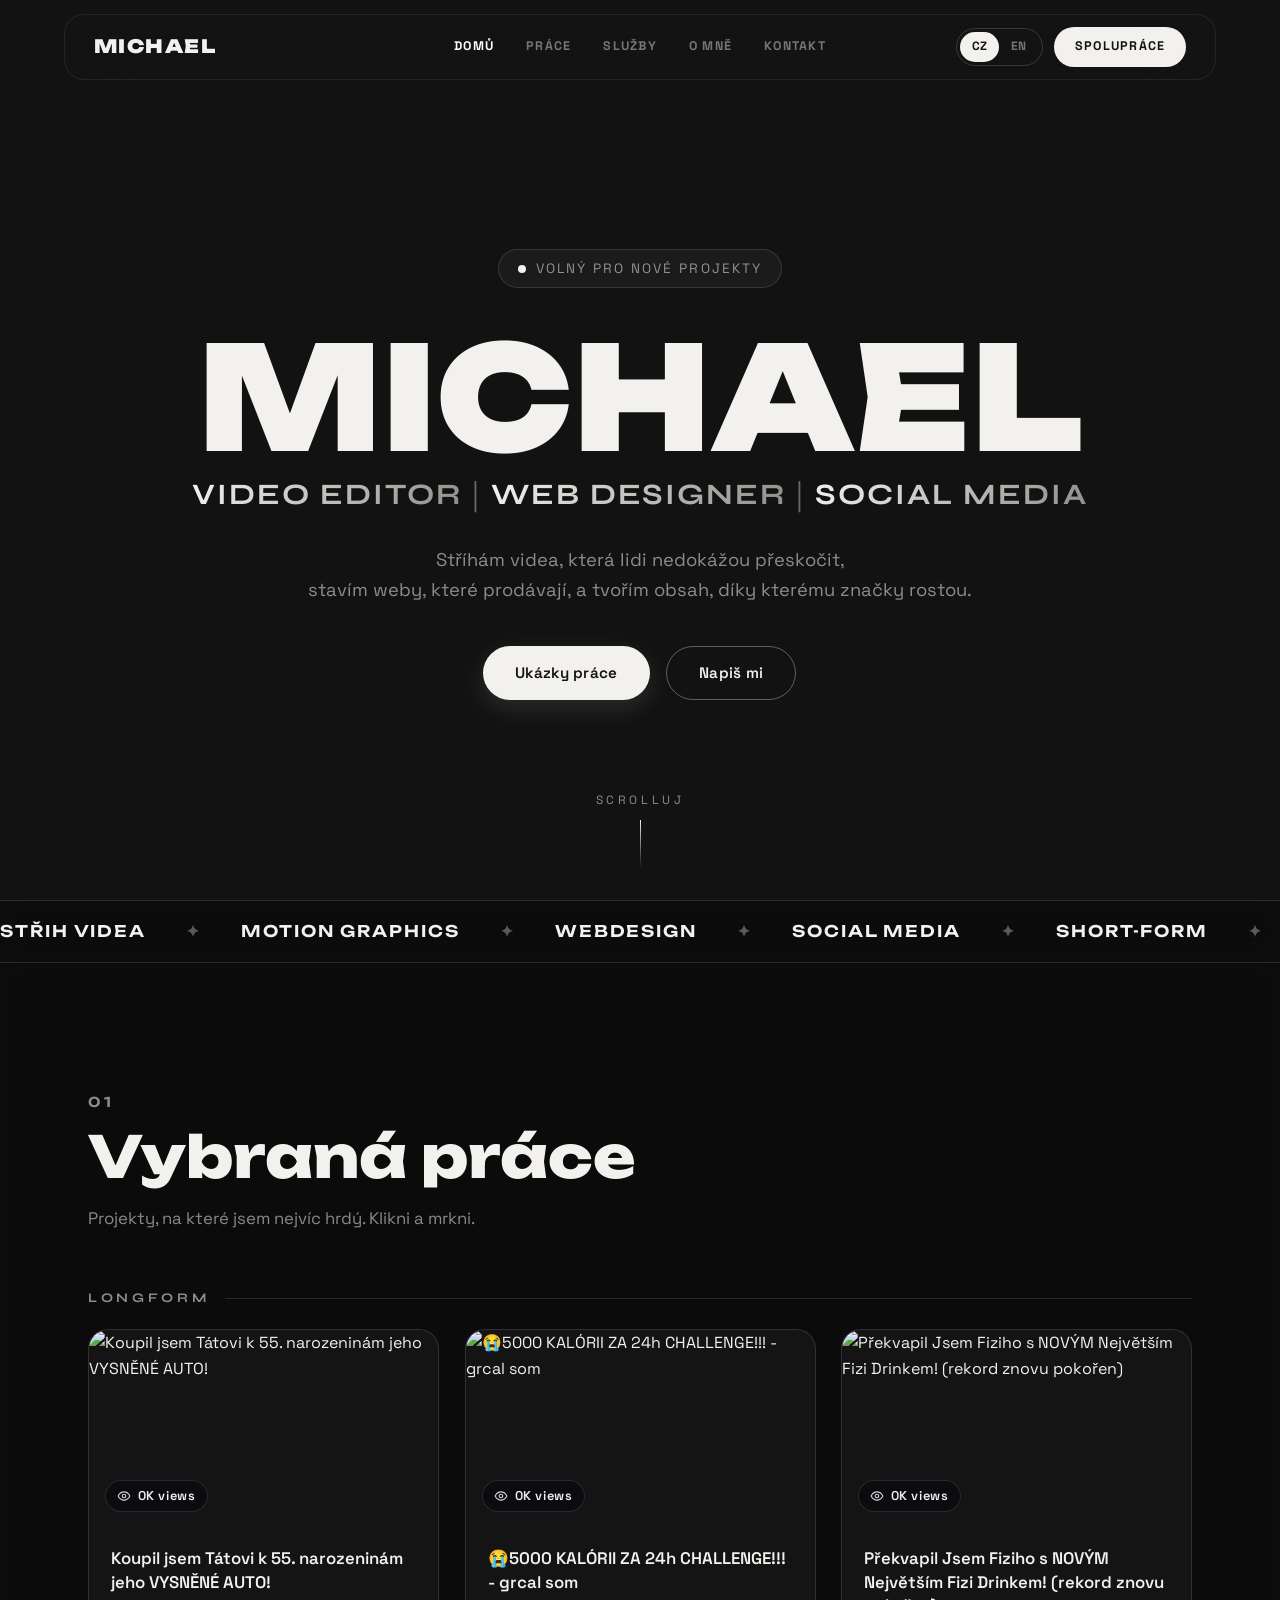
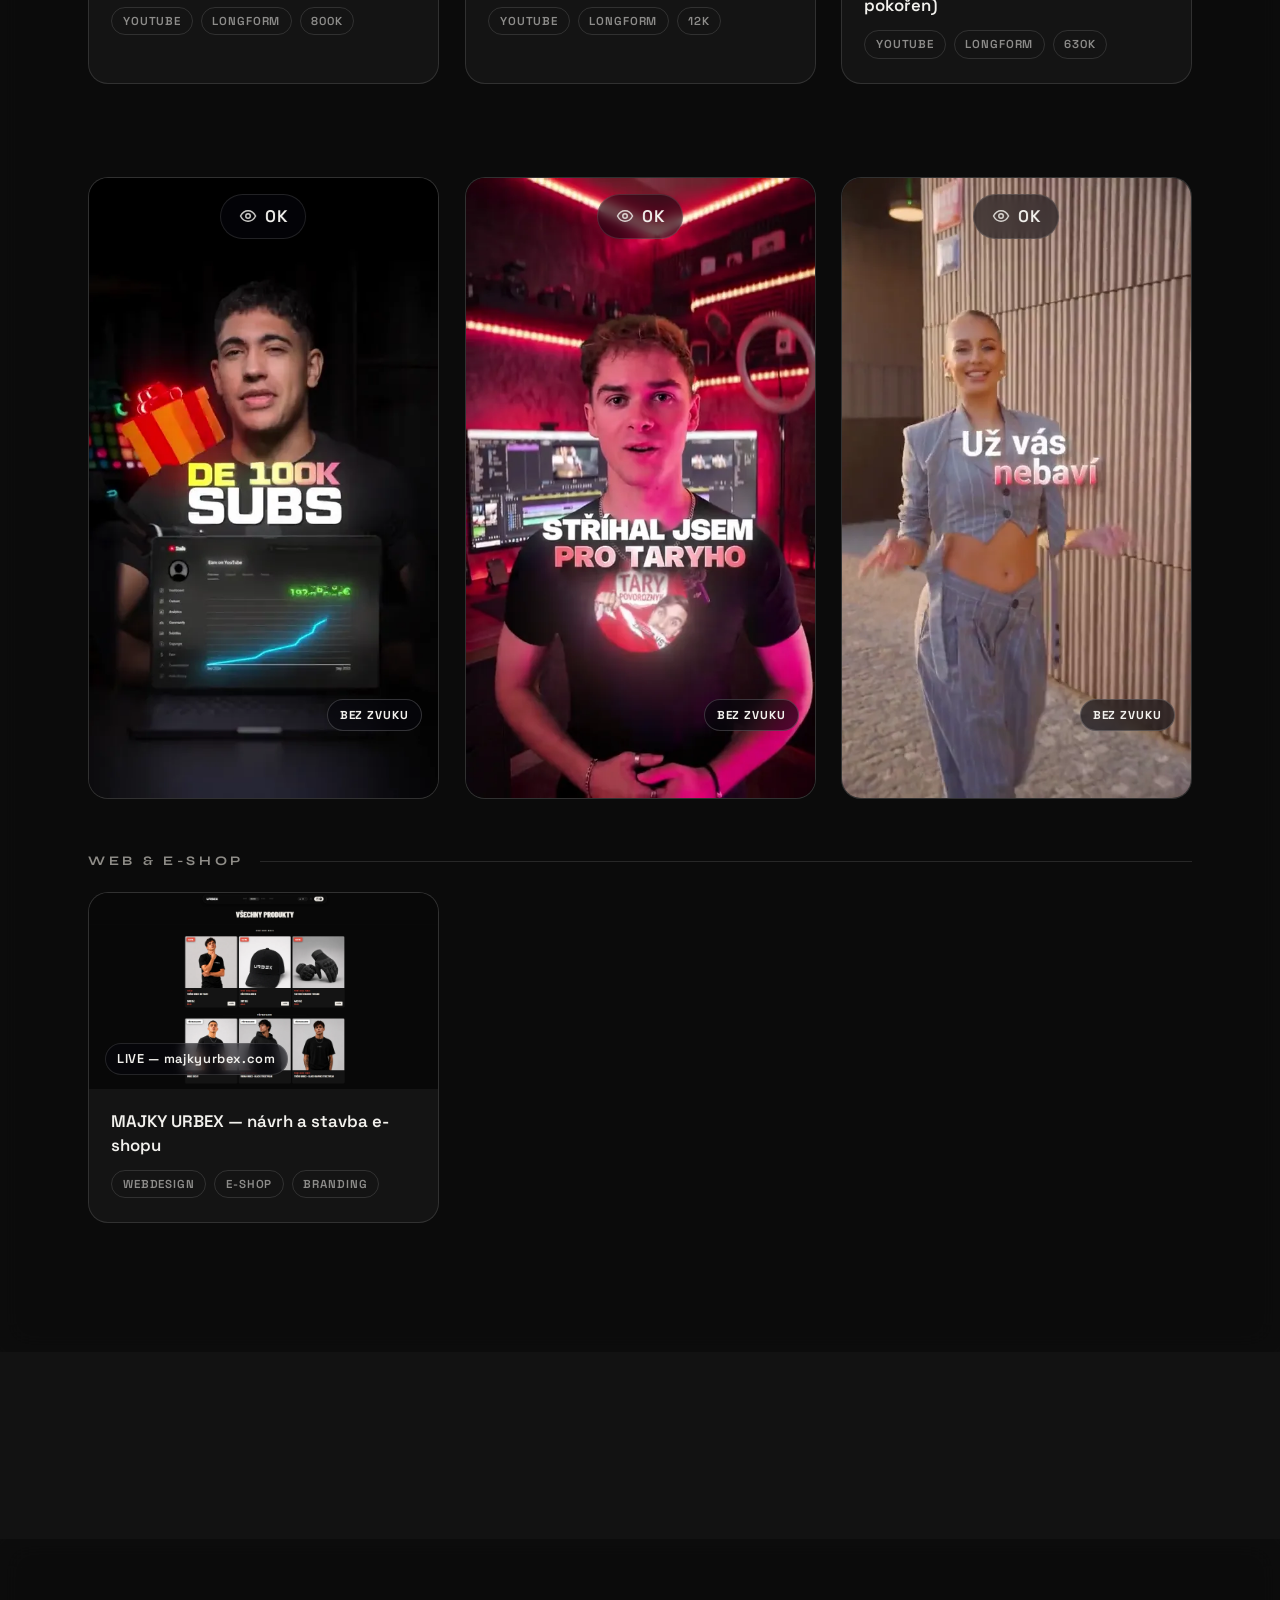
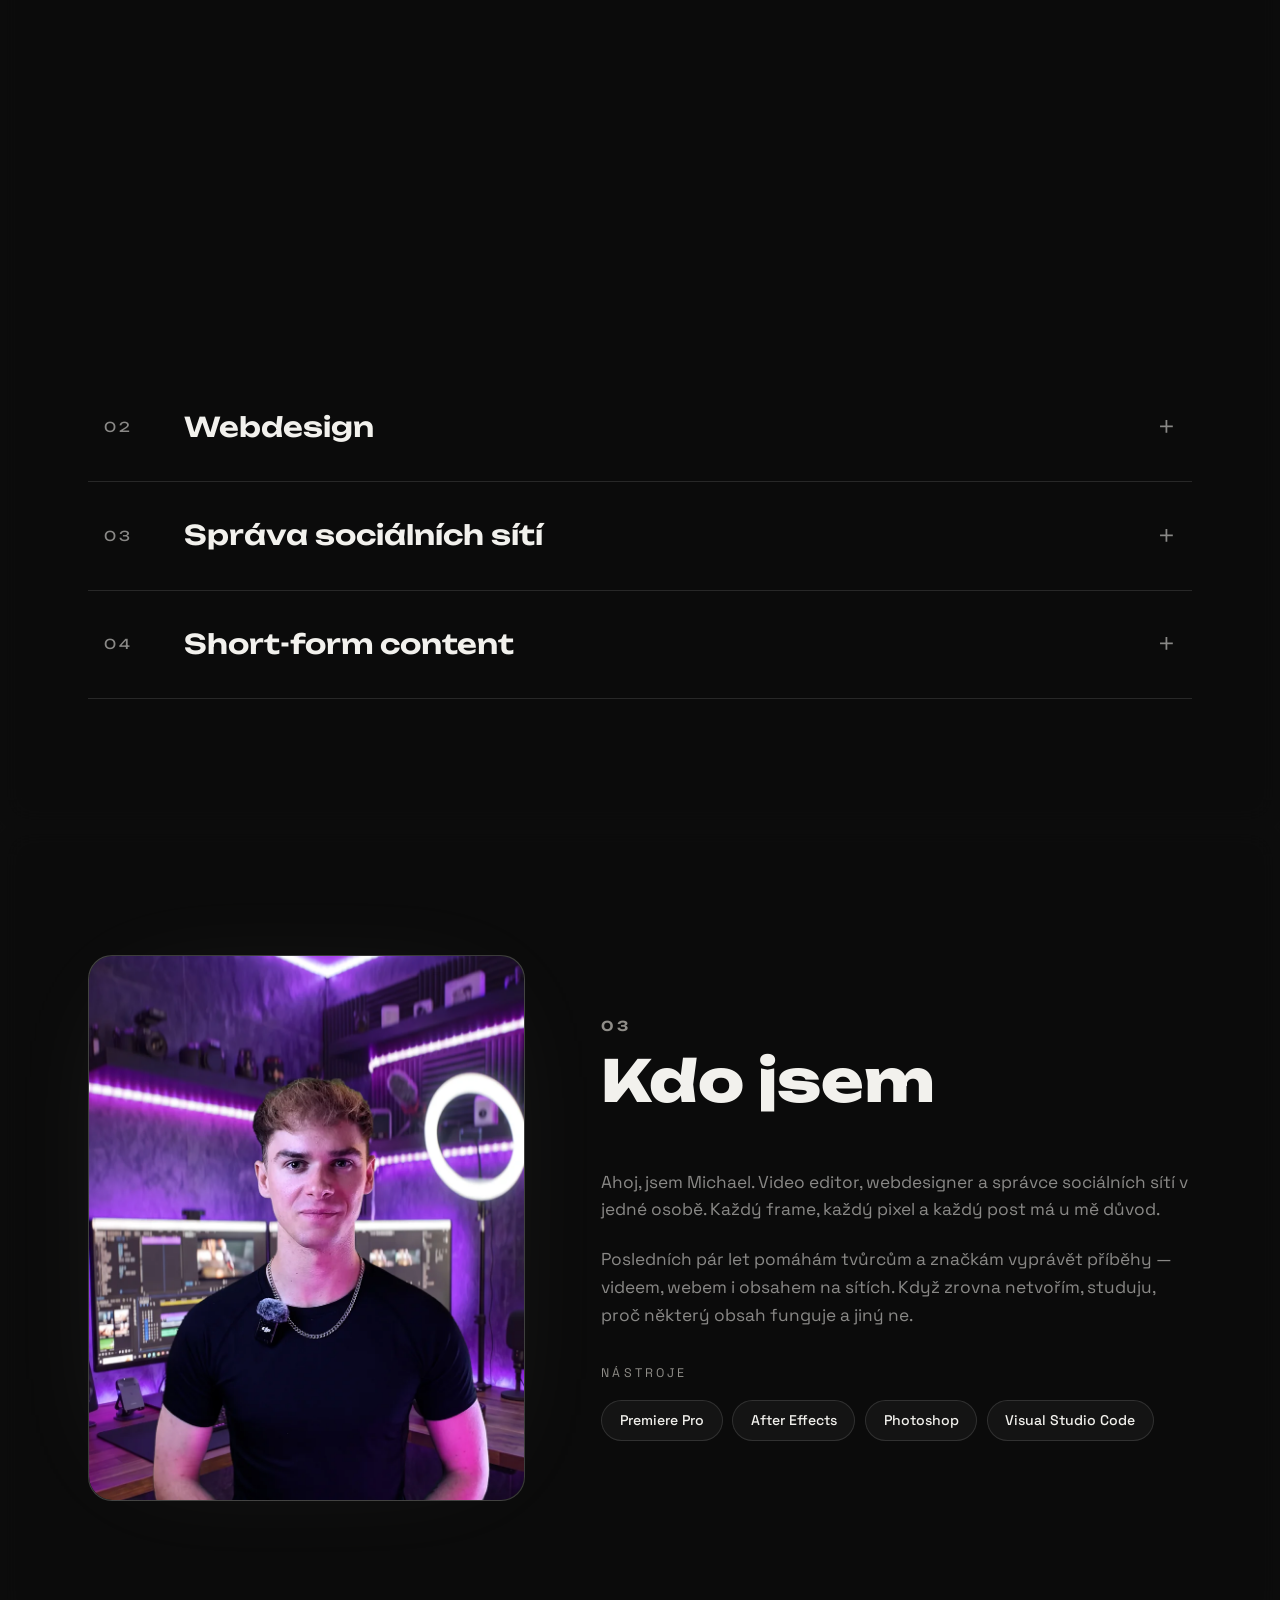
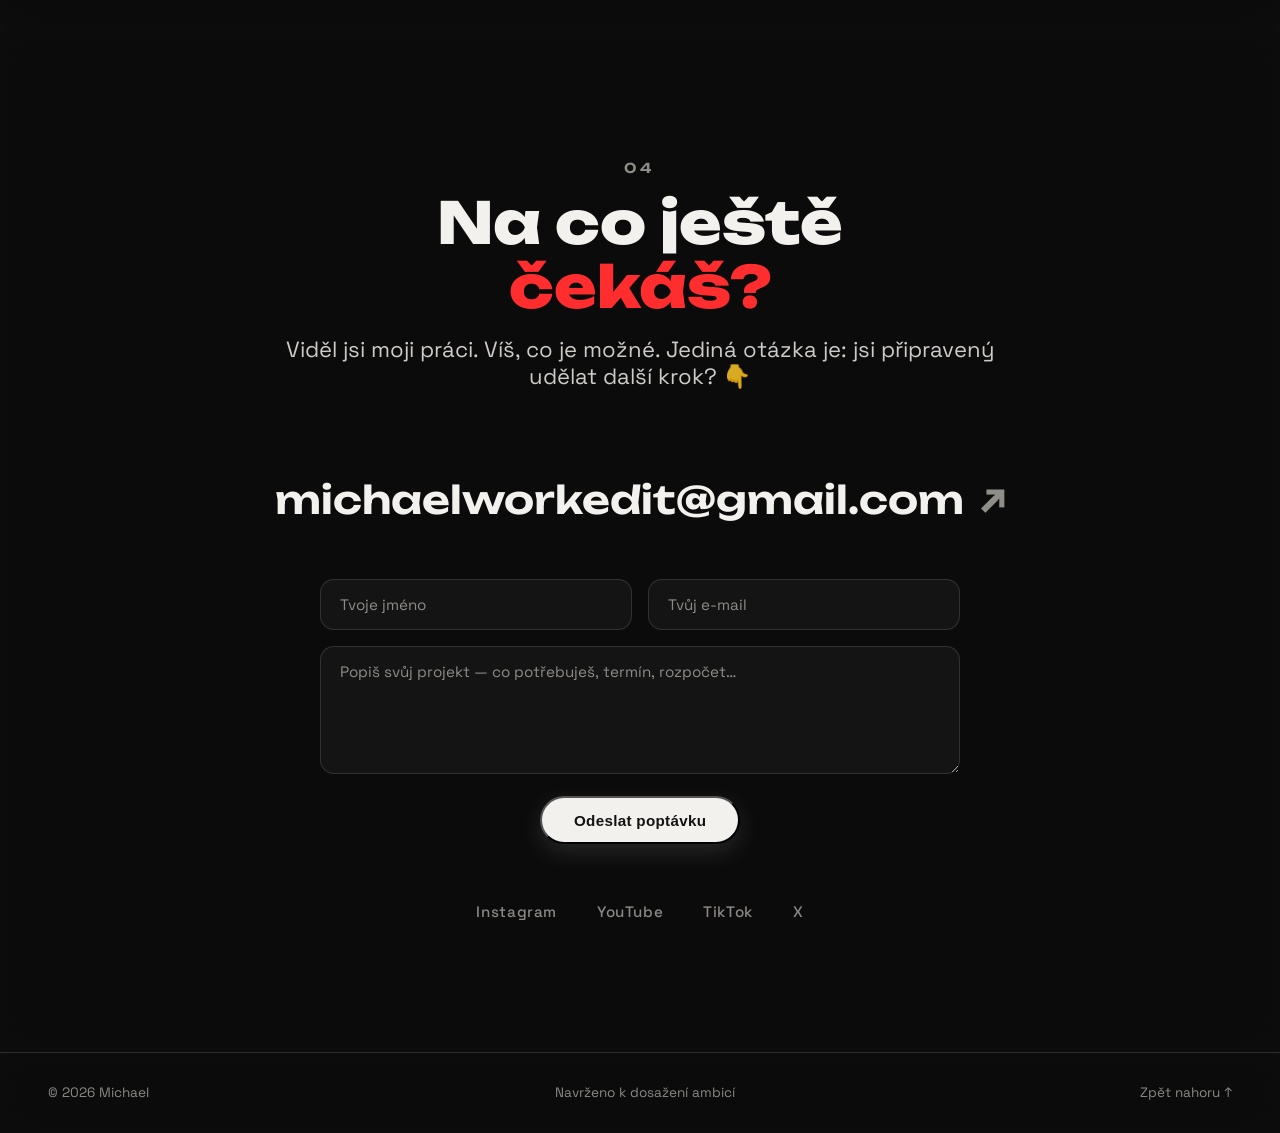
==== index.html @ 06fbfd9c "Add smooth scroll and slow marquee" ====
<!DOCTYPE html>
<html lang="cs">
<head>
  <meta charset="UTF-8">
  <meta name="viewport" content="width=device-width, initial-scale=1.0">
  <title>MICHAEL — Video editor, webdesigner & social media</title>
  <meta name="description" content="Michael — video editor, webdesigner a správce sociálních sítí. Videa, weby a obsah, který lidi fakt zajímá.">
  <link rel="preconnect" href="https://fonts.googleapis.com">
  <link rel="preconnect" href="https://fonts.gstatic.com" crossorigin>
  <link href="https://fonts.googleapis.com/css2?family=Unbounded:wght@400;600;800;900&family=Space+Grotesk:wght@300;400;500;600;700&family=Syne:wght@600;700;800&display=swap" rel="stylesheet">
  <link rel="stylesheet" href="style.css">
  <link rel="icon" href="data:image/svg+xml,<svg xmlns='http://www.w3.org/2000/svg' viewBox='0 0 100 100'><text y='.9em' font-size='90'>⚡</text></svg>">
</head>
<body>

  <!-- ===== PRELOADER ===== -->
  <div class="preloader" id="preloader">
    <div class="preloader-inner">
      <img src="assets/logo-white.png" alt="Michael" class="preloader-logo-img">
      <span class="preloader-count" id="preloaderCount">0%</span>
    </div>
  </div>

  <!-- ===== CUSTOM CURSOR ===== -->
  <div class="cursor-dot" id="cursorDot"></div>
  <div class="cursor-ring" id="cursorRing"></div>

  <!-- ===== BACKGROUND FX ===== -->
  <div class="bg-fx" aria-hidden="true">
    <video class="bg-video" autoplay muted loop playsinline preload="auto">
      <source src="assets/bg-video.mp4" type="video/mp4">
    </video>
    <div class="bg-video-overlay"></div>
  </div>

  <!-- ===== NAV ===== -->
  <header class="nav" id="nav">
    <a href="#top" class="nav-logo">MICHAEL</a>
    <nav class="nav-links" id="navLinks">
      <a href="#top" class="active" data-section="top" data-cs="Domů" data-en="Home">Domů</a>
      <a href="#work" data-section="work" data-cs="Práce" data-en="Work">Práce</a>
      <a href="#services" data-section="services" data-cs="Služby" data-en="Services">Služby</a>
      <a href="#about" data-section="about" data-cs="O mně" data-en="About">O mně</a>
      <a href="#contact" data-section="contact" data-cs="Kontakt" data-en="Contact">Kontakt</a>
    </nav>
    <div class="nav-right">
      <div class="lang-switch" id="langSwitch" role="group" aria-label="Language">
        <button data-lang="cs" class="active">CZ</button>
        <button data-lang="en">EN</button>
      </div>
      <a href="#contact" class="nav-cta magnetic" data-cs="Spolupráce" data-en="Let's talk">Spolupráce</a>
      <button class="nav-burger" id="navBurger" aria-label="Menu">
        <span></span><span></span>
      </button>
    </div>
  </header>

  <!-- ===== MOBILE MENU ===== -->
  <div class="mobile-menu" id="mobileMenu">
    <a href="#work" data-cs="Práce" data-en="Work">Práce</a>
    <a href="#services" data-cs="Služby" data-en="Services">Služby</a>
    <a href="#about" data-cs="O mně" data-en="About">O mně</a>
    <a href="#contact" data-cs="Kontakt" data-en="Contact">Kontakt</a>
  </div>

  <main id="top">

    <!-- ===== HERO ===== -->
    <section class="hero">
      <p class="hero-eyebrow reveal">
        <span class="pulse-dot"></span>
        <span data-cs="Volný pro nové projekty" data-en="Available for new projects">Volný pro nové projekty</span>
      </p>
      <h1 class="hero-title">
        <span class="hero-line"><span class="hero-word">MICHAEL</span></span>
        <span class="hero-line hero-sub-line">
          <span class="hero-role" data-cs="VIDEO EDITOR" data-en="VIDEO EDITOR">VIDEO EDITOR</span>
          <span class="hero-amp">|</span>
          <span class="hero-role" data-cs="WEB DESIGNER" data-en="WEB DESIGNER">WEB DESIGNER</span>
          <span class="hero-amp">|</span>
          <span class="hero-role gradient-text" data-cs="SOCIAL MEDIA" data-en="SOCIAL MEDIA">SOCIAL MEDIA</span>
        </span>
      </h1>
      <p class="hero-desc reveal" data-cs-html="Stříhám videa, která lidi nedokážou přeskočit,&lt;br&gt;stavím weby, které prodávají, a tvořím obsah, díky kterému značky rostou."
         data-en-html="I cut videos people can't skip, build websites that sell,&lt;br&gt;and create content that makes brands grow.">
        Stříhám videa, která lidi nedokážou přeskočit,<br>stavím weby, které prodávají, a tvořím obsah, díky kterému značky rostou.
      </p>
      <div class="hero-cta reveal">
        <a href="#work" class="btn btn-primary magnetic" data-cs="Ukázky práce" data-en="See my work">Ukázky práce</a>
        <a href="#contact" class="btn btn-ghost magnetic" data-cs="Napiš mi" data-en="Get in touch">Napiš mi</a>
      </div>
      <div class="hero-scroll" aria-hidden="true">
        <span data-cs="scrolluj" data-en="scroll">scrolluj</span>
        <div class="scroll-line"></div>
      </div>
    </section>

    <!-- ===== MARQUEE ===== -->
    <div class="marquee" aria-hidden="true">
      <div class="marquee-track">
        <span>STŘIH VIDEA</span><i>✦</i><span>MOTION GRAPHICS</span><i>✦</i><span>WEBDESIGN</span><i>✦</i><span>SOCIAL MEDIA</span><i>✦</i><span>SHORT-FORM</span><i>✦</i><span>COLOR GRADING</span><i>✦</i>
        <span>STŘIH VIDEA</span><i>✦</i><span>MOTION GRAPHICS</span><i>✦</i><span>WEBDESIGN</span><i>✦</i><span>SOCIAL MEDIA</span><i>✦</i><span>SHORT-FORM</span><i>✦</i><span>COLOR GRADING</span><i>✦</i>
      </div>
    </div>

    <!-- ===== WORK ===== -->
    <section class="section" id="work">
      <div class="section-head reveal">
        <span class="section-num">01</span>
        <h2 data-cs="Vybraná práce" data-en="Selected work">Vybraná práce</h2>
        <p data-cs="Projekty, na které jsem nejvíc hrdý. Klikni a mrkni." data-en="Projects I'm most proud of. Click and watch.">Projekty, na které jsem nejvíc hrdý. Klikni a mrkni.</p>
      </div>
      <div class="work-group">
        <h3 class="work-group-label reveal" data-cs="Longform" data-en="Longform">Longform</h3>
        <div class="work-grid">
          <a class="work-card reveal tilt" href="https://www.youtube.com/watch?v=gSnJmQELvC0&t=630s" target="_blank" rel="noopener">
            <div class="work-thumb">
              <img class="thumb-img" src="https://img.youtube.com/vi/gSnJmQELvC0/maxresdefault.jpg" alt="Koupil jsem Tátovi k 55. narozeninám jeho VYSNĚNÉ AUTO!" loading="lazy" onerror="this.onerror=null;this.src='https://img.youtube.com/vi/gSnJmQELvC0/hqdefault.jpg';">
              <span class="play-badge">▶</span>
              <span class="work-views"><svg class="eye-icon" viewBox="0 0 24 24" fill="none" stroke="currentColor" stroke-width="2" stroke-linecap="round" stroke-linejoin="round" aria-hidden="true"><path d="M2 12s3.5-7 10-7 10 7 10 7-3.5 7-10 7-10-7-10-7Z"/><circle cx="12" cy="12" r="3"/></svg><span class="views-num" data-count="800" data-suffix="K views">800K views</span></span>
            </div>
            <div class="work-info">
              <h3 data-cs="Koupil jsem Tátovi k 55. narozeninám jeho VYSNĚNÉ AUTO!" data-en="Koupil jsem Tátovi k 55. narozeninám jeho VYSNĚNÉ AUTO!">Koupil jsem Tátovi k 55. narozeninám jeho VYSNĚNÉ AUTO!</h3>
              <div class="work-tags"><span>YouTube</span><span>Longform</span><span>800K</span></div>
            </div>
          </a>
          <a class="work-card reveal tilt" href="https://www.youtube.com/watch?v=py_iZtClQfI" target="_blank" rel="noopener">
            <div class="work-thumb">
              <img class="thumb-img" src="https://img.youtube.com/vi/py_iZtClQfI/maxresdefault.jpg" alt="😭5000 KALÓRII ZA 24h CHALLENGE!!! - grcal som" loading="lazy" onerror="this.onerror=null;this.src='https://img.youtube.com/vi/py_iZtClQfI/hqdefault.jpg';">
              <span class="play-badge">▶</span>
              <span class="work-views"><svg class="eye-icon" viewBox="0 0 24 24" fill="none" stroke="currentColor" stroke-width="2" stroke-linecap="round" stroke-linejoin="round" aria-hidden="true"><path d="M2 12s3.5-7 10-7 10 7 10 7-3.5 7-10 7-10-7-10-7Z"/><circle cx="12" cy="12" r="3"/></svg><span class="views-num" data-count="12" data-suffix="K views">12K views</span></span>
            </div>
            <div class="work-info">
              <h3 data-cs="😭5000 KALÓRII ZA 24h CHALLENGE!!! - grcal som" data-en="😭5000 KALÓRII ZA 24h CHALLENGE!!! - grcal som">😭5000 KALÓRII ZA 24h CHALLENGE!!! - grcal som</h3>
              <div class="work-tags"><span>YouTube</span><span>Longform</span><span>12K</span></div>
            </div>
          </a>
          <a class="work-card reveal tilt" href="https://www.youtube.com/watch?v=UC6qYHtJ7rQ" target="_blank" rel="noopener">
            <div class="work-thumb">
              <img class="thumb-img" src="https://img.youtube.com/vi/UC6qYHtJ7rQ/maxresdefault.jpg" alt="Překvapil Jsem Fiziho s NOVÝM Největším Fizi Drinkem! (rekord znovu pokořen)" loading="lazy" onerror="this.onerror=null;this.src='https://img.youtube.com/vi/UC6qYHtJ7rQ/hqdefault.jpg';">
              <span class="play-badge">▶</span>
              <span class="work-views"><svg class="eye-icon" viewBox="0 0 24 24" fill="none" stroke="currentColor" stroke-width="2" stroke-linecap="round" stroke-linejoin="round" aria-hidden="true"><path d="M2 12s3.5-7 10-7 10 7 10 7-3.5 7-10 7-10-7-10-7Z"/><circle cx="12" cy="12" r="3"/></svg><span class="views-num" data-count="630" data-suffix="K views">630K views</span></span>
            </div>
            <div class="work-info">
              <h3 data-cs="Překvapil Jsem Fiziho s NOVÝM Největším Fizi Drinkem! (rekord znovu pokořen)" data-en="Překvapil Jsem Fiziho s NOVÝM Největším Fizi Drinkem! (rekord znovu pokořen)">Překvapil Jsem Fiziho s NOVÝM Největším Fizi Drinkem! (rekord znovu pokořen)</h3>
              <div class="work-tags"><span>YouTube</span><span>Longform</span><span>630K</span></div>
            </div>
          </a>
        </div>
      </div>

      <div class="work-group">
        <h3 class="work-group-label reveal" data-cs="Reels & short-form" data-en="Reels & short-form">Reels & short-form</h3>
        <div class="work-grid reels-grid">
          <article class="work-card reveal tilt">
            <div class="work-thumb">
              <video class="thumb-video" src="assets/reel01-web.mp4" poster="assets/reel01-poster.webp" muted loop playsinline preload="metadata"></video>
              <span class="play-badge">▶</span>
              <span class="work-views"><svg class="eye-icon" viewBox="0 0 24 24" fill="none" stroke="currentColor" stroke-width="2" stroke-linecap="round" stroke-linejoin="round" aria-hidden="true"><path d="M2 12s3.5-7 10-7 10 7 10 7-3.5 7-10 7-10-7-10-7Z"/><circle cx="12" cy="12" r="3"/></svg><span class="views-num" data-count="180" data-suffix="K">180K</span></span>
            </div>
          </article>
          <article class="work-card reveal tilt">
            <div class="work-thumb">
              <video class="thumb-video" src="assets/reel02-web.mp4" poster="assets/reel02-poster.webp" muted loop playsinline preload="metadata"></video>
              <span class="play-badge">▶</span>
              <span class="work-views"><svg class="eye-icon" viewBox="0 0 24 24" fill="none" stroke="currentColor" stroke-width="2" stroke-linecap="round" stroke-linejoin="round" aria-hidden="true"><path d="M2 12s3.5-7 10-7 10 7 10 7-3.5 7-10 7-10-7-10-7Z"/><circle cx="12" cy="12" r="3"/></svg><span class="views-num" data-count="250" data-suffix="K">250K</span></span>
            </div>
          </article>
          <article class="work-card reveal tilt">
            <div class="work-thumb">
              <video class="thumb-video" src="assets/reel03-web.mp4" poster="assets/reel03-poster.webp" muted loop playsinline preload="metadata"></video>
              <span class="play-badge">▶</span>
              <span class="work-views"><svg class="eye-icon" viewBox="0 0 24 24" fill="none" stroke="currentColor" stroke-width="2" stroke-linecap="round" stroke-linejoin="round" aria-hidden="true"><path d="M2 12s3.5-7 10-7 10 7 10 7-3.5 7-10 7-10-7-10-7Z"/><circle cx="12" cy="12" r="3"/></svg><span class="views-num" data-count="65" data-suffix="K">65K</span></span>
            </div>
          </article>
        </div>
      </div>

      <div class="work-group">
        <h3 class="work-group-label reveal" data-cs="Web & e-shop" data-en="Web & e-shop">Web & e-shop</h3>
        <div class="work-grid">
          <a class="work-card reveal tilt" href="https://majkyurbex.com/cs-cz/collections" target="_blank" rel="noopener">
            <div class="work-thumb">
              <img class="thumb-img" src="assets/eshop.webp" alt="MAJKY URBEX e-shop" loading="lazy">
              <span class="play-badge">↗</span>
              <span class="work-views">LIVE — majkyurbex.com</span>
            </div>
            <div class="work-info">
              <h3 data-cs="MAJKY URBEX — návrh a stavba e-shopu" data-en="MAJKY URBEX — e-shop design & build">MAJKY URBEX — návrh a stavba e-shopu</h3>
              <div class="work-tags"><span>Webdesign</span><span>E-shop</span><span>Branding</span></div>
            </div>
          </a>
        </div>
      </div>
    </section>

    <!-- ===== STATS ===== -->
    <section class="stats reveal">
      <div class="stat">
        <span class="stat-num" data-count="120">0</span><span class="stat-plus">+</span>
        <span class="stat-label" data-cs="dokončených projektů" data-en="projects delivered">dokončených projektů</span>
      </div>
      <div class="stat">
        <span class="stat-num" data-count="10">0</span><span class="stat-plus">M+</span>
        <span class="stat-label" data-cs="zhlédnutí celkem" data-en="total views">zhlédnutí celkem</span>
      </div>
      <div class="stat">
        <span class="stat-num" data-count="10">0</span><span class="stat-plus">+</span>
        <span class="stat-label" data-cs="let zkušeností" data-en="years of experience">let zkušeností</span>
      </div>
      <div class="stat">
        <span class="stat-num" data-count="30">0</span><span class="stat-plus">+</span>
        <span class="stat-label" data-cs="spokojených klientů" data-en="happy clients">spokojených klientů</span>
      </div>
    </section>

    <!-- ===== SERVICES ===== -->
    <section class="section" id="services">
      <div class="section-head reveal">
        <span class="section-num">02</span>
        <h2 data-cs="Co pro tebe udělám" data-en="What I do">Co pro tebe udělám</h2>
        <p data-cs="Video, web i sociální sítě. Všechno pod jednou střechou." data-en="Video, web and social media. All under one roof.">Video, web i sociální sítě. Všechno pod jednou střechou.</p>
      </div>
      <div class="services-list">
        <div class="service reveal">
          <button class="service-head" type="button" aria-expanded="false">
            <span class="service-num">01</span>
            <h3 data-cs="Střih videa & motion" data-en="Video editing & motion">Střih videa & motion</h3>
            <span class="service-toggle" aria-hidden="true">+</span>
          </button>
          <div class="service-body">
            <p data-cs="YouTube videa, dokumenty, reklamy. Tempo, motion graphics a barvy, které udrží pozornost do poslední vteřiny."
               data-en="YouTube videos, documentaries, ads. Pacing, motion graphics and color that hold attention to the last second.">YouTube videa, dokumenty, reklamy. Tempo, motion graphics a barvy, které udrží pozornost do poslední vteřiny.</p>
          </div>
        </div>
        <div class="service reveal">
          <button class="service-head" type="button" aria-expanded="false">
            <span class="service-num">02</span>
            <h3 data-cs="Webdesign" data-en="Web design">Webdesign</h3>
            <span class="service-toggle" aria-hidden="true">+</span>
          </button>
          <div class="service-body">
            <p data-cs="Moderní weby, portfolia a e-shopy, které vypadají skvěle a hlavně prodávají. Od návrhu po spuštění."
               data-en="Modern websites, portfolios and e-shops that look great and actually sell. From design to launch.">Moderní weby, portfolia a e-shopy, které vypadají skvěle a hlavně prodávají. Od návrhu po spuštění.</p>
          </div>
        </div>
        <div class="service reveal">
          <button class="service-head" type="button" aria-expanded="false">
            <span class="service-num">03</span>
            <h3 data-cs="Správa sociálních sítí" data-en="Social media management">Správa sociálních sítí</h3>
            <span class="service-toggle" aria-hidden="true">+</span>
          </button>
          <div class="service-body">
            <p data-cs="Strategie, obsah a plánování pro Instagram, TikTok i YouTube. Růst, který jde vidět v číslech."
               data-en="Strategy, content and scheduling for Instagram, TikTok and YouTube. Growth you can see in the numbers.">Strategie, obsah a plánování pro Instagram, TikTok i YouTube. Růst, který jde vidět v číslech.</p>
          </div>
        </div>
        <div class="service reveal">
          <button class="service-head" type="button" aria-expanded="false">
            <span class="service-num">04</span>
            <h3 data-cs="Short-form content" data-en="Short-form content">Short-form content</h3>
            <span class="service-toggle" aria-hidden="true">+</span>
          </button>
          <div class="service-body">
            <p data-cs="Reels, TikToky, Shorts. Hooky, které zastaví scroll, a střih optimalizovaný na retenci."
               data-en="Reels, TikToks, Shorts. Hooks that stop the scroll and edits optimized for retention.">Reels, TikToky, Shorts. Hooky, které zastaví scroll, a střih optimalizovaný na retenci.</p>
          </div>
        </div>
      </div>
    </section>

    <!-- ===== ABOUT ===== -->
    <section class="section about" id="about">
      <div class="about-visual reveal">
        <div class="about-photo">
          <img class="about-photo-img" src="assets/me.webp" alt="Michael" loading="lazy" onerror="this.remove()">
          <span data-cs="TVOJE FOTKA" data-en="YOUR PHOTO">TVOJE FOTKA</span>
        </div>
        <div class="about-photo-glow"></div>
      </div>
      <div class="about-text">
        <div class="section-head reveal">
          <span class="section-num">03</span>
          <h2 data-cs="Kdo jsem" data-en="Who I am">Kdo jsem</h2>
        </div>
        <p class="reveal" data-cs="Ahoj, jsem Michael. Video editor, webdesigner a správce sociálních sítí v jedné osobě. Každý frame, každý pixel a každý post má u mě důvod."
           data-en="Hey, I'm Michael. Video editor, web designer and social media manager in one. Every frame, every pixel and every post has a reason.">
          Ahoj, jsem Michael. Video editor, webdesigner a správce sociálních sítí v jedné osobě. Každý frame, každý pixel a každý post má u mě důvod.
        </p>
        <p class="reveal" data-cs="Posledních pár let pomáhám tvůrcům a značkám vyprávět příběhy — videem, webem i obsahem na sítích. Když zrovna netvořím, studuju, proč některý obsah funguje a jiný ne."
           data-en="For the past few years I've been helping creators and brands tell stories — through video, web and social content. When I'm not creating, I'm studying why some content works and some doesn't.">
          Posledních pár let pomáhám tvůrcům a značkám vyprávět příběhy — videem, webem i obsahem na sítích. Když zrovna netvořím, studuju, proč některý obsah funguje a jiný ne.
        </p>
        <div class="tools reveal">
          <span class="tools-label" data-cs="Nástroje" data-en="Toolkit">Nástroje</span>
          <div class="tools-row">
            <span>Premiere Pro</span><span>After Effects</span><span>Photoshop</span><span>Visual Studio Code</span>
          </div>
        </div>
      </div>
    </section>

    <!-- ===== CONTACT ===== -->
    <section class="section contact" id="contact">
      <div class="section-head reveal contact-head">
        <span class="section-num">04</span>
        <h2 class="cta-title" data-cs-html="Na co ještě&lt;br&gt;&lt;span class=&quot;accent-red&quot;&gt;čekáš?&lt;/span&gt;" data-en-html="What are you&lt;br&gt;&lt;span class=&quot;accent-red&quot;&gt;waiting for?&lt;/span&gt;">Na co ještě<br><span class="accent-red">čekáš?</span></h2>
        <p data-cs="Viděl jsi moji práci. Víš, co je možné. Jediná otázka je: jsi připravený udělat další krok? 👇" data-en="You've seen the work. You know what's possible. The only question is: are you ready to take action? 👇">Viděl jsi moji práci. Víš, co je možné. Jediná otázka je: jsi připravený udělat další krok? 👇</p>
      </div>
      <a href="mailto:michaelworkedit@gmail.com" class="contact-mail reveal magnetic">
        <span class="contact-mail-text">michaelworkedit@gmail.com</span>
        <span class="contact-mail-arrow">↗</span>
      </a>
      <form class="contact-form reveal" action="https://formsubmit.co/michaelworkedit@gmail.com" method="POST">
        <input type="hidden" name="_captcha" value="false">
        <input type="hidden" name="_subject" value="Nová poptávka z portfolia">
        <input type="text" name="_honey" style="display:none" tabindex="-1" autocomplete="off">
        <div class="form-row">
          <input type="text" name="name" required
                 placeholder="Tvoje jméno" data-cs-ph="Tvoje jméno" data-en-ph="Your name">
          <input type="email" name="email" required
                 placeholder="Tvůj e-mail" data-cs-ph="Tvůj e-mail" data-en-ph="Your e-mail">
        </div>
        <textarea name="message" rows="5" required
                  placeholder="Popiš svůj projekt — co potřebuješ, termín, rozpočet…"
                  data-cs-ph="Popiš svůj projekt — co potřebuješ, termín, rozpočet…"
                  data-en-ph="Describe your project — what you need, deadline, budget…"></textarea>
        <button type="submit" class="btn btn-primary magnetic" data-cs="Odeslat poptávku" data-en="Send inquiry">Odeslat poptávku</button>
      </form>
      <div class="socials reveal">
        <a href="#" class="magnetic">Instagram</a>
        <a href="#" class="magnetic">YouTube</a>
        <a href="#" class="magnetic">TikTok</a>
        <a href="#" class="magnetic">X</a>
      </div>
    </section>

  </main>

  <footer class="footer">
    <span>© 2026 Michael</span>
    <span data-cs="Navrženo k dosažení ambicí" data-en="Designed to achieve ambitions">Navrženo k dosažení ambicí</span>
    <a href="#top" data-cs="Zpět nahoru ↑" data-en="Back to top ↑">Zpět nahoru ↑</a>
  </footer>

  <script src="script.js"></script>
</body>
</html>
---- style.css ----
/* ============================================================
   MICHAEL — Video Editor Portfolio
   Neon / motion — dark base, violet–cyan–magenta glow
   ============================================================ */

:root {
  --bg: #121212;
  --bg-soft: #1b1b1a;
  --ink: #f2f1ed;
  --ink-soft: #d8d6d1;
  --gray: #8f8d88;
  --text: #f2f1ed;
  --text-dim: rgba(242, 241, 237, 0.55);
  --card: rgba(255, 255, 255, 0.04);
  --border: rgba(255, 255, 255, 0.12);
  --font-display: 'Unbounded', sans-serif;
  --font-body: 'Space Grotesk', sans-serif;
  --ease: cubic-bezier(0.22, 1, 0.36, 1);
}

* { margin: 0; padding: 0; box-sizing: border-box; }

html {
  scroll-behavior: smooth;
  scrollbar-width: none;
  width: 100%;
  overflow-x: hidden;
}

body {
  background: var(--bg);
  color: var(--text);
  font-family: var(--font-body);
  overflow-x: hidden;
  line-height: 1.6;
  -ms-overflow-style: none;
  width: 100%;
  max-width: 100%;
}

html::-webkit-scrollbar,
body::-webkit-scrollbar {
  display: none;
}

::selection { background: var(--ink); color: var(--bg); }

a { color: inherit; text-decoration: none; }

.accent {
  background: linear-gradient(120deg, var(--ink), var(--gray));
  -webkit-background-clip: text;
  background-clip: text;
  color: transparent;
}

.gradient-text {
  background: linear-gradient(120deg, var(--ink) 0%, var(--gray) 50%, var(--ink) 100%);
  background-size: 200% 200%;
  -webkit-background-clip: text;
  background-clip: text;
  color: transparent;
  animation: gradientShift 6s ease infinite;
}

@keyframes gradientShift {
  0%, 100% { background-position: 0% 50%; }
  50% { background-position: 100% 50%; }
}

.outline-text {
  color: transparent;
  -webkit-text-stroke: 1.5px rgba(242, 241, 237, 0.75);
}

/* ===== PRELOADER ===== */
.preloader {
  position: fixed;
  inset: 0;
  background: var(--bg);
  z-index: 1000;
  display: flex;
  align-items: center;
  justify-content: center;
  transition: opacity 0.6s var(--ease), visibility 0.6s;
}
.preloader.done { opacity: 0; visibility: hidden; }
.preloader-inner { text-align: center; }
.preloader-logo-img {
  height: clamp(56px, 10vw, 88px);
  display: block;
  margin: 0 auto 1.2rem;
  animation: pulse 2s ease infinite;
}
.preloader-count {
  font-size: 0.9rem;
  letter-spacing: 0.3em;
  color: var(--text-dim);
}

/* ===== CURSOR ===== */
.cursor-dot, .cursor-ring {
  position: fixed;
  top: 0; left: 0;
  pointer-events: none;
  border-radius: 50%;
  z-index: 999;
  transform: translate(-50%, -50%);
}
.cursor-dot { display: none; }
.cursor-ring {
  width: 26px; height: 26px;
  background: #ffffff;
  mix-blend-mode: difference;
  transition: width 0.25s var(--ease), height 0.25s var(--ease);
}
.cursor-ring.hovering {
  width: 58px; height: 58px;
}
@media (hover: hover) and (min-width: 769px) {
  html,
  body,
  a,
  button,
  input,
  textarea,
  select,
  label,
  video,
  .work-card,
  [role="button"] {
    cursor: none !important;
  }
}
@media (hover: none), (max-width: 768px) {
  .cursor-dot, .cursor-ring { display: none; }
}

/* ===== BACKGROUND FX — fullscreen video ===== */
.bg-fx { position: fixed; inset: 0; z-index: -1; overflow: hidden; background: var(--bg); }
.bg-video {
  position: absolute;
  inset: 0;
  width: 100%;
  height: 100%;
  object-fit: cover;
}
.bg-video-overlay {
  position: absolute;
  inset: 0;
  background: linear-gradient(to bottom, rgba(18, 18, 18, 0.55), rgba(18, 18, 18, 0.78));
}

/* ===== NAV — floating rounded bar, pill items ===== */
.nav {
  position: fixed;
  top: 14px; left: 15%; right: 15%;
  z-index: 100;
  display: flex;
  align-items: center;
  justify-content: space-between;
  gap: 1rem;
  padding: 0.75rem clamp(1.1rem, 3vw, 1.8rem);
  background: rgba(20, 20, 20, 0.5);
  backdrop-filter: blur(32px) saturate(150%);
  -webkit-backdrop-filter: blur(32px) saturate(150%);
  border: 1px solid rgba(255, 255, 255, 0.08);
  border-radius: 20px;
  transition: background 0.4s;
  color: #f2f1ed;
}
.nav.scrolled { background: rgba(20, 20, 20, 0.75); }
.nav-logo {
  font-family: var(--font-display);
  font-weight: 900;
  font-size: 1.15rem;
  letter-spacing: 0.08em;
}
.nav-links {
  display: flex;
  gap: 0.3rem;
  position: absolute;
  left: 50%;
  transform: translateX(-50%);
}
.nav-links a {
  font-size: 0.78rem;
  font-weight: 700;
  letter-spacing: 0.1em;
  text-transform: uppercase;
  color: rgba(242, 241, 237, 0.45);
  padding: 0.55rem 0.85rem;
  transition: color 0.3s;
}
.nav-links a:hover { color: rgba(242, 241, 237, 0.8); }
.nav-links a.active {
  color: #ffffff;
}

.nav-right { display: flex; align-items: center; gap: 0.7rem; }

.lang-switch {
  display: flex;
  align-items: center;
  border: 1px solid rgba(255, 255, 255, 0.16);
  border-radius: 999px;
  padding: 0.22rem;
  font-size: 0.75rem;
  font-weight: 700;
  letter-spacing: 0.08em;
}
.lang-switch button {
  background: none;
  border: none;
  color: rgba(242, 241, 237, 0.45);
  font: inherit;
  cursor: pointer;
  padding: 0.32rem 0.75rem;
  border-radius: 999px;
  transition: color 0.3s, background 0.3s;
}
.lang-switch button.active {
  color: #121212;
  background: #f2f1ed;
}

.nav-cta {
  display: inline-flex;
  align-items: center;
  background: #f2f1ed;
  color: #121212;
  font-size: 0.78rem;
  font-weight: 700;
  letter-spacing: 0.1em;
  text-transform: uppercase;
  padding: 0.62rem 1.3rem;
  border-radius: 999px;
  transition: transform 0.3s var(--ease), box-shadow 0.3s;
  will-change: transform;
}
.nav-cta:hover { box-shadow: 0 6px 22px rgba(242, 241, 237, 0.25); }

.nav-burger {
  display: none;
  background: none;
  border: none;
  cursor: pointer;
  flex-direction: column;
  gap: 6px;
  padding: 6px;
}
.nav-burger span {
  display: block;
  width: 26px; height: 2px;
  background: #f2f1ed;
  transition: transform 0.35s var(--ease), opacity 0.3s;
}
.nav-burger.open span:first-child { transform: translateY(4px) rotate(45deg); }
.nav-burger.open span:last-child { transform: translateY(-4px) rotate(-45deg); }

.mobile-menu {
  position: fixed;
  inset: 0;
  z-index: 90;
  background: rgba(16, 16, 16, 0.96);
  backdrop-filter: blur(20px);
  color: #f2f1ed;
  display: flex;
  flex-direction: column;
  align-items: center;
  justify-content: center;
  gap: 2.2rem;
  opacity: 0;
  visibility: hidden;
  transition: opacity 0.4s, visibility 0.4s;
}
.mobile-menu.open { opacity: 1; visibility: visible; }
.mobile-menu a {
  font-family: var(--font-display);
  font-size: 1.6rem;
  font-weight: 600;
}

/* ===== BUTTONS ===== */
.btn {
  display: inline-flex;
  align-items: center;
  justify-content: center;
  padding: 0.85rem 2rem;
  border-radius: 999px;
  font-weight: 600;
  font-size: 0.95rem;
  letter-spacing: 0.02em;
  transition: transform 0.3s var(--ease), box-shadow 0.3s, background 0.3s, color 0.3s;
  will-change: transform;
}
.btn-small { padding: 0.55rem 1.3rem; font-size: 0.85rem; }
.btn-primary, .btn-small {
  background: var(--ink);
  color: #121212;
  box-shadow: 0 8px 24px rgba(242, 241, 237, 0.12);
}
.btn-primary:hover, .btn-small:hover {
  box-shadow: 0 12px 36px rgba(242, 241, 237, 0.22);
}
.btn-ghost {
  border: 1px solid rgba(242, 241, 237, 0.35);
  color: var(--text);
  background: transparent;
}
.btn-ghost:hover {
  border-color: var(--ink);
  background: rgba(255, 255, 255, 0.06);
}

/* ===== HERO ===== */
.hero {
  min-height: 100svh;
  display: flex;
  flex-direction: column;
  justify-content: center;
  align-items: center;
  text-align: center;
  padding: 7rem clamp(1.2rem, 4vw, 3rem) 4rem;
  position: relative;
}
.hero-eyebrow {
  display: inline-flex;
  align-items: center;
  gap: 0.6rem;
  font-size: 0.85rem;
  letter-spacing: 0.15em;
  text-transform: uppercase;
  color: var(--text-dim);
  border: 1px solid var(--border);
  border-radius: 999px;
  padding: 0.5rem 1.2rem;
  margin-bottom: 2.2rem;
  background: var(--card);
}
.pulse-dot {
  width: 8px; height: 8px;
  border-radius: 50%;
  background: var(--ink);
  animation: pulse 1.8s ease infinite;
}
@keyframes pulse {
  0%, 100% { transform: scale(1); opacity: 1; }
  50% { transform: scale(0.6); opacity: 0.5; }
}

.hero-title {
  font-family: var(--font-display);
  font-weight: 900;
  line-height: 1.02;
  display: flex;
  flex-direction: column;
  align-items: stretch;
  gap: 0.6rem;
  width: fit-content;
  max-width: 100%;
}
.hero-line {
  display: block;
  font-size: clamp(3.2rem, 12vw, 9rem);
  overflow: hidden;
}
.hero-word {
  display: inline-block;
  animation: riseUp 1s var(--ease) both;
  animation-delay: 0.15s;
}
.accent-red {
  color: #ff2d2d;
}
.hero-word.gradient-text { animation-delay: 0.28s; }
@keyframes riseUp {
  from { transform: translateY(110%); }
  to { transform: translateY(0); }
}
.hero-sub-line {
  font-family: 'Syne', sans-serif;
  font-size: clamp(0.95rem, 2.7vw, 1.85rem);
  font-weight: 700;
  letter-spacing: 0.065em;
  display: flex;
  align-items: center;
  justify-content: space-between;
  gap: clamp(0.22rem, 0.8vw, 0.72rem);
  flex-wrap: nowrap;
  width: 100%;
  overflow: visible;
  animation: fadeIn 1.2s ease 0.55s both;
}
.hero-role {
  white-space: nowrap;
  background: linear-gradient(120deg, var(--ink) 0%, var(--gray) 50%, var(--ink) 100%);
  background-size: 200% 200%;
  -webkit-background-clip: text;
  background-clip: text;
  color: transparent;
  animation: gradientShift 6s ease infinite;
}
.hero-amp {
  white-space: nowrap;
}
.hero-amp {
  font-family: var(--font-body);
  font-weight: 300;
  color: rgba(242, 241, 237, 0.4);
}
@keyframes fadeIn { from { opacity: 0; } to { opacity: 1; } }

.hero-desc {
  max-width: min(920px, 100%);
  margin-top: 2.2rem;
  color: var(--text-dim);
  font-size: clamp(1rem, 1.6vw, 1.15rem);
  text-wrap: balance;
}
.hero-desc br {
  display: block;
}
.hero-cta {
  display: flex;
  gap: 1rem;
  margin-top: 2.6rem;
  flex-wrap: nowrap;
  justify-content: center;
}
.hero-scroll {
  position: absolute;
  bottom: 2rem;
  display: flex;
  flex-direction: column;
  align-items: center;
  gap: 0.6rem;
  font-size: 0.75rem;
  letter-spacing: 0.3em;
  text-transform: uppercase;
  color: var(--text-dim);
}
.scroll-line {
  width: 1px; height: 48px;
  background: linear-gradient(to bottom, var(--ink), transparent);
  animation: scrollPulse 2s ease infinite;
  transform-origin: top;
}
@keyframes scrollPulse {
  0% { transform: scaleY(0); opacity: 1; }
  70% { transform: scaleY(1); opacity: 1; }
  100% { transform: scaleY(1); opacity: 0; }
}

/* ===== MARQUEE ===== */
.marquee {
  overflow: hidden;
  position: relative;
  width: 100%;
  max-width: 100%;
  margin-inline: 0;
  border-top: 1px solid var(--border);
  border-bottom: 1px solid var(--border);
  padding: 1.1rem 0;
  background: rgba(10, 10, 10, 0.42);
  backdrop-filter: blur(18px) brightness(0.72);
  -webkit-backdrop-filter: blur(18px) brightness(0.72);
}
.marquee-track {
  display: flex;
  align-items: center;
  gap: 2.5rem;
  min-width: max-content;
  width: max-content;
  animation: marquee 68s linear infinite;
  font-family: var(--font-display);
  font-size: 1rem;
  font-weight: 600;
  letter-spacing: 0.12em;
  white-space: nowrap;
}
.marquee-track i {
  font-style: normal;
  color: rgba(242, 241, 237, 0.35);
}
@keyframes marquee { to { transform: translateX(-50%); } }
.marquee:hover .marquee-track { animation-play-state: paused; }

/* ===== SECTIONS ===== */
.section {
  max-width: 1200px;
  margin: 0 auto;
  padding: clamp(5rem, 10vw, 8.5rem) clamp(1.2rem, 4vw, 3rem);
  position: relative;
  z-index: 1;
}
.section::before,
.stats::before,
.footer::before {
  content: '';
  position: absolute;
  top: 0;
  bottom: 0;
  left: 50%;
  width: 100vw;
  transform: translateX(-50%);
  z-index: -1;
  background: rgba(10, 10, 10, 0.38);
  backdrop-filter: blur(16px) brightness(0.78);
  -webkit-backdrop-filter: blur(16px) brightness(0.78);
  pointer-events: none;
}
.section-head { margin-bottom: 3.5rem; position: relative; }
.section-num {
  font-family: var(--font-display);
  font-size: 0.85rem;
  font-weight: 600;
  color: var(--gray);
  letter-spacing: 0.3em;
  display: block;
  margin-bottom: 0.8rem;
}
.section-head h2 {
  font-family: var(--font-display);
  font-size: clamp(2rem, 5.5vw, 3.6rem);
  font-weight: 800;
  line-height: 1.1;
}
.section-head p {
  margin-top: 1rem;
  color: var(--text-dim);
  max-width: 480px;
  font-size: 1.05rem;
}

/* ===== WORK GRID ===== */
.work-group + .work-group { margin-top: 3.2rem; }
.work-group-label {
  font-family: 'Syne', sans-serif;
  font-size: 0.82rem;
  font-weight: 700;
  letter-spacing: 0.28em;
  text-transform: uppercase;
  color: var(--gray);
  margin-bottom: 1.3rem;
  display: flex;
  align-items: center;
  gap: 1rem;
}
.work-group-label::after {
  content: '';
  flex: 1;
  height: 1px;
  background: var(--border);
}
.work-grid {
  display: grid;
  grid-template-columns: repeat(auto-fill, minmax(300px, 1fr));
  gap: 1.6rem;
}
.reels-grid { grid-template-columns: repeat(3, minmax(0, 1fr)); }
.reels-grid .work-thumb { aspect-ratio: 9 / 16; }
.reels-grid .work-views {
  bottom: auto;
  top: 1rem;
  left: 50%;
  transform: translateX(-50%);
  font-size: 1.05rem;
  padding: 0.5rem 1.1rem;
  gap: 0.5rem;
}
.reels-grid .eye-icon { width: 18px; height: 18px; }
@media (max-width: 640px) {
  .reels-grid { grid-template-columns: 1fr; }
  .reels-grid .work-card { max-width: 340px; margin: 0 auto; width: 100%; }
}
.work-card {
  border-radius: 20px;
  overflow: hidden;
  background: var(--card);
  border: 1px solid var(--border);
  cursor: pointer;
  transition: border-color 0.4s, box-shadow 0.4s;
  transform-style: preserve-3d;
  will-change: transform;
}
.work-card:hover { border-color: rgba(242,241,237,0.45); box-shadow: 0 18px 50px -12px rgba(0,0,0,0.7); }

.work-thumb {
  position: relative;
  aspect-ratio: 16 / 9;
  overflow: hidden;
}
.thumb-gradient {
  position: absolute; inset: 0;
  transition: transform 0.6s var(--ease);
}
.thumb-img,
.thumb-video {
  position: absolute; inset: 0;
  width: 100%; height: 100%;
  object-fit: cover;
  object-position: center;
  transition: transform 0.6s var(--ease);
}
.thumb-video { object-position: center; }
.work-card:hover .thumb-gradient,
.work-card:hover .thumb-img,
.work-card:hover .thumb-video { transform: scale(1.07); }
.work-card:hover .thumb-video ~ .play-badge,
.work-card.video-active .thumb-video ~ .play-badge { opacity: 0; }
.work-card.video-active .thumb-video { transform: none; }
.tg-1 { background: linear-gradient(135deg, #0d0d0d 0%, #3d3d3d 55%, #8a8a8a 130%); }
.tg-2 { background: linear-gradient(135deg, #1c1c1c 0%, #565656 55%, #b0b0b0 130%); }
.tg-3 { background: linear-gradient(135deg, #050505 0%, #2a2a2a 55%, #6e6e6e 130%); }
.tg-4 { background: linear-gradient(135deg, #161616 0%, #4a4a4a 55%, #9c9c9c 130%); }
.tg-5 { background: linear-gradient(135deg, #0a0a0a 0%, #333333 45%, #c4c4c4 140%); }
.tg-6 { background: linear-gradient(135deg, #101010 0%, #454545 55%, #a6a6a6 130%); }
.thumb-gradient::after {
  content: '';
  position: absolute; inset: 0;
  background:
    radial-gradient(circle at 75% 25%, rgba(255,255,255,0.18), transparent 45%),
    linear-gradient(to top, rgba(7,7,13,0.55), transparent 55%);
}

.play-badge {
  position: absolute;
  top: 50%; left: 50%;
  transform: translate(-50%, -50%) scale(0.85);
  width: 62px; height: 62px;
  border-radius: 50%;
  display: flex;
  align-items: center;
  justify-content: center;
  font-size: 1.15rem;
  color: #fff;
  background: rgba(7, 7, 13, 0.45);
  backdrop-filter: blur(8px);
  border: 1px solid rgba(255,255,255,0.25);
  opacity: 0;
  transition: opacity 0.35s, transform 0.45s var(--ease);
  padding-left: 4px;
  pointer-events: none;
}
.work-card:hover .play-badge {
  opacity: 1;
  transform: translate(-50%, -50%) scale(1);
}
.work-views {
  position: absolute;
  bottom: 0.9rem; left: 1rem;
  display: inline-flex;
  align-items: center;
  gap: 0.4rem;
  font-size: 0.8rem;
  font-weight: 600;
  letter-spacing: 0.05em;
  background: rgba(7,7,13,0.55);
  backdrop-filter: blur(6px);
  padding: 0.3rem 0.7rem;
  border-radius: 999px;
  border: 1px solid rgba(255,255,255,0.12);
  pointer-events: none;
}
.sound-toggle {
  position: absolute;
  right: 1rem;
  bottom: 4.2rem;
  z-index: 3;
  display: inline-flex;
  align-items: center;
  justify-content: center;
  min-width: 5.6rem;
  height: 2rem;
  padding: 0 0.75rem;
  border: 1px solid rgba(255,255,255,0.18);
  border-radius: 999px;
  background: rgba(7,7,13,0.62);
  color: var(--text);
  font-family: var(--font-body);
  font-size: 0.72rem;
  font-weight: 700;
  letter-spacing: 0.08em;
  text-transform: uppercase;
  backdrop-filter: blur(8px);
  cursor: pointer;
}
.sound-toggle:hover,
.sound-toggle:focus-visible {
  border-color: rgba(242,241,237,0.55);
  outline: none;
}
.eye-icon {
  width: 14px;
  height: 14px;
  flex-shrink: 0;
  opacity: 0.85;
}
.work-info { padding: 1.3rem 1.4rem 1.5rem; }
.work-info h3 {
  font-size: 1.05rem;
  font-weight: 600;
  line-height: 1.4;
  margin-bottom: 0.8rem;
}
.work-tags { display: flex; gap: 0.5rem; flex-wrap: wrap; }
.work-tags span {
  font-size: 0.72rem;
  font-weight: 600;
  letter-spacing: 0.08em;
  text-transform: uppercase;
  color: var(--text-dim);
  border: 1px solid var(--border);
  padding: 0.25rem 0.65rem;
  border-radius: 999px;
  white-space: nowrap;
}

/* ===== STATS ===== */
.stats {
  max-width: 1200px;
  margin: 0 auto;
  padding: 0 clamp(1.2rem, 4vw, 3rem);
  display: grid;
  grid-template-columns: repeat(auto-fit, minmax(200px, 1fr));
  gap: 1.2rem;
  position: relative;
  z-index: 1;
}
.stat {
  background: var(--card);
  border: 1px solid var(--border);
  border-radius: 20px;
  padding: 2.2rem 1.6rem;
  text-align: center;
  transition: border-color 0.4s, transform 0.4s var(--ease);
}
.stat:hover { border-color: rgba(242,241,237,0.45); transform: translateY(-4px); }
.stat-num, .stat-plus {
  font-family: var(--font-display);
  font-size: clamp(2.2rem, 4.5vw, 3.2rem);
  font-weight: 800;
  color: var(--ink);
}
.stat-label {
  display: block;
  margin-top: 0.6rem;
  color: var(--text-dim);
  font-size: 0.92rem;
}

/* ===== SERVICES — accordion ===== */
.services-list { display: flex; flex-direction: column; }
.service {
  border-bottom: 1px solid var(--border);
  transition: background 0.35s;
}
.service:first-child { border-top: 1px solid var(--border); }
.service:hover, .service.open {
  background: linear-gradient(90deg, rgba(255,255,255,0.04), transparent 70%);
}
.service-head {
  display: grid;
  grid-template-columns: 4rem 1fr auto;
  align-items: center;
  width: 100%;
  gap: 1rem;
  padding: 2rem 1rem;
  background: none;
  border: none;
  color: inherit;
  font: inherit;
  text-align: left;
  cursor: pointer;
}
.service-num {
  font-family: var(--font-display);
  font-size: 0.85rem;
  color: var(--text-dim);
  letter-spacing: 0.2em;
}
.service h3 {
  font-family: var(--font-display);
  font-size: clamp(1.2rem, 2.6vw, 1.7rem);
  font-weight: 600;
}
.service-toggle {
  font-size: 1.9rem;
  font-weight: 200;
  line-height: 1;
  color: var(--text-dim);
  transition: transform 0.4s var(--ease), color 0.3s;
}
.service.open .service-toggle {
  transform: rotate(45deg);
  color: var(--ink);
}
.service-body {
  max-height: 0;
  overflow: hidden;
  transition: max-height 0.5s var(--ease);
}
.service-body p {
  color: var(--text-dim);
  font-size: 1rem;
  max-width: 620px;
  padding: 0 1rem 2rem calc(5rem + 1rem);
}

/* ===== ABOUT ===== */
.about {
  display: grid;
  grid-template-columns: 0.85fr 1.15fr;
  gap: clamp(2rem, 6vw, 5rem);
  align-items: center;
}
.about-visual { position: relative; }
.about-photo {
  aspect-ratio: 4 / 5;
  border-radius: 24px;
  background:
    linear-gradient(160deg, rgba(255,255,255,0.07), rgba(255,255,255,0.02)),
    var(--bg-soft);
  border: 1px solid var(--border);
  display: flex;
  align-items: center;
  justify-content: center;
  font-family: var(--font-display);
  font-size: 0.85rem;
  letter-spacing: 0.25em;
  color: var(--text-dim);
  position: relative;
  z-index: 1;
  overflow: hidden;
}
.about-photo-img {
  position: absolute;
  inset: 0;
  width: 100%;
  height: 100%;
  object-fit: cover;
  object-position: 50% 22%;
  z-index: 2;
  border-radius: inherit;
}
.about-photo-glow {
  position: absolute;
  inset: 10%;
  background: linear-gradient(135deg, rgba(242,241,237,0.5), rgba(143,141,136,0.4));
  filter: blur(60px);
  opacity: 0.25;
  z-index: 0;
  animation: gradientShift 8s ease infinite;
  background-size: 200% 200%;
}
.about-text p {
  color: var(--text-dim);
  font-size: 1.08rem;
  margin-bottom: 1.4rem;
}
.tools { margin-top: 2.2rem; }
.tools-label {
  font-size: 0.78rem;
  letter-spacing: 0.25em;
  text-transform: uppercase;
  color: var(--gray);
  display: block;
  margin-bottom: 1rem;
}
.tools-row { display: flex; flex-wrap: wrap; gap: 0.6rem; }
.tools-row span {
  border: 1px solid var(--border);
  background: var(--card);
  padding: 0.5rem 1.1rem;
  border-radius: 999px;
  font-size: 0.88rem;
  font-weight: 500;
  transition: border-color 0.3s, box-shadow 0.3s;
}
.tools-row span:hover {
  border-color: var(--ink);
  box-shadow: 0 4px 16px rgba(242,241,237,0.15);
}

/* ===== CONTACT ===== */
.contact { text-align: center; }
.contact-head p { margin-left: auto; margin-right: auto; }
.cta-title {
  max-width: 100%;
  line-height: 0.98;
  text-align: center;
}
.cta-title .accent-red {
  color: #ff2d2d;
  display: inline-block;
}
.contact-head p {
  margin-top: 1.15rem;
  font-size: clamp(1.05rem, 2.2vw, 1.38rem);
  line-height: 1.2;
  color: rgba(242, 241, 237, 0.84);
  max-width: 720px;
}
.contact-mail {
  display: inline-flex;
  align-items: baseline;
  gap: 1rem;
  margin: 1.5rem 0 3rem;
  font-family: var(--font-display);
  font-size: clamp(1.15rem, 3.6vw, 2.4rem);
  font-weight: 600;
  position: relative;
  transition: text-shadow 0.4s;
}
.contact-mail-text {
  color: var(--ink);
}
.contact-mail::after {
  content: '';
  position: absolute;
  left: 0; bottom: -8px;
  width: 100%; height: 2px;
  background: var(--ink);
  transform: scaleX(0);
  transform-origin: left;
  transition: transform 0.5s var(--ease);
}
.contact-mail:hover::after { transform: scaleX(1); }
.contact-mail-arrow {
  color: var(--gray);
  transition: transform 0.35s var(--ease);
}
.contact-mail:hover .contact-mail-arrow { transform: translate(6px, -6px); }

.contact-form {
  max-width: 640px;
  margin: 0 auto 3.5rem;
  display: flex;
  flex-direction: column;
  gap: 1rem;
  text-align: left;
}
.form-row {
  display: grid;
  grid-template-columns: 1fr 1fr;
  gap: 1rem;
}
.contact-form input[type="text"],
.contact-form input[type="email"],
.contact-form textarea {
  width: 100%;
  background: var(--card);
  border: 1px solid var(--border);
  border-radius: 14px;
  padding: 0.95rem 1.2rem;
  font-family: var(--font-body);
  font-size: 0.95rem;
  color: var(--text);
  transition: border-color 0.3s, background 0.3s;
  resize: vertical;
}
.contact-form input::placeholder,
.contact-form textarea::placeholder {
  color: var(--text-dim);
}
.contact-form input:focus,
.contact-form textarea:focus {
  outline: none;
  border-color: rgba(242, 241, 237, 0.6);
  background: rgba(255, 255, 255, 0.06);
}
.contact-form .btn { align-self: center; margin-top: 0.4rem; }
@media (max-width: 560px) {
  .form-row { grid-template-columns: 1fr; }
}

.socials {
  display: flex;
  justify-content: center;
  gap: clamp(1.2rem, 4vw, 2.5rem);
  flex-wrap: wrap;
}
.socials a {
  color: var(--text-dim);
  font-weight: 500;
  font-size: 0.95rem;
  letter-spacing: 0.04em;
  transition: color 0.3s, text-shadow 0.3s;
}
.socials a:hover {
  color: var(--ink);
}

/* ===== FOOTER ===== */
.footer {
  border-top: 1px solid var(--border);
  padding: 1.8rem clamp(1.2rem, 4vw, 3rem);
  display: flex;
  justify-content: space-between;
  align-items: center;
  gap: 1rem;
  flex-wrap: wrap;
  font-size: 0.85rem;
  color: var(--text-dim);
  position: relative;
  z-index: 1;
}
.footer a { transition: color 0.3s; }
.footer a:hover { color: var(--ink); }

/* ===== REVEAL ANIMATIONS ===== */
.reveal {
  opacity: 0;
  transform: translateY(36px);
  transition: opacity 0.9s var(--ease), transform 0.9s var(--ease);
}
.reveal.visible {
  opacity: 1;
  transform: translateY(0);
}
.tilt.visible {
  transition: opacity 0.9s var(--ease), transform 0.18s ease-out;
}

/* ===== RESPONSIVE ===== */
@media (max-width: 900px) {
  .service-head { grid-template-columns: 3rem 1fr auto; }
  .service-body p { padding-left: calc(4rem + 1rem); }
  .about { grid-template-columns: 1fr; }
  .about-visual { width: 100%; max-width: 380px; margin: 0 auto; }
  .about-photo { width: 100%; }
}
@media (max-width: 768px) {
  .hero {
    min-height: 100svh;
    justify-content: center;
    align-items: center;
    padding: 7.5rem clamp(1rem, 5vw, 1.4rem) 4.5rem;
  }
  .hero-title {
    align-items: stretch;
    margin-left: auto;
    margin-right: auto;
  }
  .hero-scroll { display: none; }
  .hero-sub-line {
    flex-direction: row;
    gap: clamp(0.08rem, 0.55vw, 0.24rem);
    font-size: clamp(0.54rem, 2.55vw, 0.9rem);
    letter-spacing: clamp(0, 0.2vw, 0.035em);
    max-width: 100%;
  }
  .hero-amp { font-size: 0.9em; }
  .hero-desc {
    margin: 1.6rem auto 0;
    width: 100%;
    max-width: 34rem;
    text-align: center;
    font-size: clamp(0.78rem, 3.55vw, 1rem);
    line-height: 1.42;
  }
  .hero-cta {
    margin-top: 2rem;
    gap: 0.7rem;
    width: min(100%, 360px);
  }
  .hero-cta .btn {
    flex: 1 1 0;
    min-width: 0;
    padding: 0.82rem clamp(0.75rem, 3vw, 1.2rem);
    font-size: clamp(0.78rem, 3.6vw, 0.95rem);
    white-space: nowrap;
  }
  .marquee {
    width: 100%;
    max-width: 100%;
    margin-inline: 0;
  }
  .marquee-track {
    animation-duration: 90s;
  }
}
@media (max-width: 1360px) {
  .nav { left: 5%; right: 5%; }
}
@media (max-width: 960px) {
  .nav { left: 16px; right: 16px; }
  .nav-links { display: none; }
  .nav-cta { display: none; }
  .nav-burger { display: flex; }
}
@media (max-width: 768px) {
  .footer { justify-content: center; text-align: center; }
}

@media (prefers-reduced-motion: reduce) {
  *, *::before, *::after {
    animation-duration: 0.01ms !important;
    animation-iteration-count: 1 !important;
    transition-duration: 0.01ms !important;
  }
  html { scroll-behavior: auto; }
  .reveal { opacity: 1; transform: none; }
}
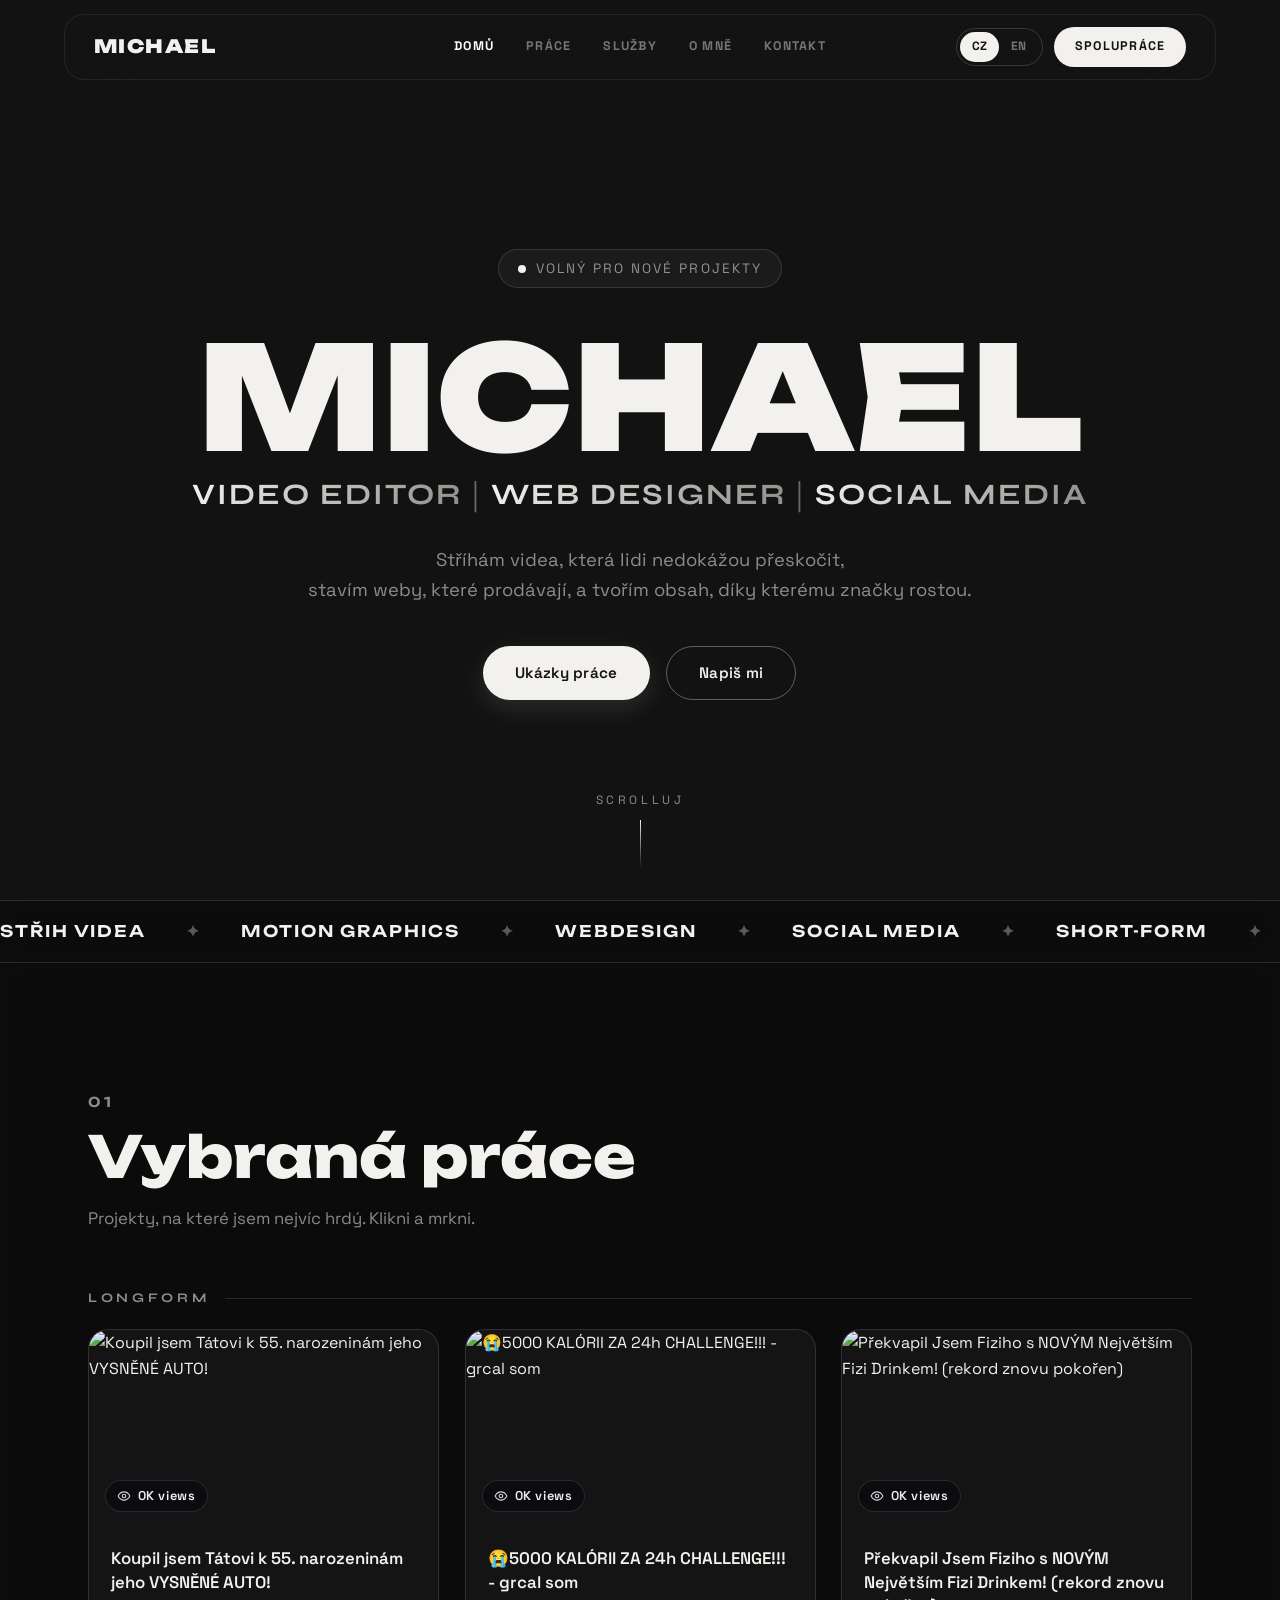
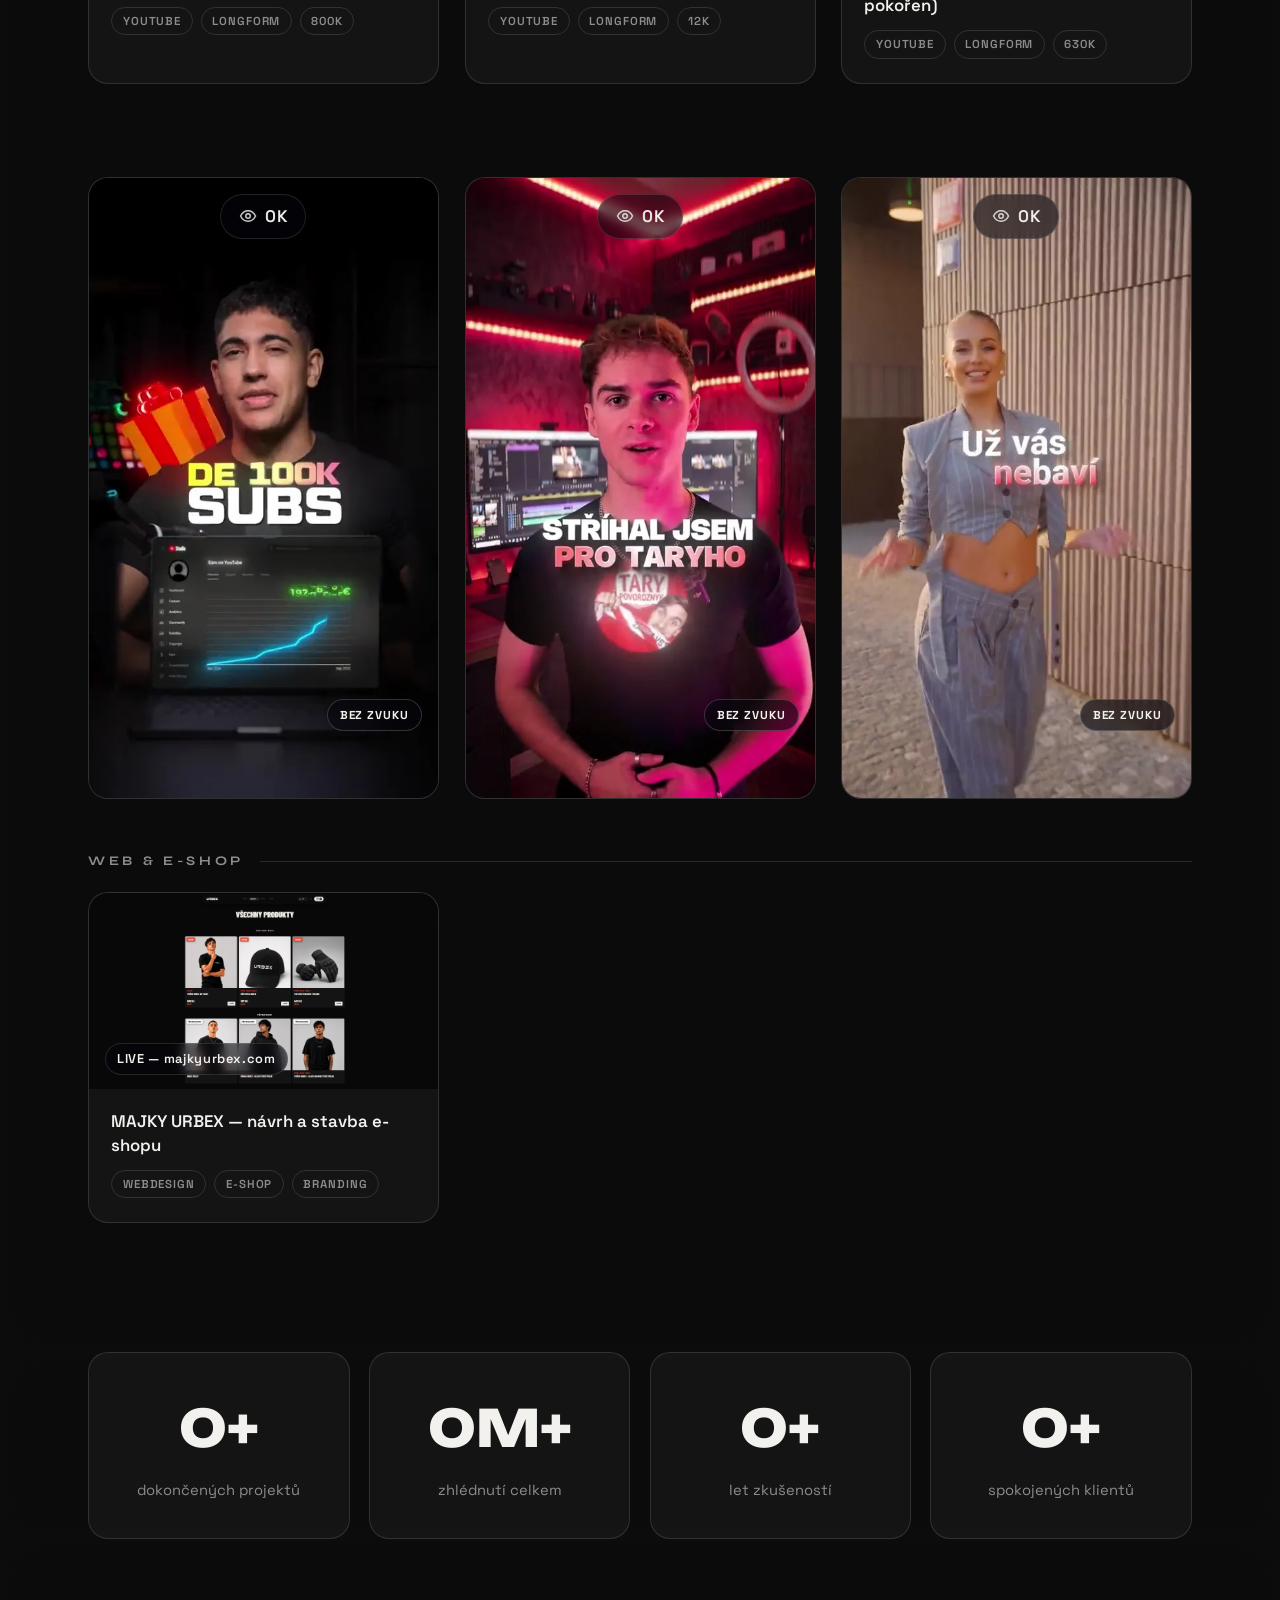
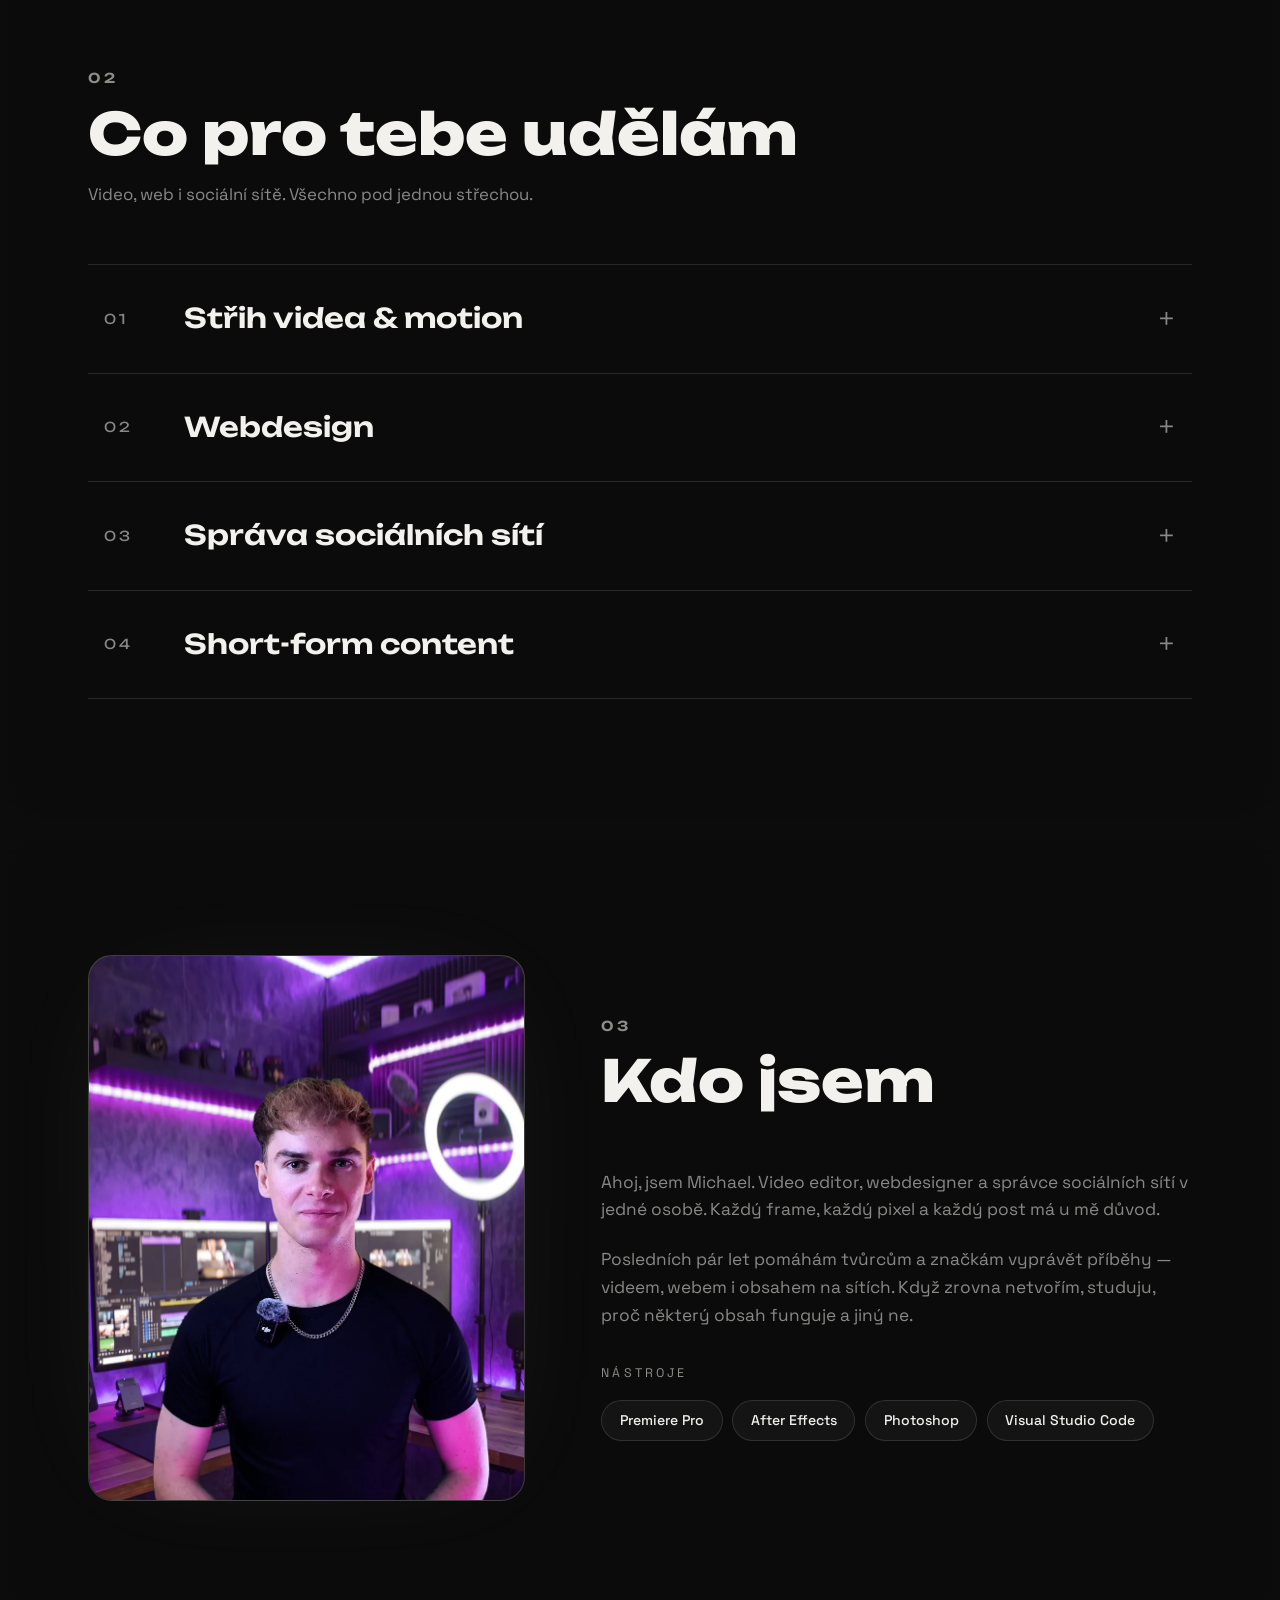
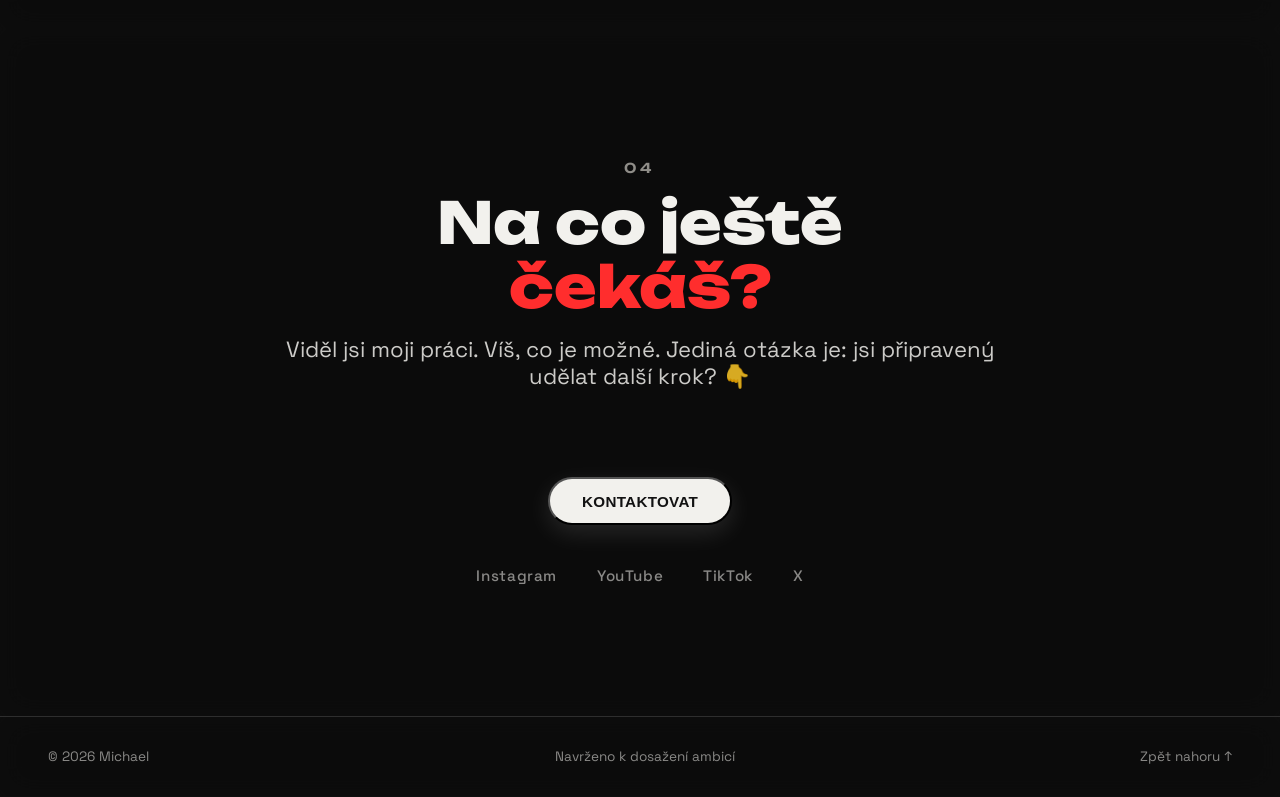
==== commit 383536b0: "Add fullscreen contact form" ====
--- a/index.html
+++ b/index.html
@@ -307,11 +307,9 @@
         <h2 class="cta-title" data-cs-html="Na co ještě&lt;br&gt;&lt;span class=&quot;accent-red&quot;&gt;čekáš?&lt;/span&gt;" data-en-html="What are you&lt;br&gt;&lt;span class=&quot;accent-red&quot;&gt;waiting for?&lt;/span&gt;">Na co ještě<br><span class="accent-red">čekáš?</span></h2>
         <p data-cs="Viděl jsi moji práci. Víš, co je možné. Jediná otázka je: jsi připravený udělat další krok? 👇" data-en="You've seen the work. You know what's possible. The only question is: are you ready to take action? 👇">Viděl jsi moji práci. Víš, co je možné. Jediná otázka je: jsi připravený udělat další krok? 👇</p>
       </div>
-      <a href="mailto:michaelworkedit@gmail.com" class="contact-mail reveal magnetic">
-        <span class="contact-mail-text">michaelworkedit@gmail.com</span>
-        <span class="contact-mail-arrow">↗</span>
-      </a>
-      <form class="contact-form reveal" action="https://formsubmit.co/michaelworkedit@gmail.com" method="POST">
+      <button class="btn btn-primary contact-open reveal magnetic" type="button" id="contactOpen" data-cs="KONTAKTOVAT" data-en="CONTACT">KONTAKTOVAT</button>
+      <form class="contact-form reveal" id="contactForm" action="https://formsubmit.co/michaelworkedit@gmail.com" method="POST" aria-hidden="true">
+        <button class="form-close" type="button" id="contactClose" data-close-contact aria-label="Zavřít formulář" data-cs-label="Zavřít formulář" data-en-label="Close form">×</button>
         <input type="hidden" name="_captcha" value="false">
         <input type="hidden" name="_subject" value="Nová poptávka z portfolia">
         <input type="text" name="_honey" style="display:none" tabindex="-1" autocomplete="off">
@@ -321,11 +319,21 @@
           <input type="email" name="email" required
                  placeholder="Tvůj e-mail" data-cs-ph="Tvůj e-mail" data-en-ph="Your e-mail">
         </div>
+        <fieldset class="service-choices">
+          <legend data-cs="Vyber službu" data-en="Choose service">Vyber službu</legend>
+          <label><input type="checkbox" name="services[]" value="Video editing"><span data-cs="Střih videa" data-en="Video editing">Střih videa</span></label>
+          <label><input type="checkbox" name="services[]" value="Web design"><span data-cs="Webdesign" data-en="Web design">Webdesign</span></label>
+          <label><input type="checkbox" name="services[]" value="Social media"><span data-cs="Sociální sítě" data-en="Social media">Sociální sítě</span></label>
+          <label><input type="checkbox" name="services[]" value="Short-form content"><span data-cs="Short-form obsah" data-en="Short-form content">Short-form obsah</span></label>
+        </fieldset>
         <textarea name="message" rows="5" required
                   placeholder="Popiš svůj projekt — co potřebuješ, termín, rozpočet…"
                   data-cs-ph="Popiš svůj projekt — co potřebuješ, termín, rozpočet…"
                   data-en-ph="Describe your project — what you need, deadline, budget…"></textarea>
-        <button type="submit" class="btn btn-primary magnetic" data-cs="Odeslat poptávku" data-en="Send inquiry">Odeslat poptávku</button>
+        <div class="form-actions">
+          <button type="submit" class="btn btn-primary magnetic" data-cs="Odeslat poptávku" data-en="Send inquiry">Odeslat poptávku</button>
+          <button type="button" class="btn btn-ghost magnetic" data-close-contact data-cs="Zavřít" data-en="Close">Zavřít</button>
+        </div>
       </form>
       <div class="socials reveal">
         <a href="#" class="magnetic">Instagram</a>
--- a/style.css
+++ b/style.css
@@ -933,13 +933,69 @@
 }
 .contact-mail:hover .contact-mail-arrow { transform: translate(6px, -6px); }
 
+.contact-open {
+  margin: 2rem auto 2.4rem;
+}
+
+body.form-open {
+  overflow: hidden;
+}
+
 .contact-form {
-  max-width: 640px;
-  margin: 0 auto 3.5rem;
+  position: fixed;
+  inset: 0;
+  z-index: 200;
+  width: 100%;
+  min-height: 100svh;
+  margin: 0;
+  padding: clamp(1.4rem, 5vw, 4rem);
   display: flex;
   flex-direction: column;
+  justify-content: center;
   gap: 1rem;
+  background: rgba(7, 7, 7, 0.78);
+  backdrop-filter: blur(26px) brightness(0.72);
+  -webkit-backdrop-filter: blur(26px) brightness(0.72);
   text-align: left;
+  opacity: 0;
+  visibility: hidden;
+  overflow-y: auto;
+  pointer-events: none;
+  transform: scale(0.98);
+  transition: opacity 0.35s, visibility 0.35s, transform 0.45s var(--ease);
+}
+.contact-form.open {
+  opacity: 1;
+  visibility: visible;
+  pointer-events: auto;
+  transform: scale(1);
+}
+.contact-form.reveal {
+  transform: scale(0.98);
+}
+.contact-form.reveal.open,
+.contact-form.reveal.visible.open {
+  opacity: 1;
+  transform: scale(1);
+}
+.contact-form > * {
+  width: min(100%, 680px);
+  margin-left: auto;
+  margin-right: auto;
+}
+.form-close {
+  position: absolute;
+  top: clamp(1rem, 4vw, 2rem);
+  right: clamp(1rem, 4vw, 2rem);
+  width: 3rem;
+  height: 3rem;
+  border: 1px solid var(--border);
+  border-radius: 999px;
+  background: rgba(255, 255, 255, 0.06);
+  color: var(--ink);
+  font-size: 1.8rem;
+  line-height: 1;
+  font-family: var(--font-body);
 }
 .form-row {
   display: grid;
@@ -970,9 +1026,57 @@
   border-color: rgba(242, 241, 237, 0.6);
   background: rgba(255, 255, 255, 0.06);
 }
-.contact-form .btn { align-self: center; margin-top: 0.4rem; }
+.service-choices {
+  border: 1px solid var(--border);
+  border-radius: 14px;
+  padding: 1rem;
+  display: flex;
+  flex-wrap: wrap;
+  gap: 0.65rem;
+}
+.service-choices legend {
+  padding: 0 0.45rem;
+  color: var(--text-dim);
+  font-size: 0.8rem;
+  font-weight: 700;
+  letter-spacing: 0.12em;
+  text-transform: uppercase;
+}
+.service-choices label {
+  display: inline-flex;
+  align-items: center;
+  gap: 0.45rem;
+  border: 1px solid var(--border);
+  border-radius: 999px;
+  padding: 0.48rem 0.78rem;
+  color: var(--text-dim);
+  font-size: 0.88rem;
+  font-weight: 600;
+  transition: border-color 0.25s, color 0.25s, background 0.25s;
+}
+.service-choices label:has(input:checked) {
+  border-color: rgba(242, 241, 237, 0.55);
+  color: var(--ink);
+  background: rgba(255, 255, 255, 0.08);
+}
+.service-choices input {
+  position: absolute;
+  opacity: 0;
+  pointer-events: none;
+}
+.form-actions {
+  display: flex;
+  justify-content: center;
+  gap: 0.8rem;
+  flex-wrap: wrap;
+  margin-top: 0.4rem;
+}
+.contact-form .btn { align-self: center; }
 @media (max-width: 560px) {
   .form-row { grid-template-columns: 1fr; }
+  .form-actions .btn {
+    flex: 1 1 100%;
+  }
 }
 
 .socials {
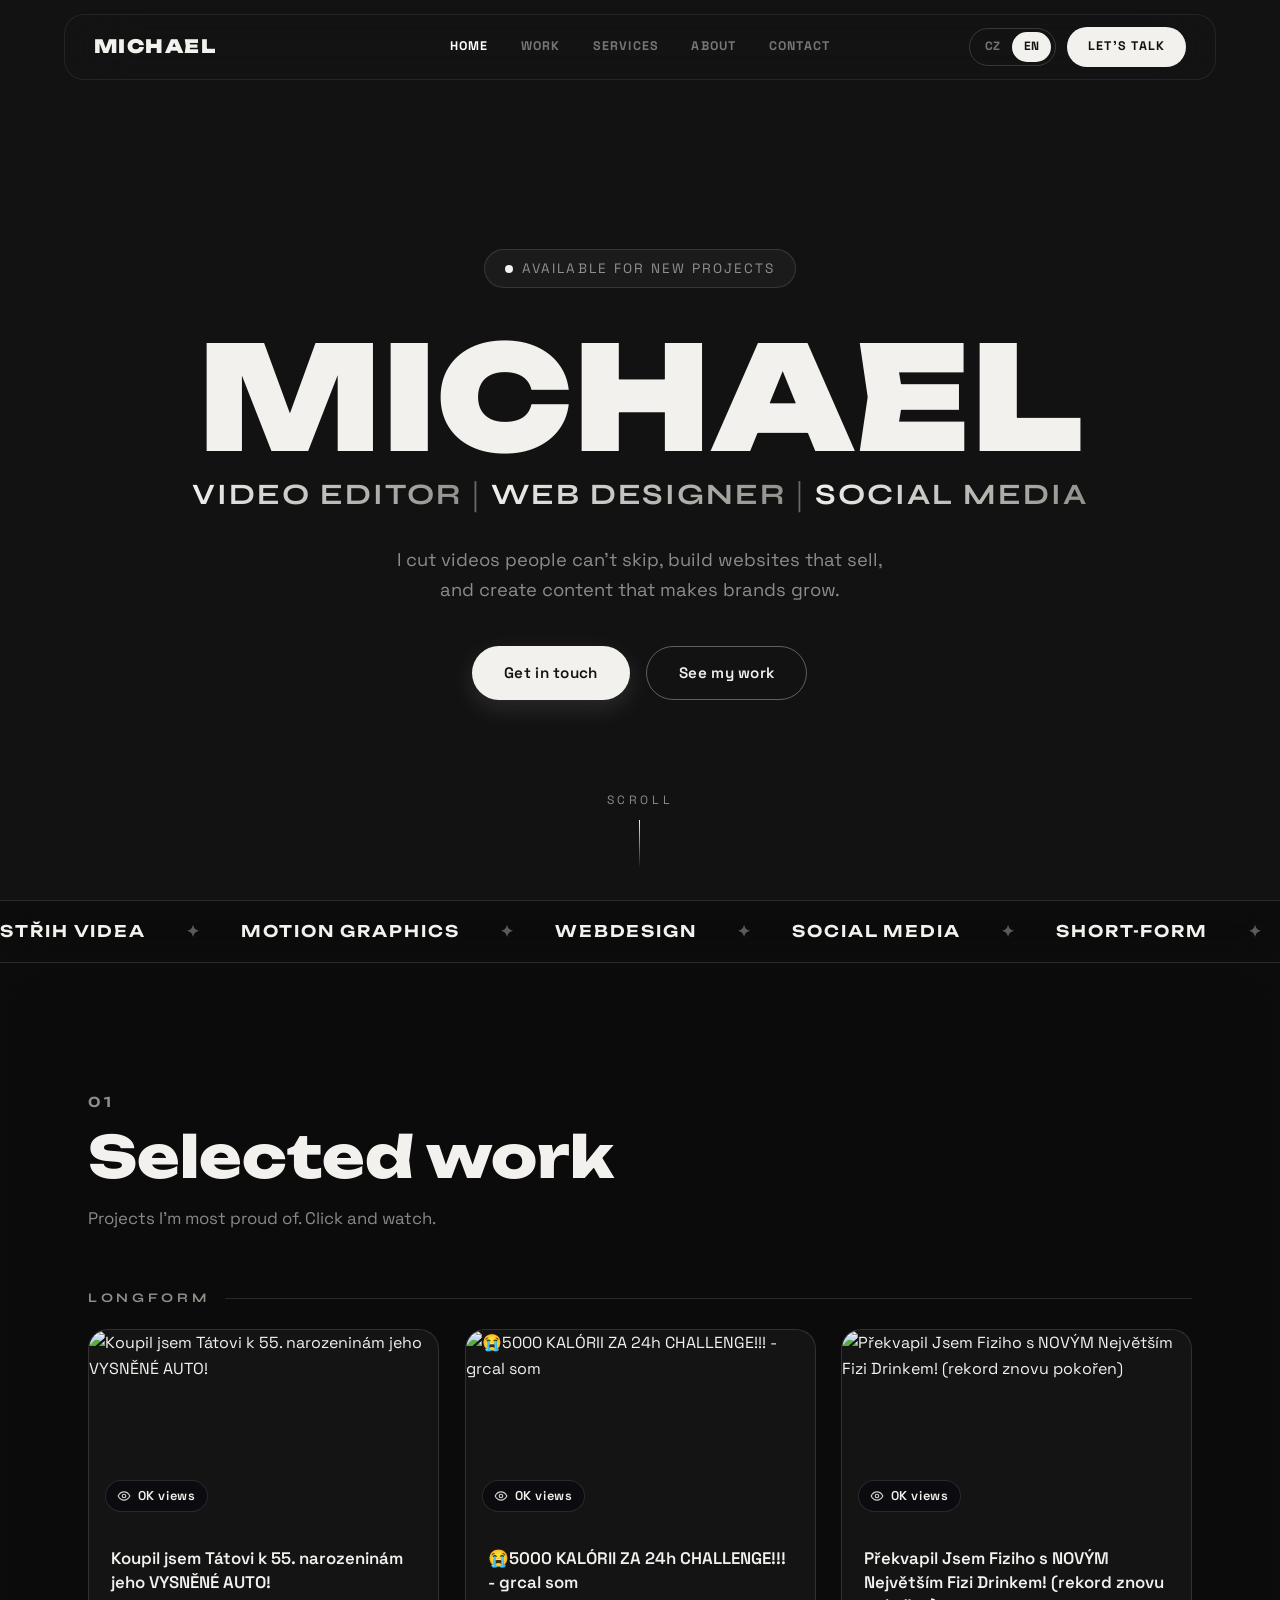
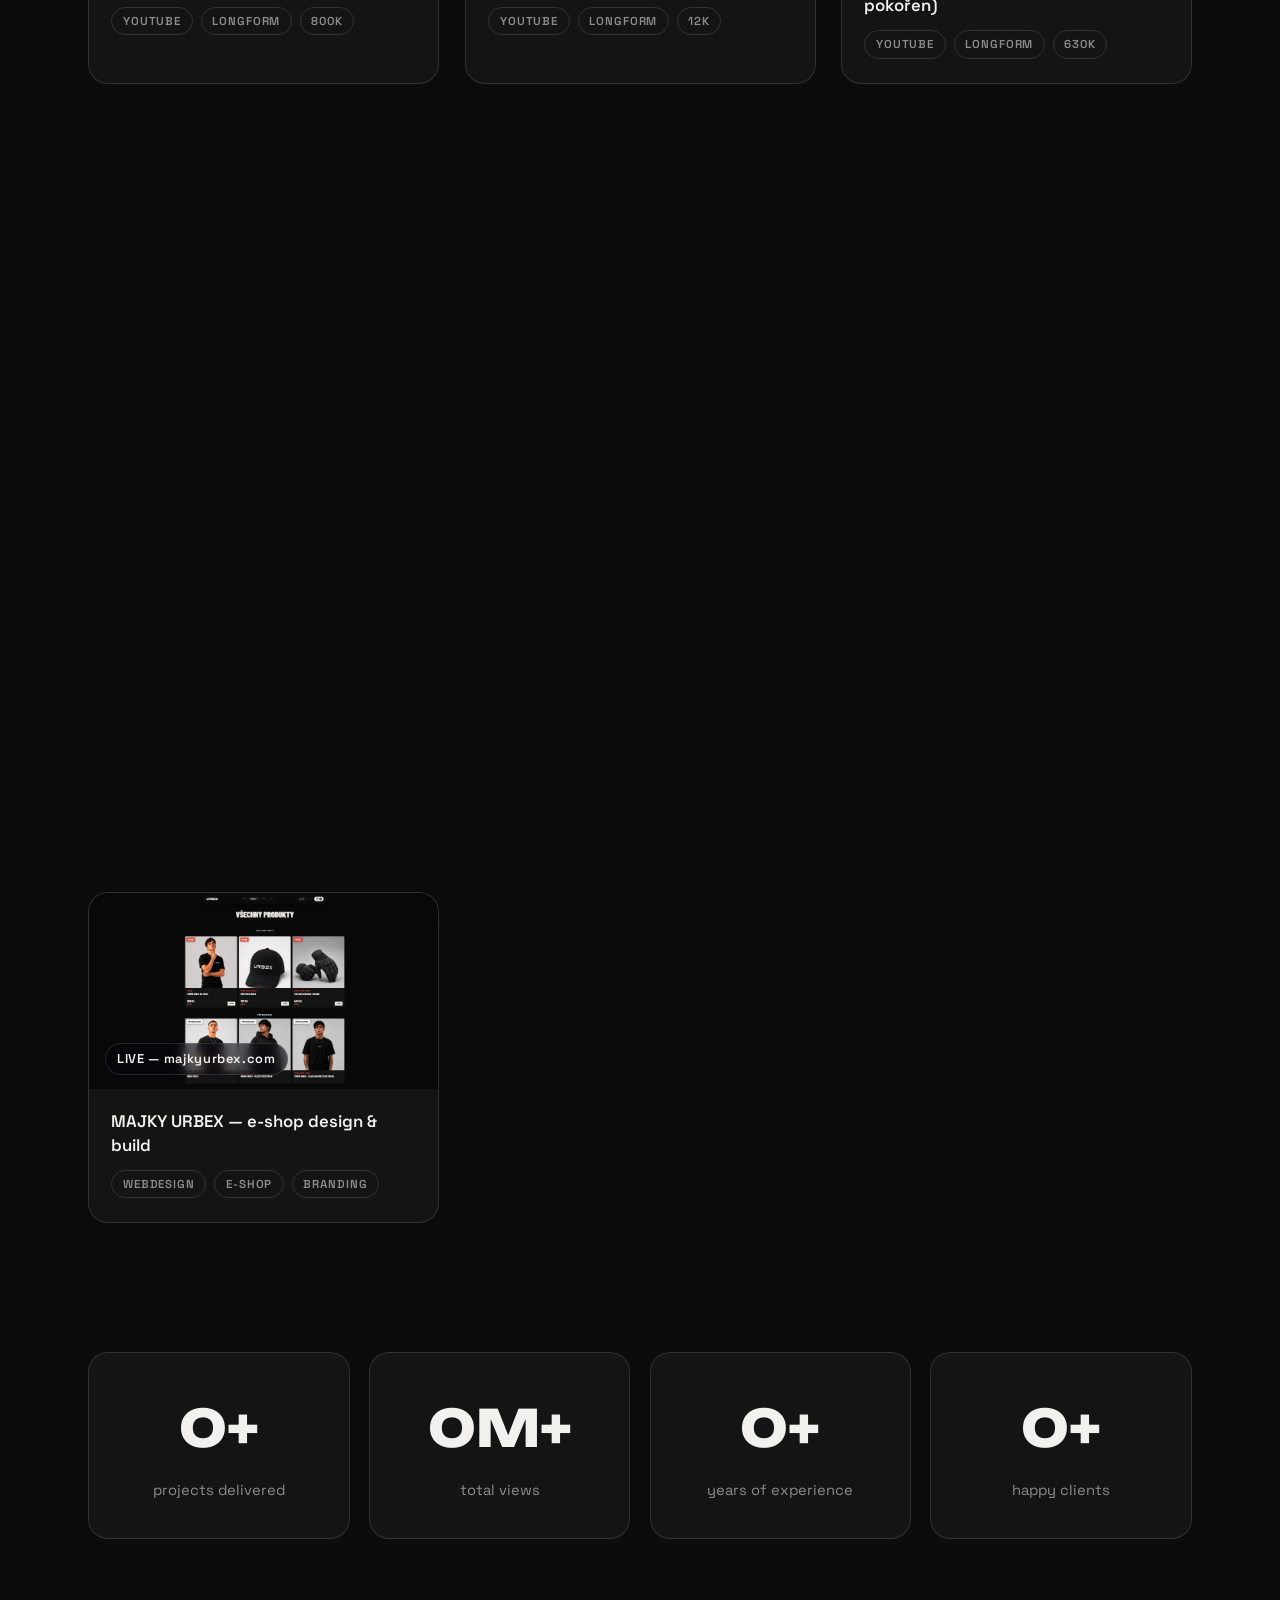
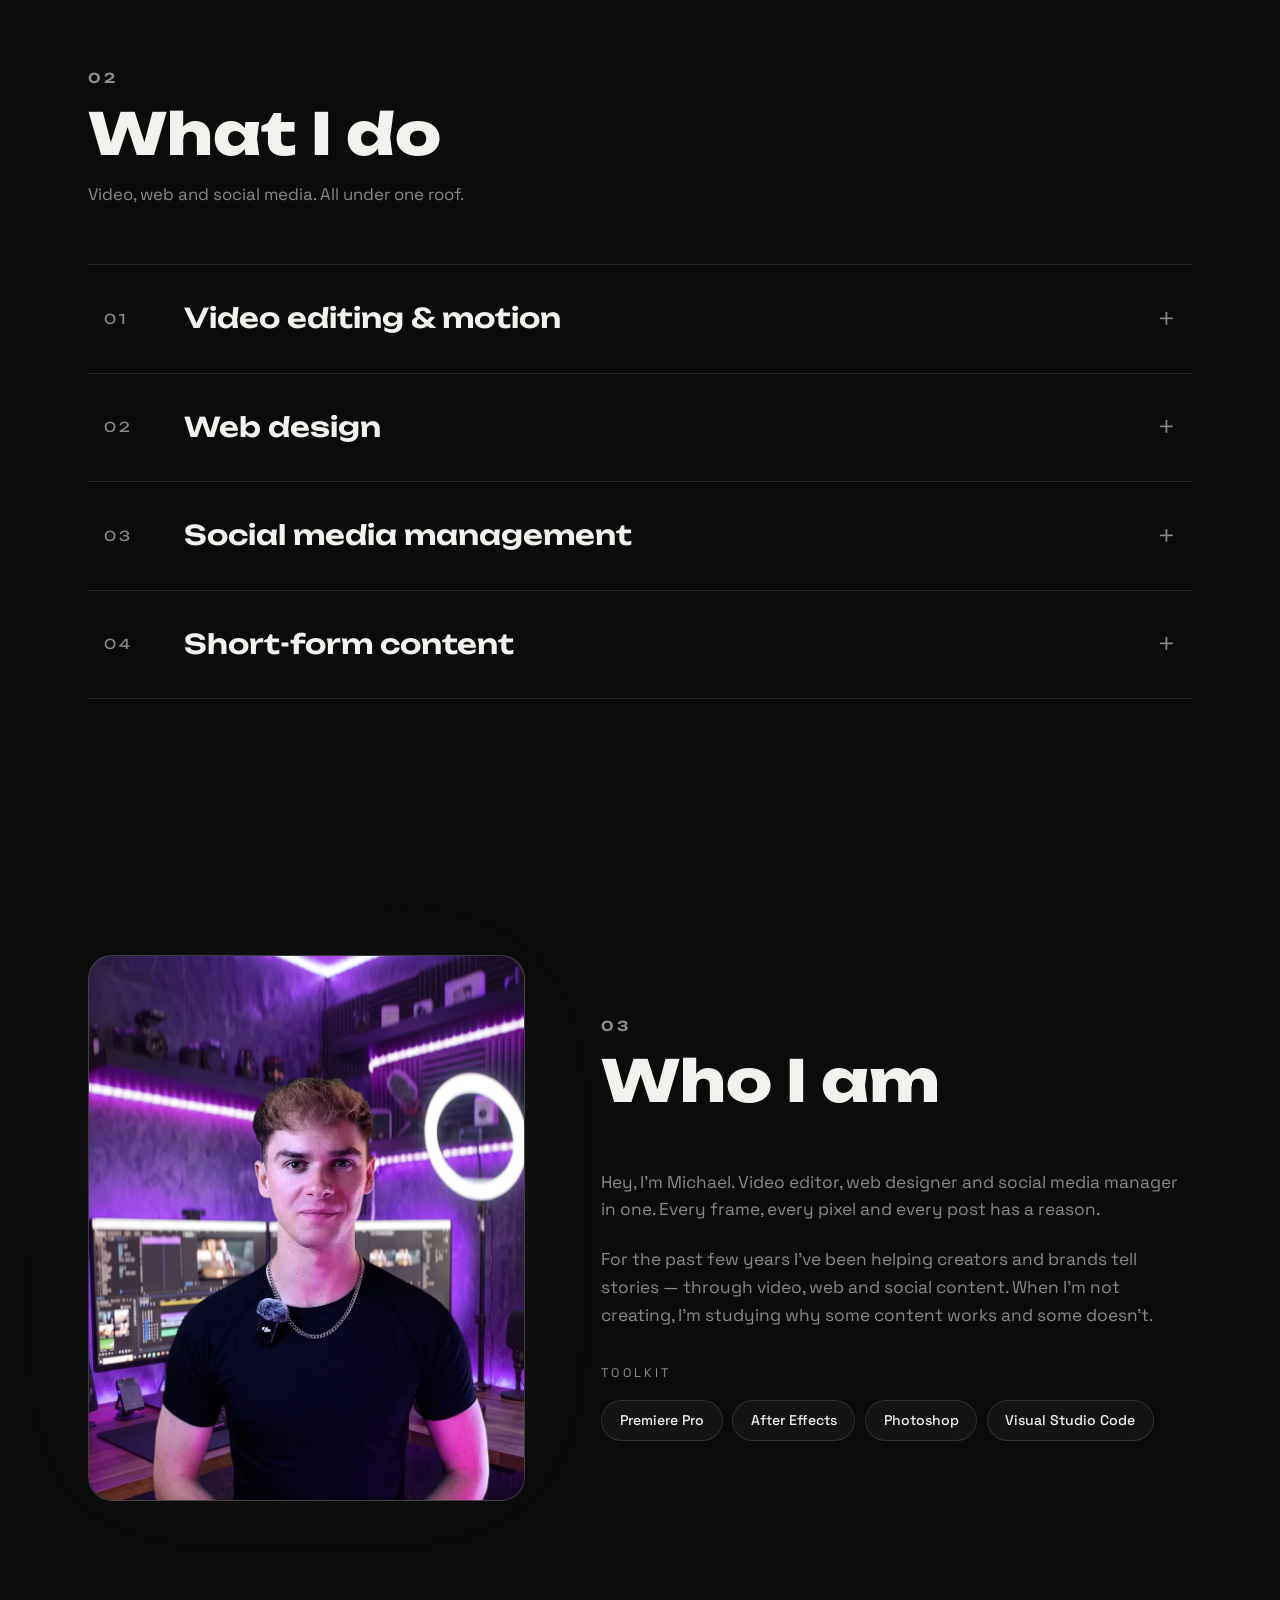
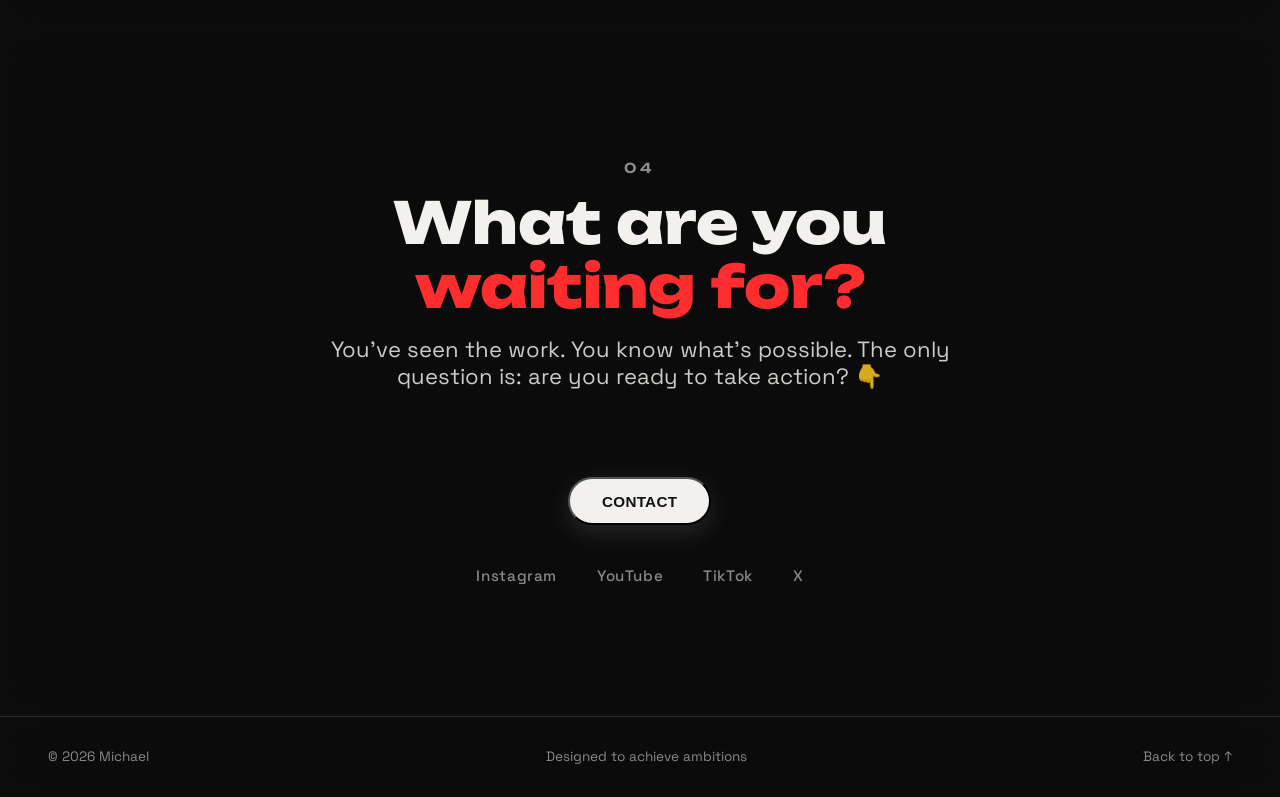
==== commit def7dd72: "Show contact submission popup" ====
--- a/index.html
+++ b/index.html
@@ -86,8 +86,8 @@
         Stříhám videa, která lidi nedokážou přeskočit,<br>stavím weby, které prodávají, a tvořím obsah, díky kterému značky rostou.
       </p>
       <div class="hero-cta reveal">
-        <a href="#work" class="btn btn-primary magnetic" data-cs="Ukázky práce" data-en="See my work">Ukázky práce</a>
-        <a href="#contact" class="btn btn-ghost magnetic" data-cs="Napiš mi" data-en="Get in touch">Napiš mi</a>
+        <a href="#contact" class="btn btn-primary magnetic" data-cs="Napiš mi" data-en="Get in touch">Napiš mi</a>
+        <a href="#work" class="btn btn-ghost magnetic" data-cs="Ukázky práce" data-en="See my work">Ukázky práce</a>
       </div>
       <div class="hero-scroll" aria-hidden="true">
         <span data-cs="scrolluj" data-en="scroll">scrolluj</span>
@@ -311,6 +311,7 @@
       <form class="contact-form reveal" id="contactForm" action="https://formsubmit.co/michaelworkedit@gmail.com" method="POST" aria-hidden="true">
         <button class="form-close" type="button" id="contactClose" data-close-contact aria-label="Zavřít formulář" data-cs-label="Zavřít formulář" data-en-label="Close form">×</button>
         <input type="hidden" name="_captcha" value="false">
+        <input type="hidden" name="_template" value="table">
         <input type="hidden" name="_subject" value="Nová poptávka z portfolia">
         <input type="text" name="_honey" style="display:none" tabindex="-1" autocomplete="off">
         <div class="form-row">
@@ -335,6 +336,14 @@
           <button type="button" class="btn btn-ghost magnetic" data-close-contact data-cs="Zavřít" data-en="Close">Zavřít</button>
         </div>
       </form>
+      <div class="form-status" id="formStatus" aria-live="polite" aria-hidden="true">
+        <div class="form-status-box">
+          <span class="form-status-icon" aria-hidden="true">↗</span>
+          <h3 data-cs="Poptávka odeslána" data-en="Inquiry sent" data-cs-success="Poptávka odeslána" data-en-success="Inquiry sent" data-cs-error="Odeslání se nepovedlo" data-en-error="Sending failed">Poptávka odeslána</h3>
+          <p data-cs="Díky za zprávu. Brzy se ti ozvu a domluvíme další kroky." data-en="Thanks for reaching out. I’ll get back to you soon and we’ll plan the next steps." data-cs-success="Díky za zprávu. Brzy se ti ozvu a domluvíme další kroky." data-en-success="Thanks for reaching out. I’ll get back to you soon and we’ll plan the next steps." data-cs-error="Zkus to prosím znovu, nebo mi napiš přímo na e-mail." data-en-error="Please try again or contact me directly by e-mail.">Díky za zprávu. Brzy se ti ozvu a domluvíme další kroky.</p>
+          <button type="button" class="btn btn-primary" id="formStatusClose" data-cs="Zavřít" data-en="Close">Zavřít</button>
+        </div>
+      </div>
       <div class="socials reveal">
         <a href="#" class="magnetic">Instagram</a>
         <a href="#" class="magnetic">YouTube</a>
--- a/style.css
+++ b/style.css
@@ -21,7 +21,6 @@
 * { margin: 0; padding: 0; box-sizing: border-box; }
 
 html {
-  scroll-behavior: smooth;
   scrollbar-width: none;
   width: 100%;
   overflow-x: hidden;
@@ -937,8 +936,11 @@
   margin: 2rem auto 2.4rem;
 }
 
+html.form-open,
 body.form-open {
   overflow: hidden;
+  height: 100%;
+  touch-action: none;
 }
 
 .contact-form {
@@ -959,7 +961,7 @@
   text-align: left;
   opacity: 0;
   visibility: hidden;
-  overflow-y: auto;
+  overflow: hidden;
   pointer-events: none;
   transform: scale(0.98);
   transition: opacity 0.35s, visibility 0.35s, transform 0.45s var(--ease);
@@ -1064,6 +1066,17 @@
   opacity: 0;
   pointer-events: none;
 }
+.contact-form > textarea,
+.contact-form > .service-choices {
+  width: min(100%, 680px);
+  max-width: 680px;
+  margin-left: auto;
+  margin-right: auto;
+}
+.contact-form > textarea {
+  align-self: center;
+  width: min(100%, 680px) !important;
+}
 .form-actions {
   display: flex;
   justify-content: center;
@@ -1072,8 +1085,69 @@
   margin-top: 0.4rem;
 }
 .contact-form .btn { align-self: center; }
+.form-status {
+  position: fixed;
+  inset: 0;
+  z-index: 210;
+  display: flex;
+  align-items: center;
+  justify-content: center;
+  padding: 1.4rem;
+  background: rgba(7, 7, 7, 0.76);
+  backdrop-filter: blur(24px) brightness(0.72);
+  -webkit-backdrop-filter: blur(24px) brightness(0.72);
+  opacity: 0;
+  visibility: hidden;
+  pointer-events: none;
+  transition: opacity 0.3s, visibility 0.3s;
+}
+.form-status.open {
+  opacity: 1;
+  visibility: visible;
+  pointer-events: auto;
+}
+.form-status-box {
+  width: min(100%, 460px);
+  border: 1px solid rgba(255, 255, 255, 0.14);
+  border-radius: 20px;
+  background: rgba(18, 18, 18, 0.86);
+  padding: clamp(1.6rem, 5vw, 2.4rem);
+  text-align: center;
+  box-shadow: 0 24px 80px rgba(0, 0, 0, 0.42);
+}
+.form-status-icon {
+  width: 4rem;
+  height: 4rem;
+  margin: 0 auto 1.1rem;
+  display: inline-flex;
+  align-items: center;
+  justify-content: center;
+  border-radius: 999px;
+  background: rgba(34, 197, 94, 0.16);
+  color: #22c55e;
+  font-size: 2rem;
+  font-weight: 800;
+}
+.form-status.error .form-status-icon {
+  background: rgba(255, 45, 45, 0.16);
+  color: #ff2d2d;
+}
+.form-status h3 {
+  font-family: var(--font-display);
+  font-size: clamp(1.3rem, 4vw, 1.8rem);
+  line-height: 1.12;
+}
+.form-status p {
+  margin: 0.85rem auto 1.4rem;
+  color: var(--text-dim);
+  max-width: 340px;
+}
 @media (max-width: 560px) {
   .form-row { grid-template-columns: 1fr; }
+  .contact-form {
+    justify-content: flex-start;
+    padding-top: calc(5.5rem + env(safe-area-inset-top));
+  }
   .form-actions .btn {
     flex: 1 1 100%;
   }
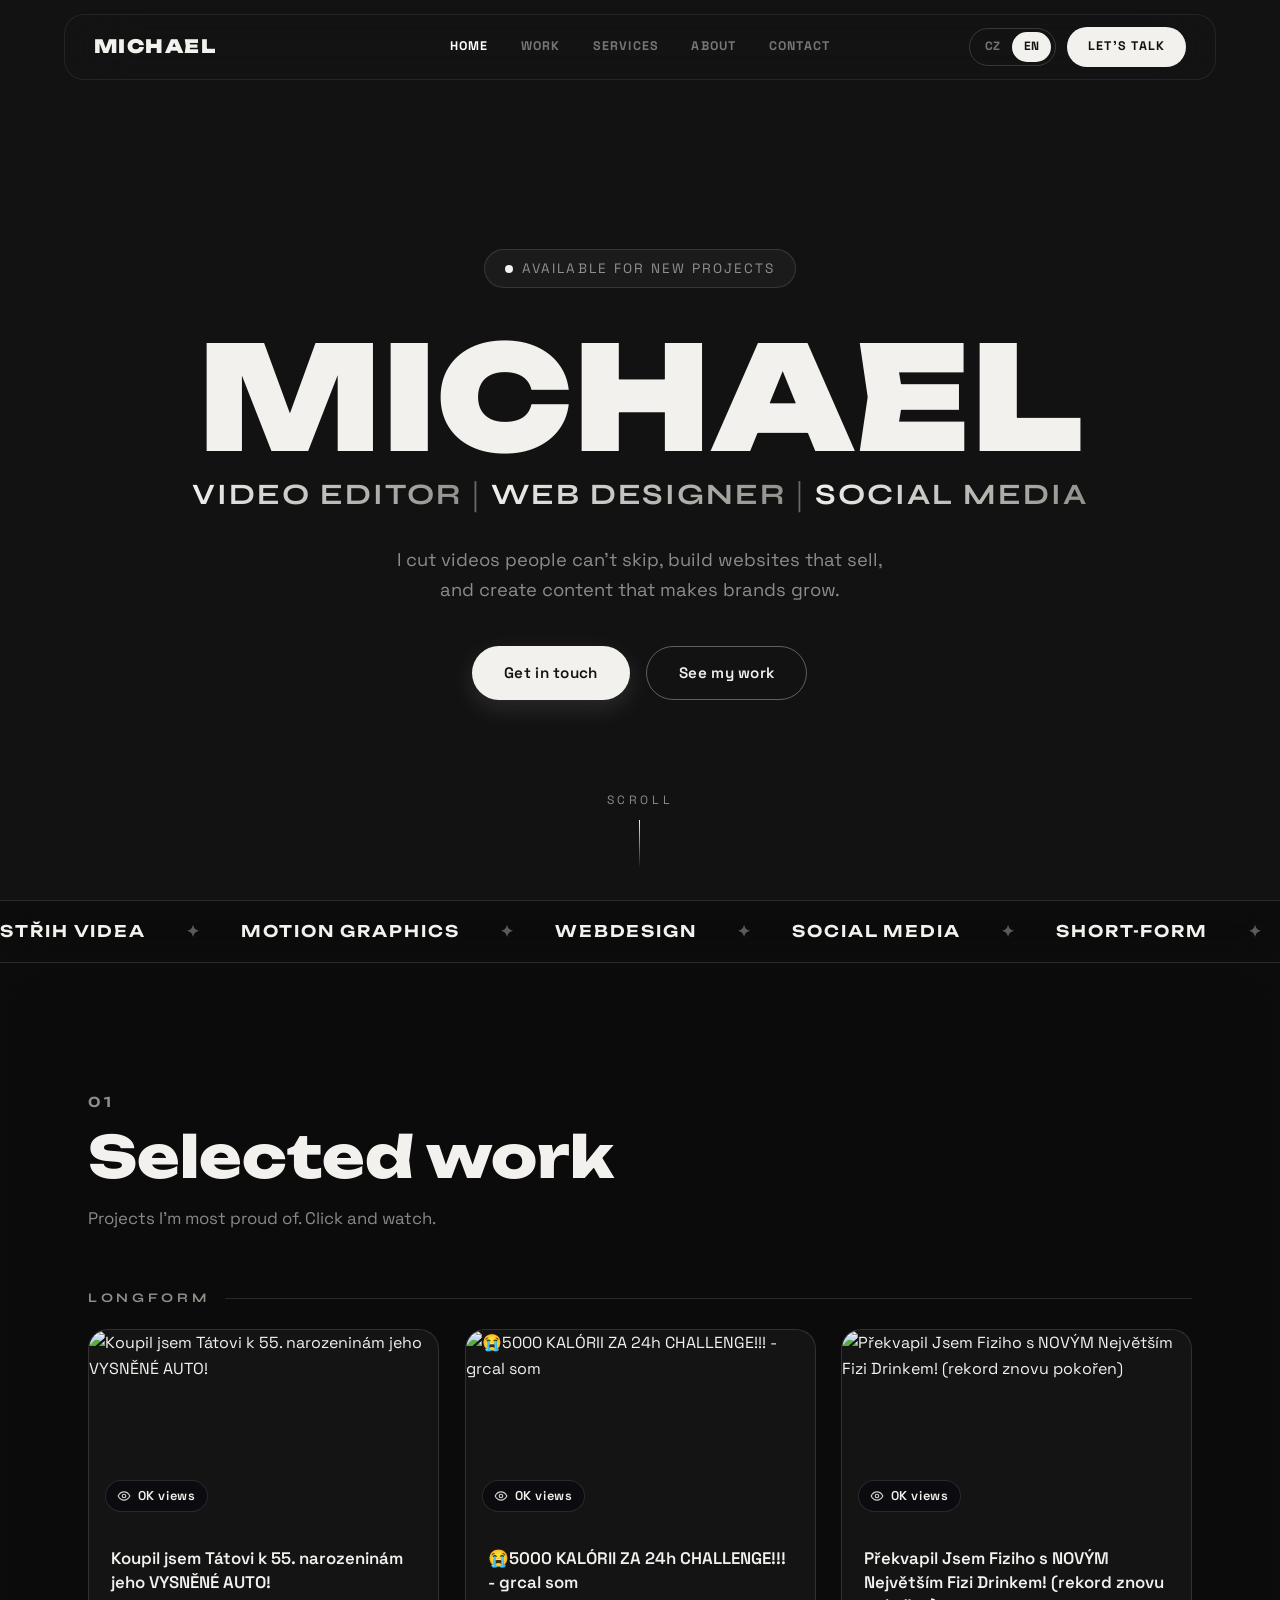
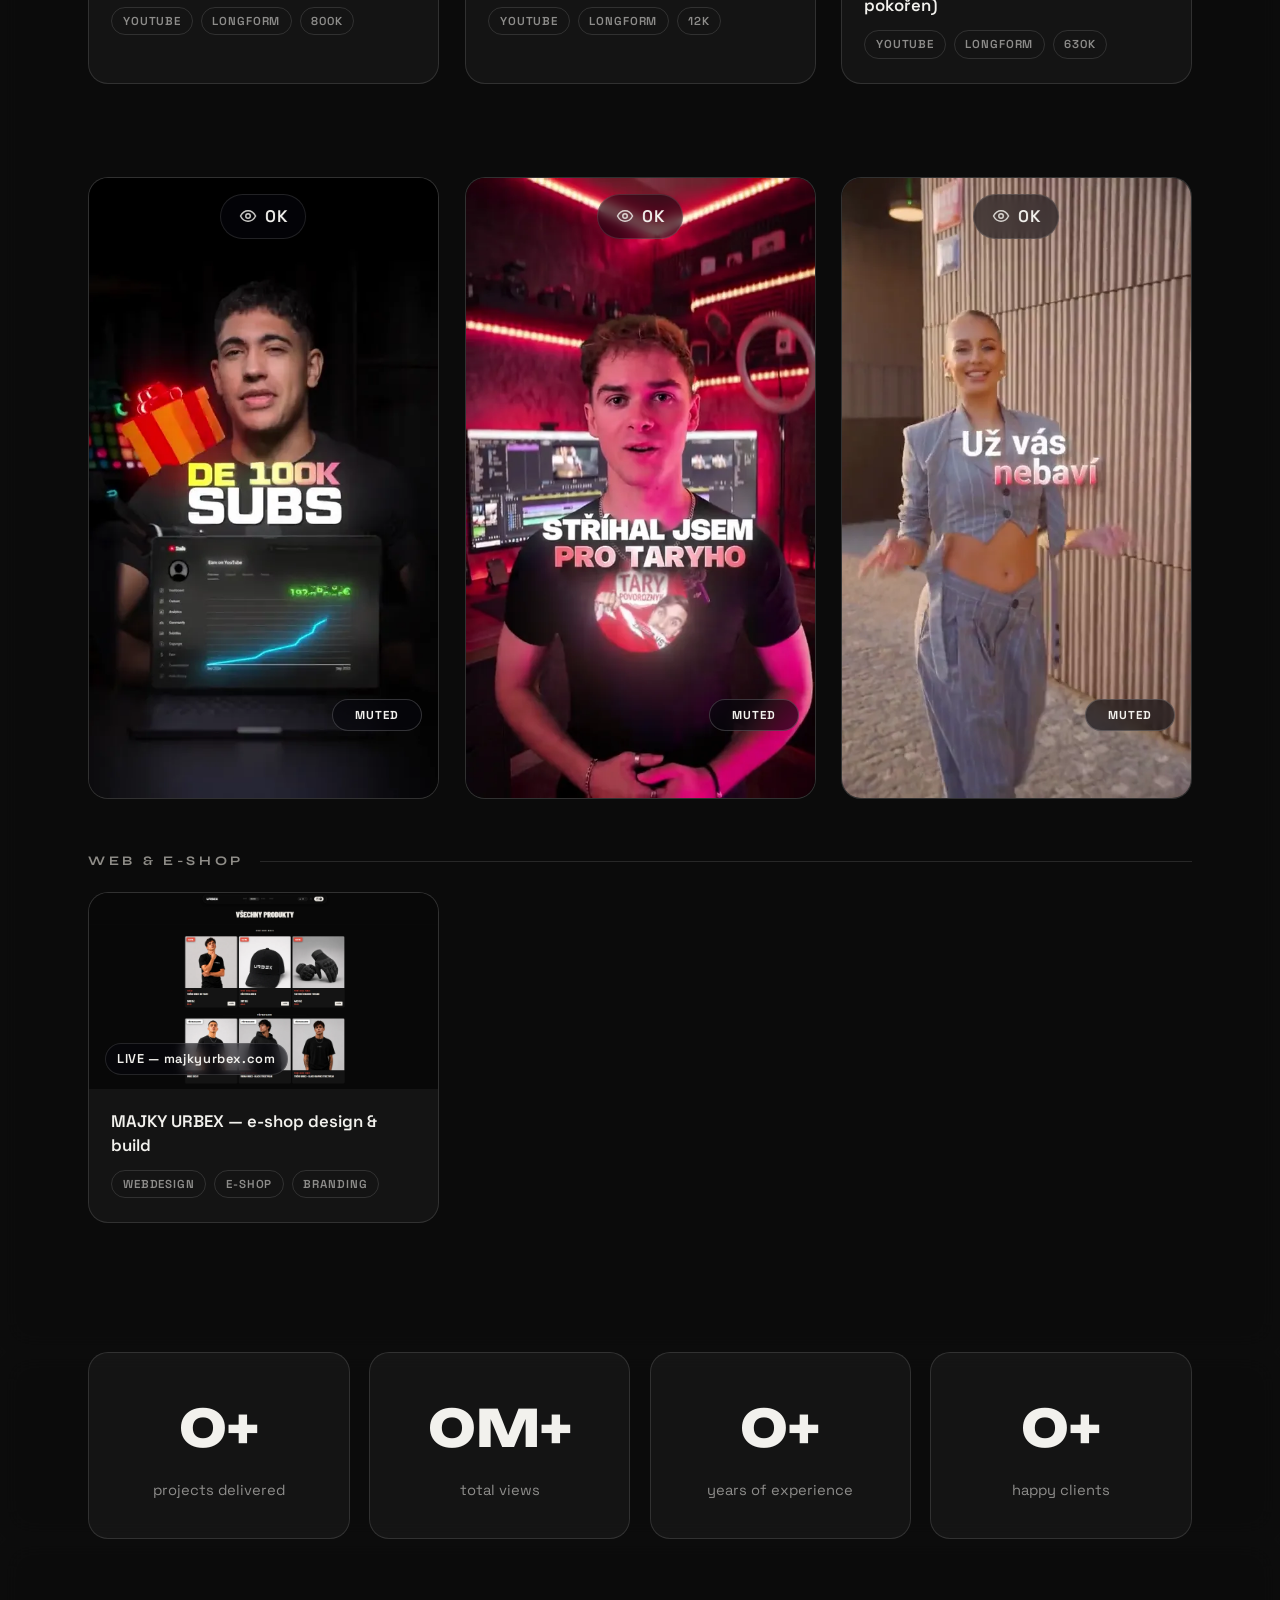
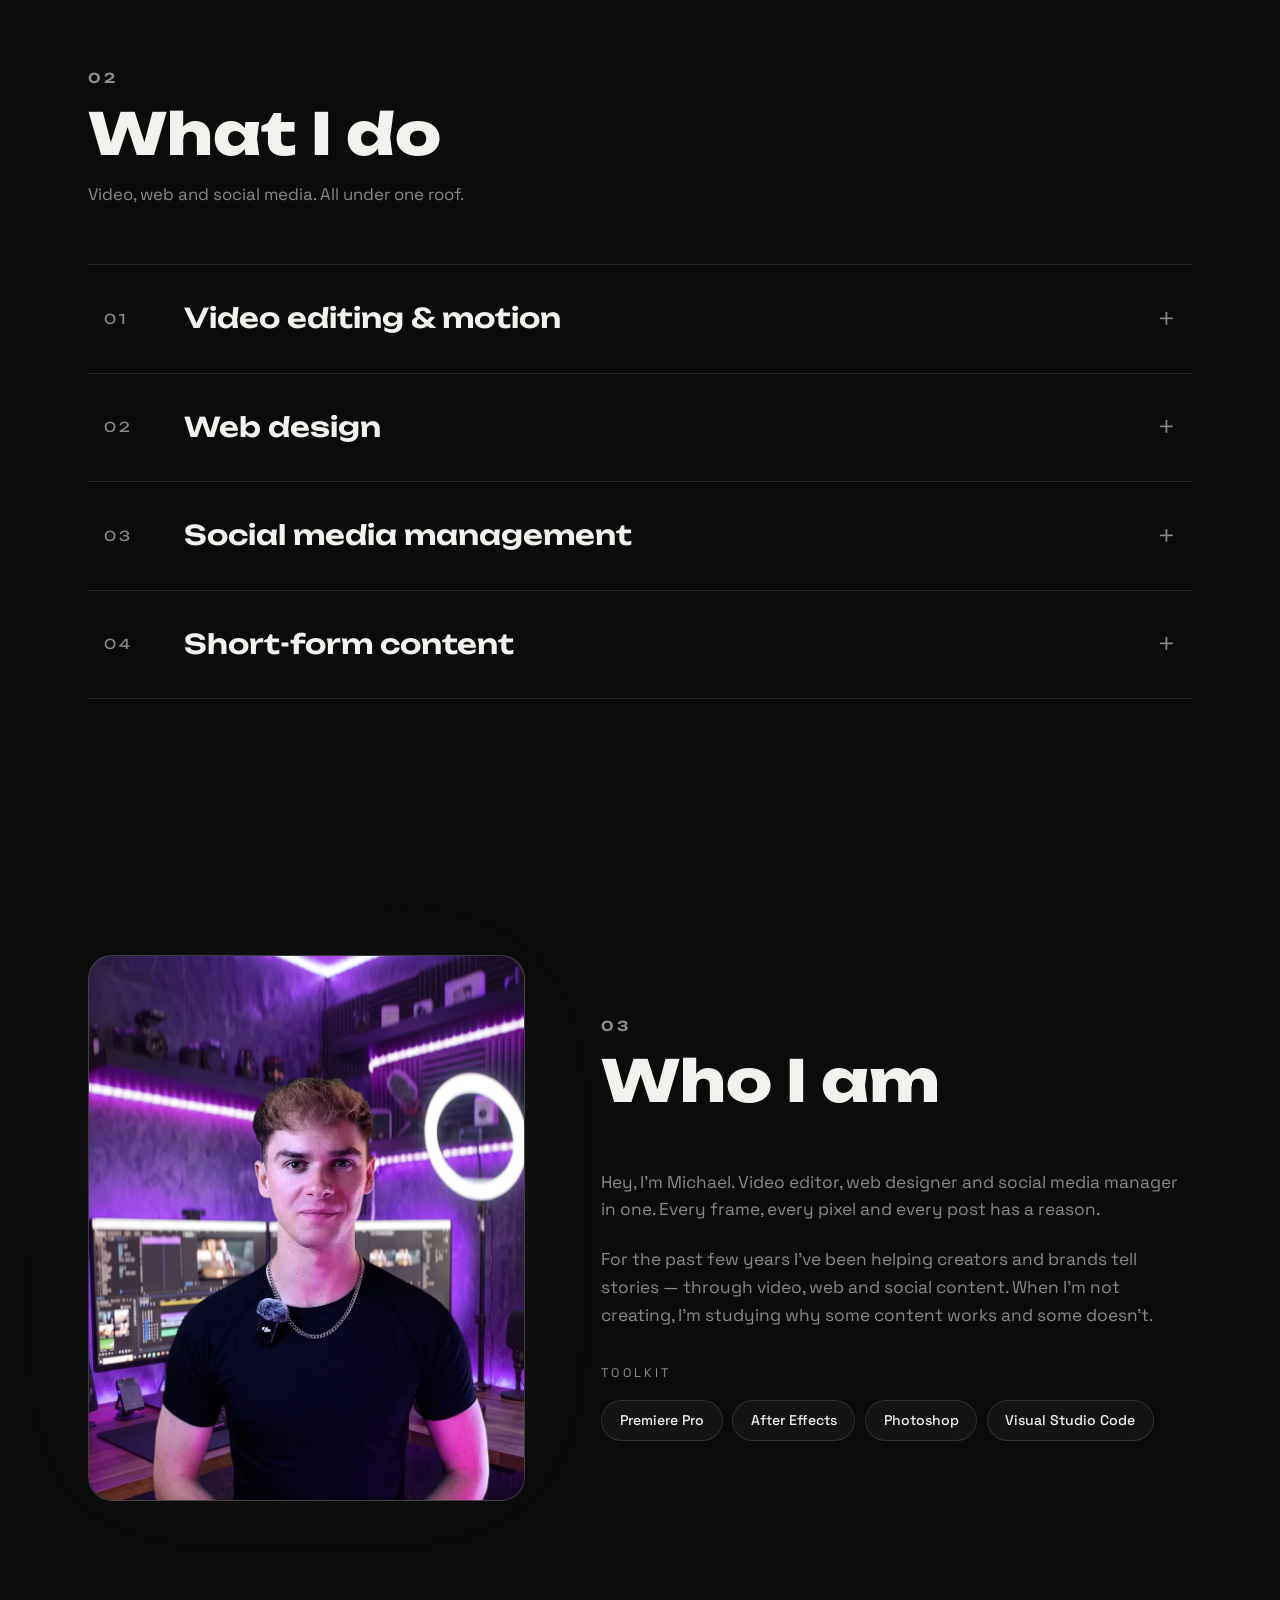
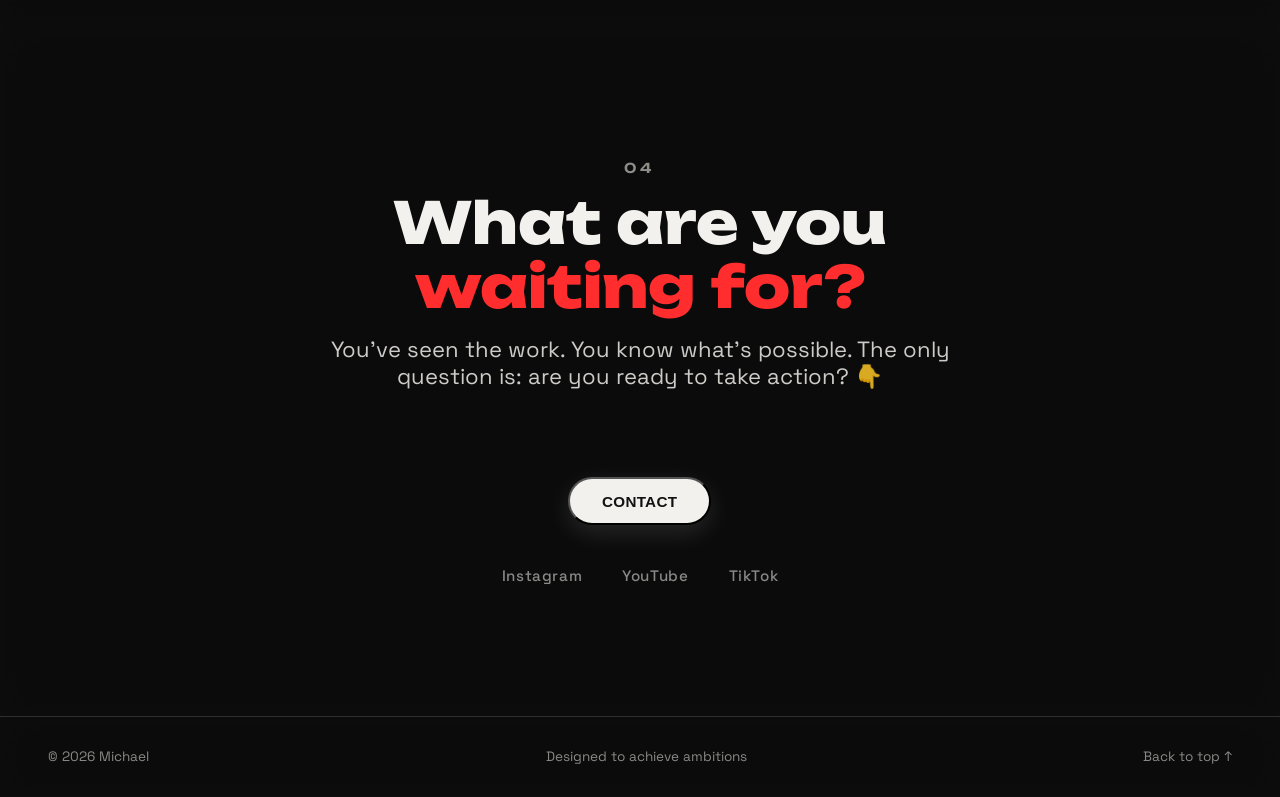
==== commit 4c9c3c65: "Update social links" ====
--- a/index.html
+++ b/index.html
@@ -345,10 +345,9 @@
         </div>
       </div>
       <div class="socials reveal">
-        <a href="#" class="magnetic">Instagram</a>
-        <a href="#" class="magnetic">YouTube</a>
-        <a href="#" class="magnetic">TikTok</a>
-        <a href="#" class="magnetic">X</a>
+        <a href="https://www.instagram.com/majkl.edit/" class="magnetic" target="_blank" rel="noopener">Instagram</a>
+        <a href="https://www.youtube.com/@majkl.editing" class="magnetic" target="_blank" rel="noopener">YouTube</a>
+        <a href="https://www.tiktok.com/@michael704k" class="magnetic" target="_blank" rel="noopener">TikTok</a>
       </div>
     </section>
 
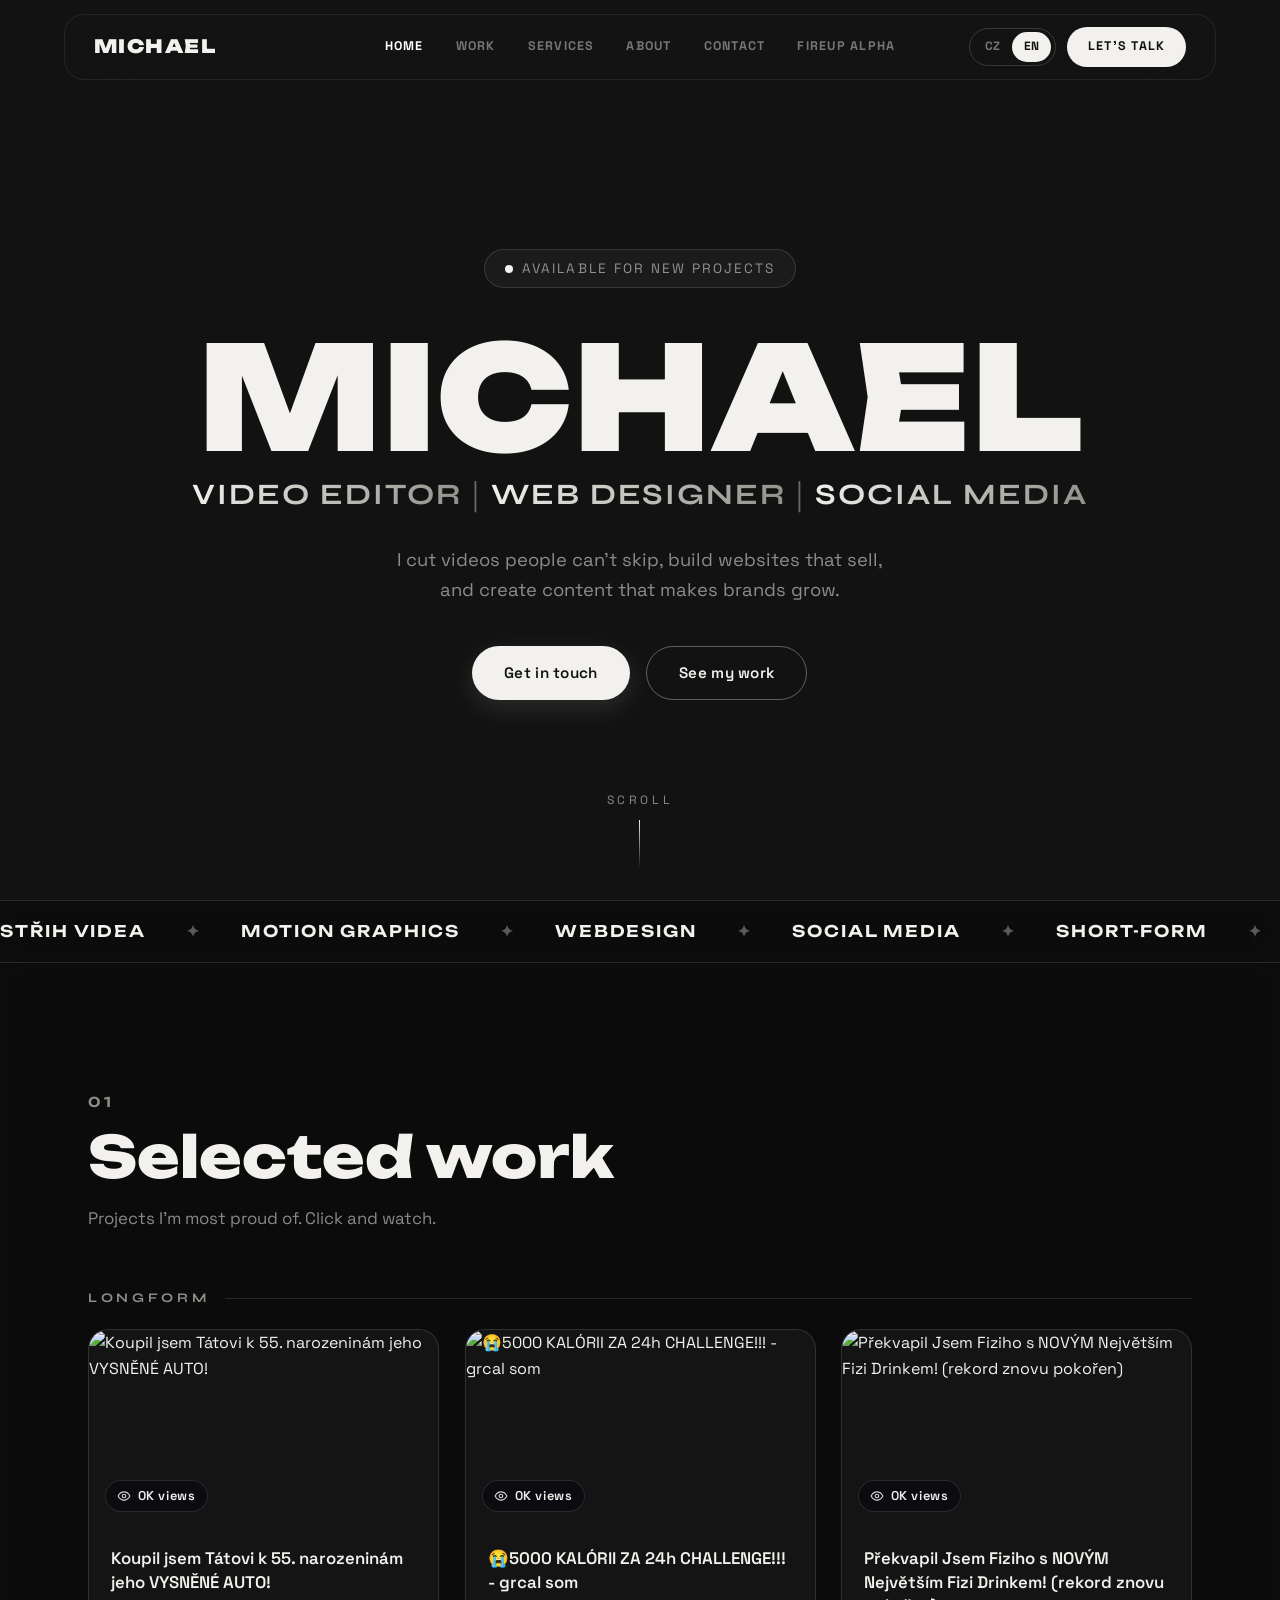
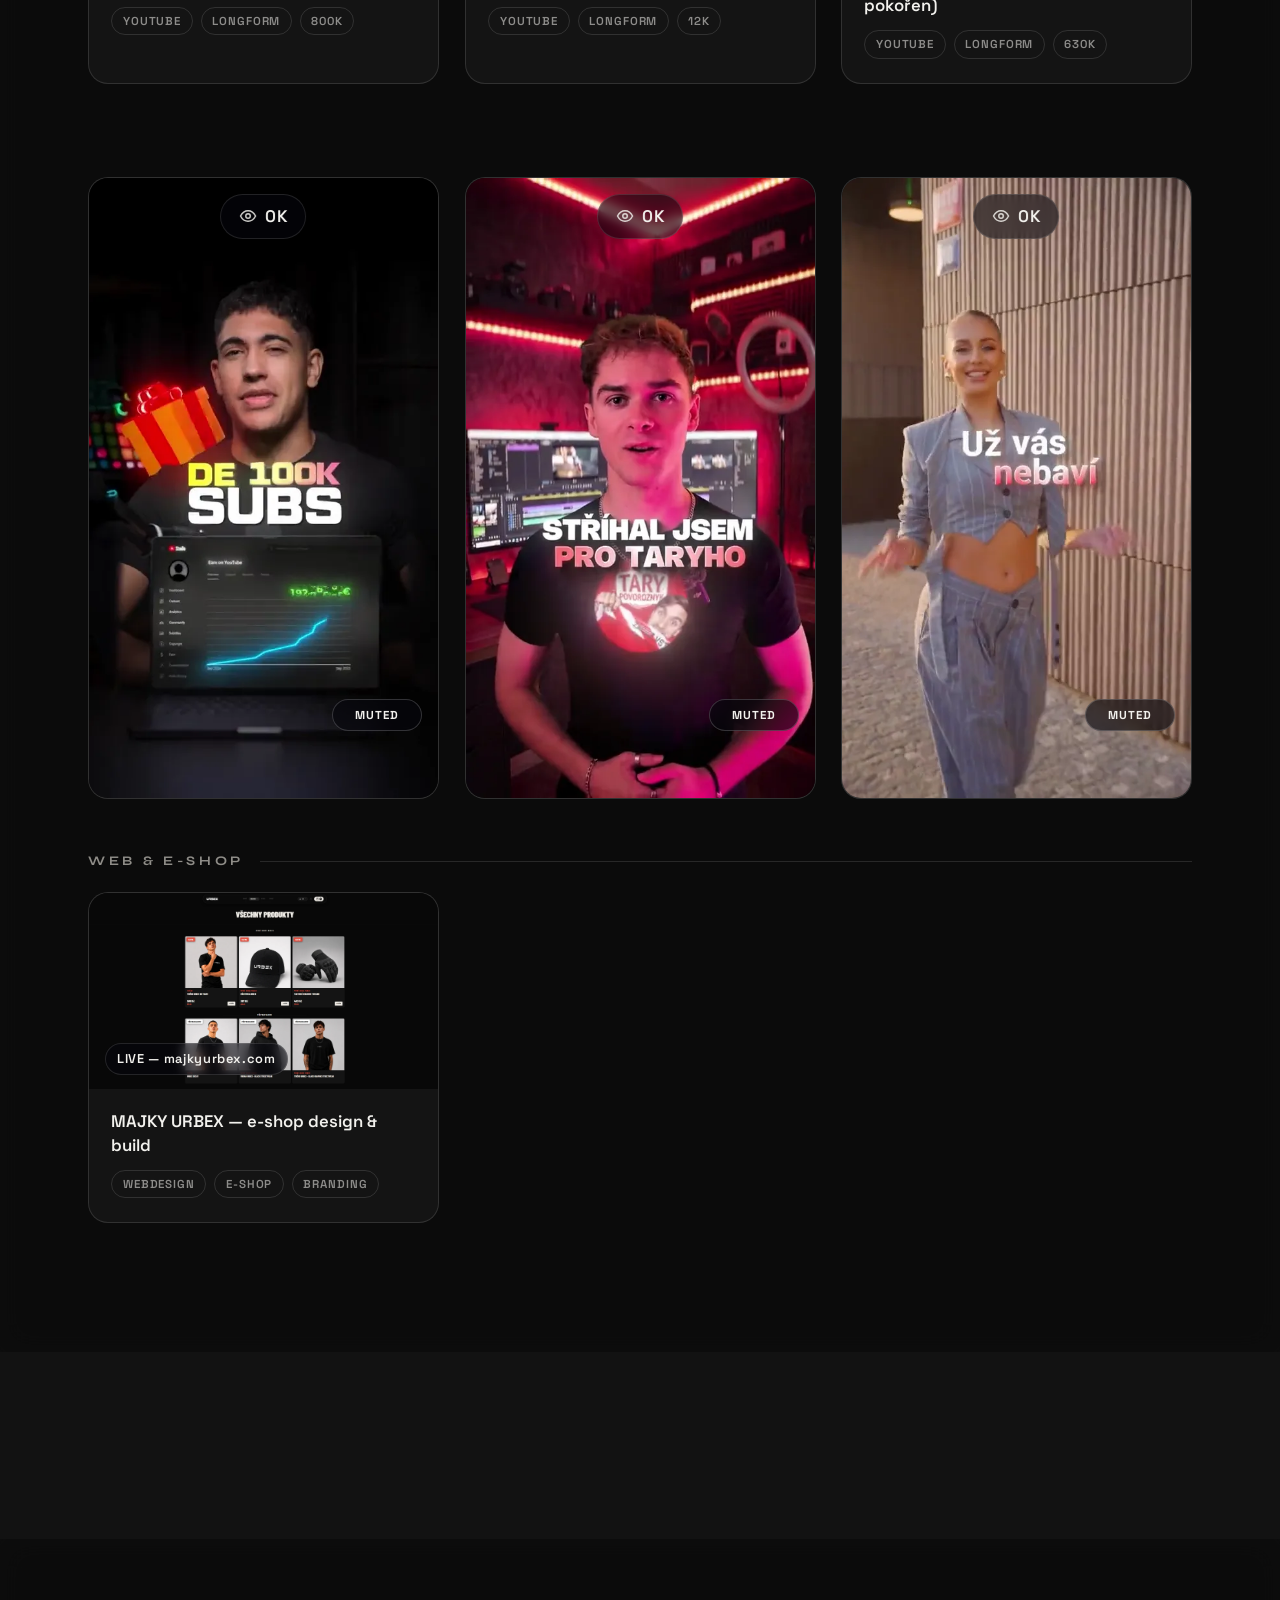
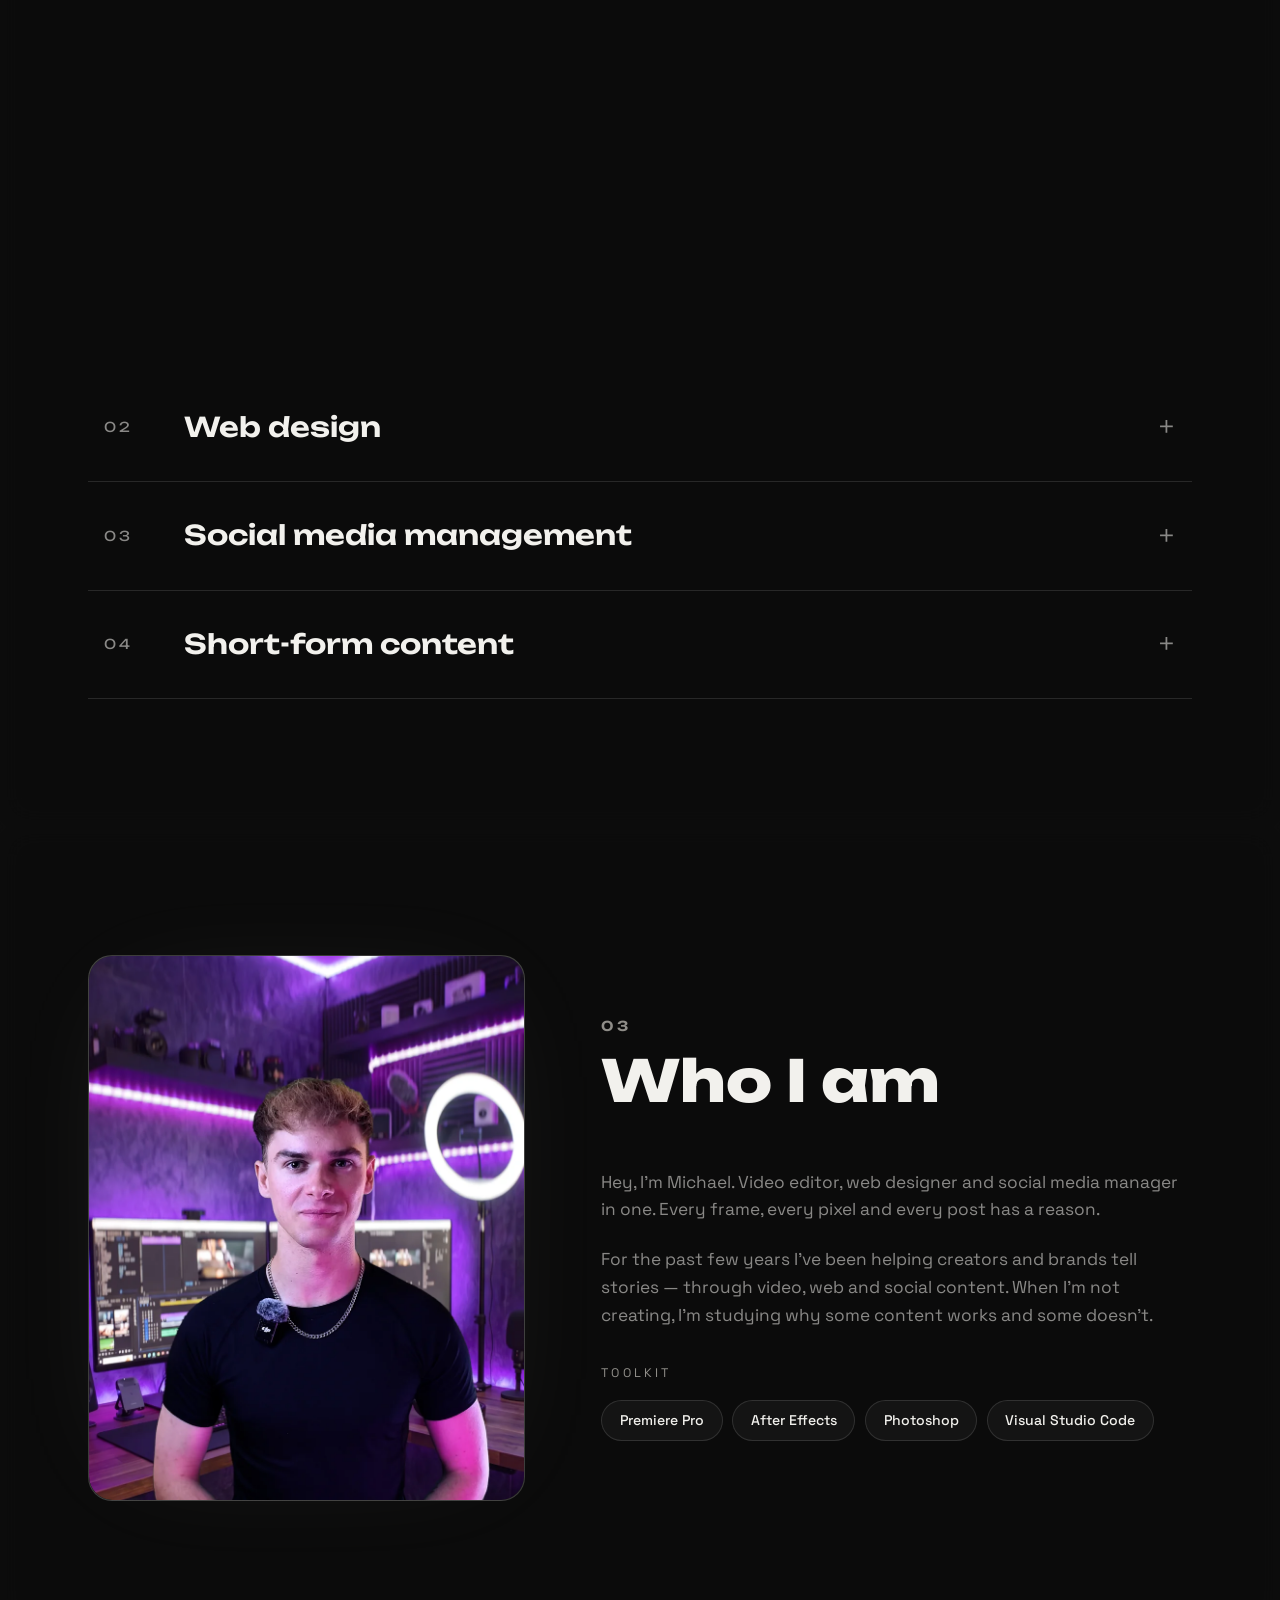
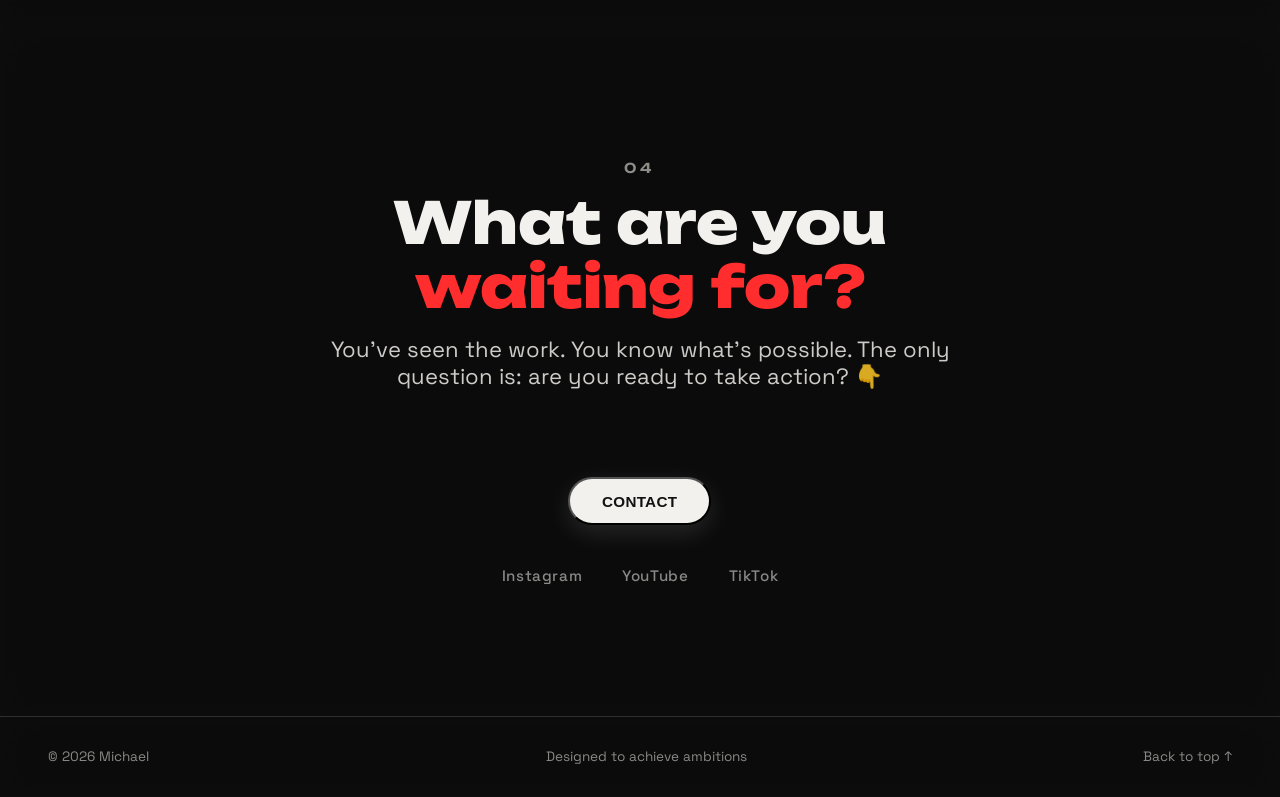
==== commit 7c2d62e2: "Add FireUp Alpha landing page" ====
--- a/index.html
+++ b/index.html
@@ -42,6 +42,7 @@
       <a href="#services" data-section="services" data-cs="Služby" data-en="Services">Služby</a>
       <a href="#about" data-section="about" data-cs="O mně" data-en="About">O mně</a>
       <a href="#contact" data-section="contact" data-cs="Kontakt" data-en="Contact">Kontakt</a>
+      <a href="fireup-alpha.html" data-cs="FireUp Alpha" data-en="FireUp Alpha">FireUp Alpha</a>
     </nav>
     <div class="nav-right">
       <div class="lang-switch" id="langSwitch" role="group" aria-label="Language">
@@ -61,6 +62,7 @@
     <a href="#services" data-cs="Služby" data-en="Services">Služby</a>
     <a href="#about" data-cs="O mně" data-en="About">O mně</a>
     <a href="#contact" data-cs="Kontakt" data-en="Contact">Kontakt</a>
+    <a href="fireup-alpha.html" data-cs="FireUp Alpha" data-en="FireUp Alpha">FireUp Alpha</a>
   </div>
 
   <main id="top">
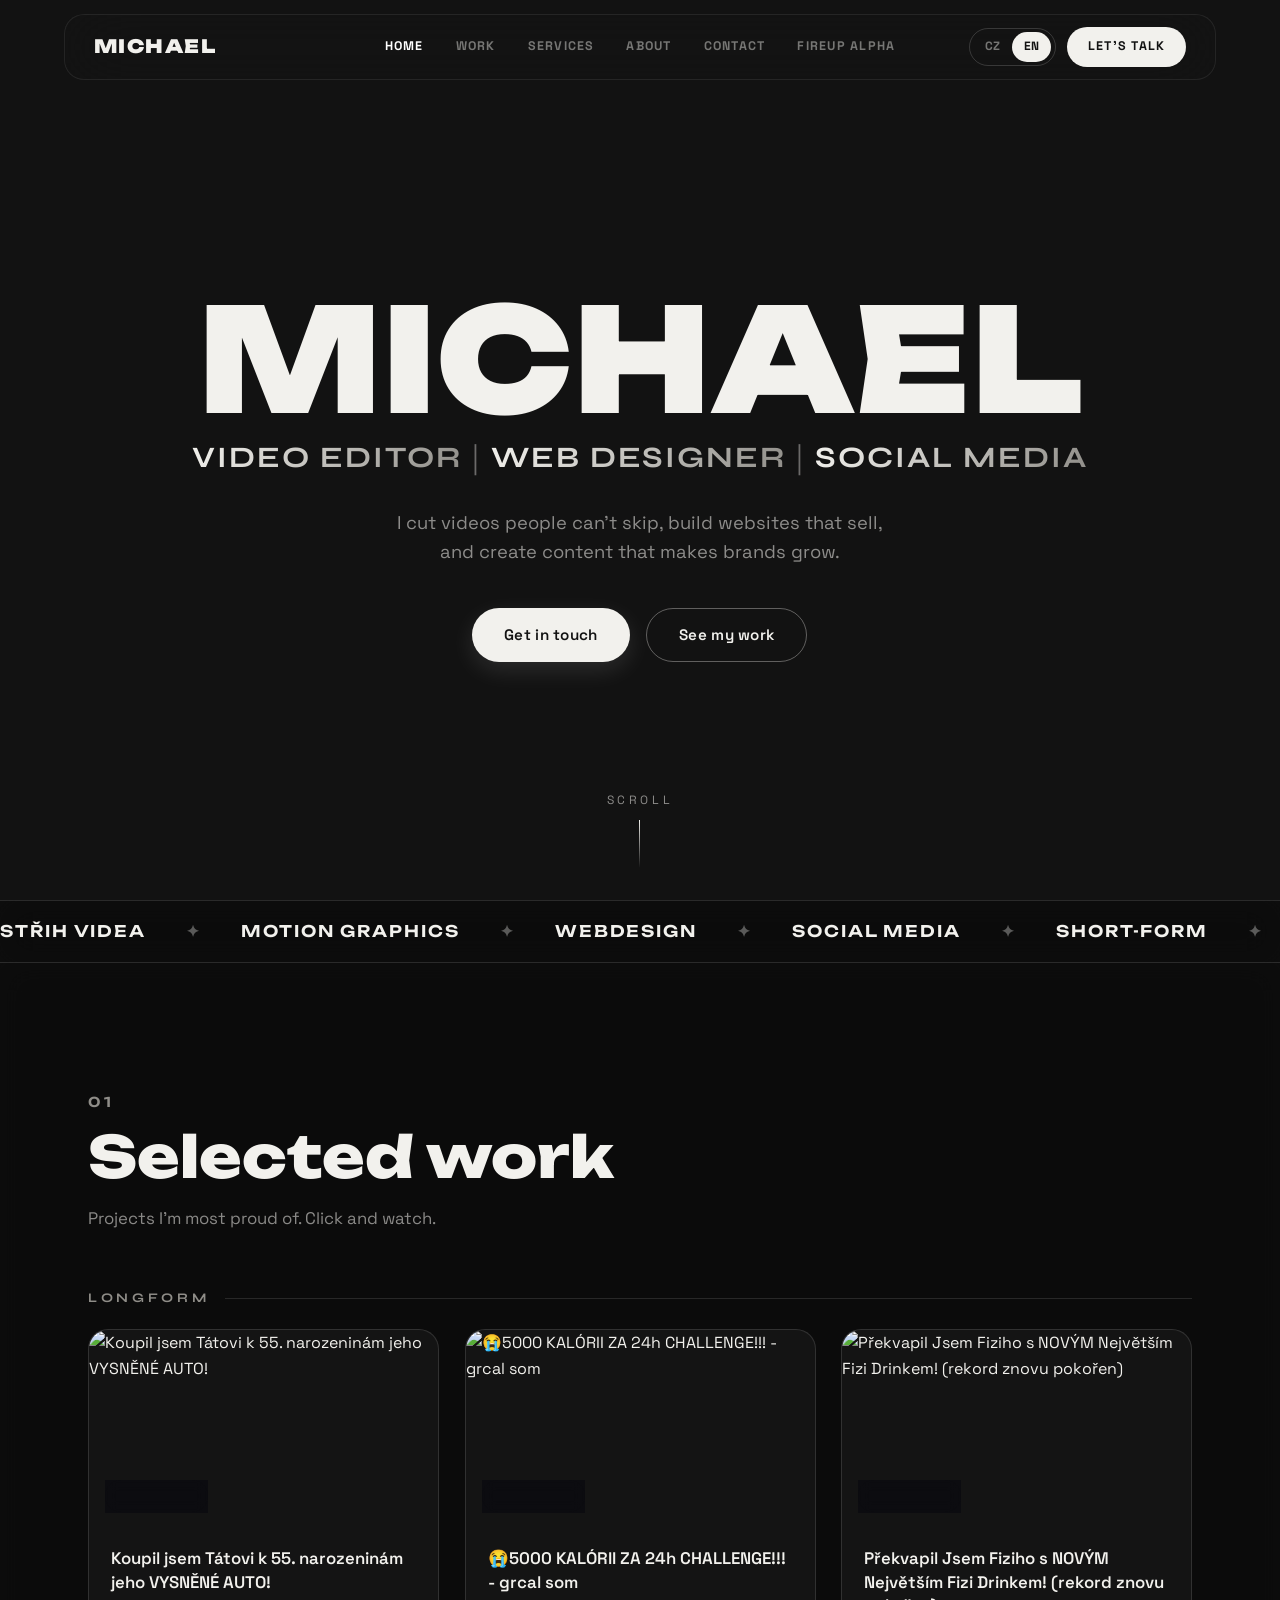
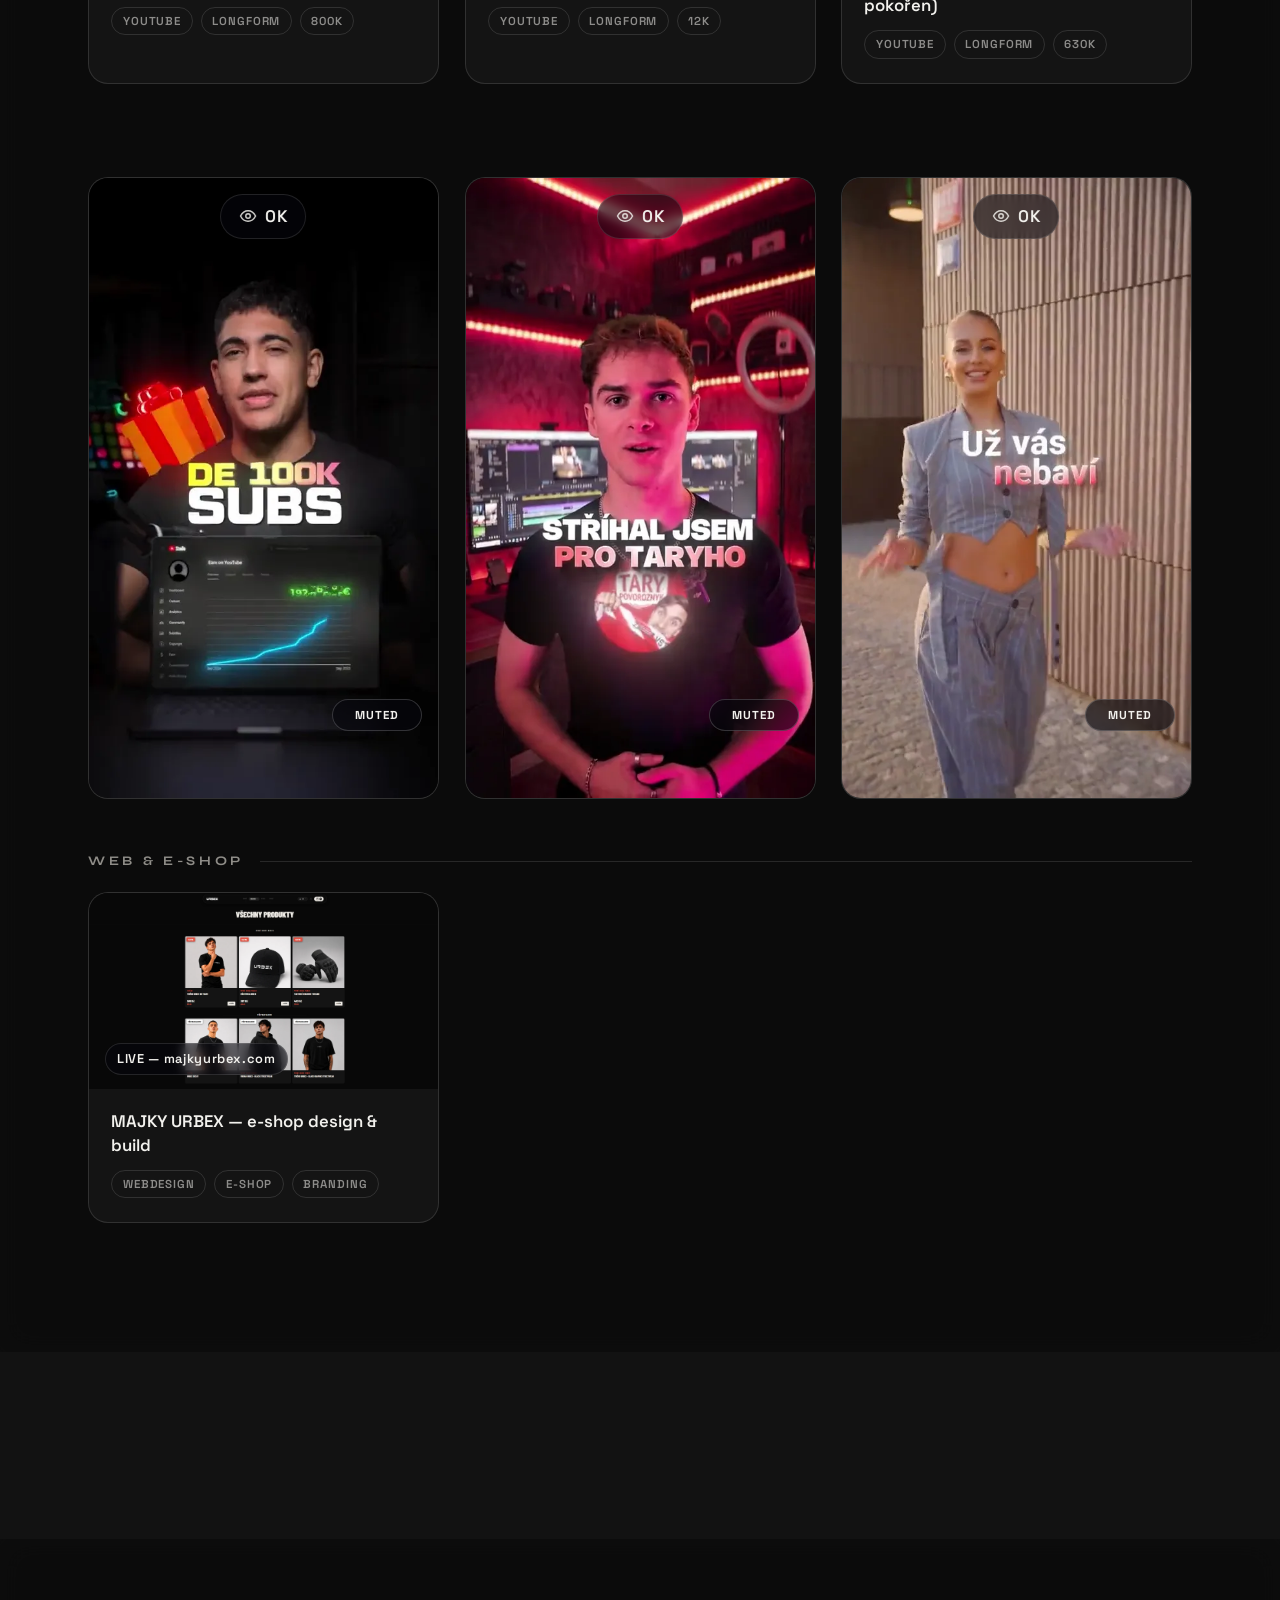
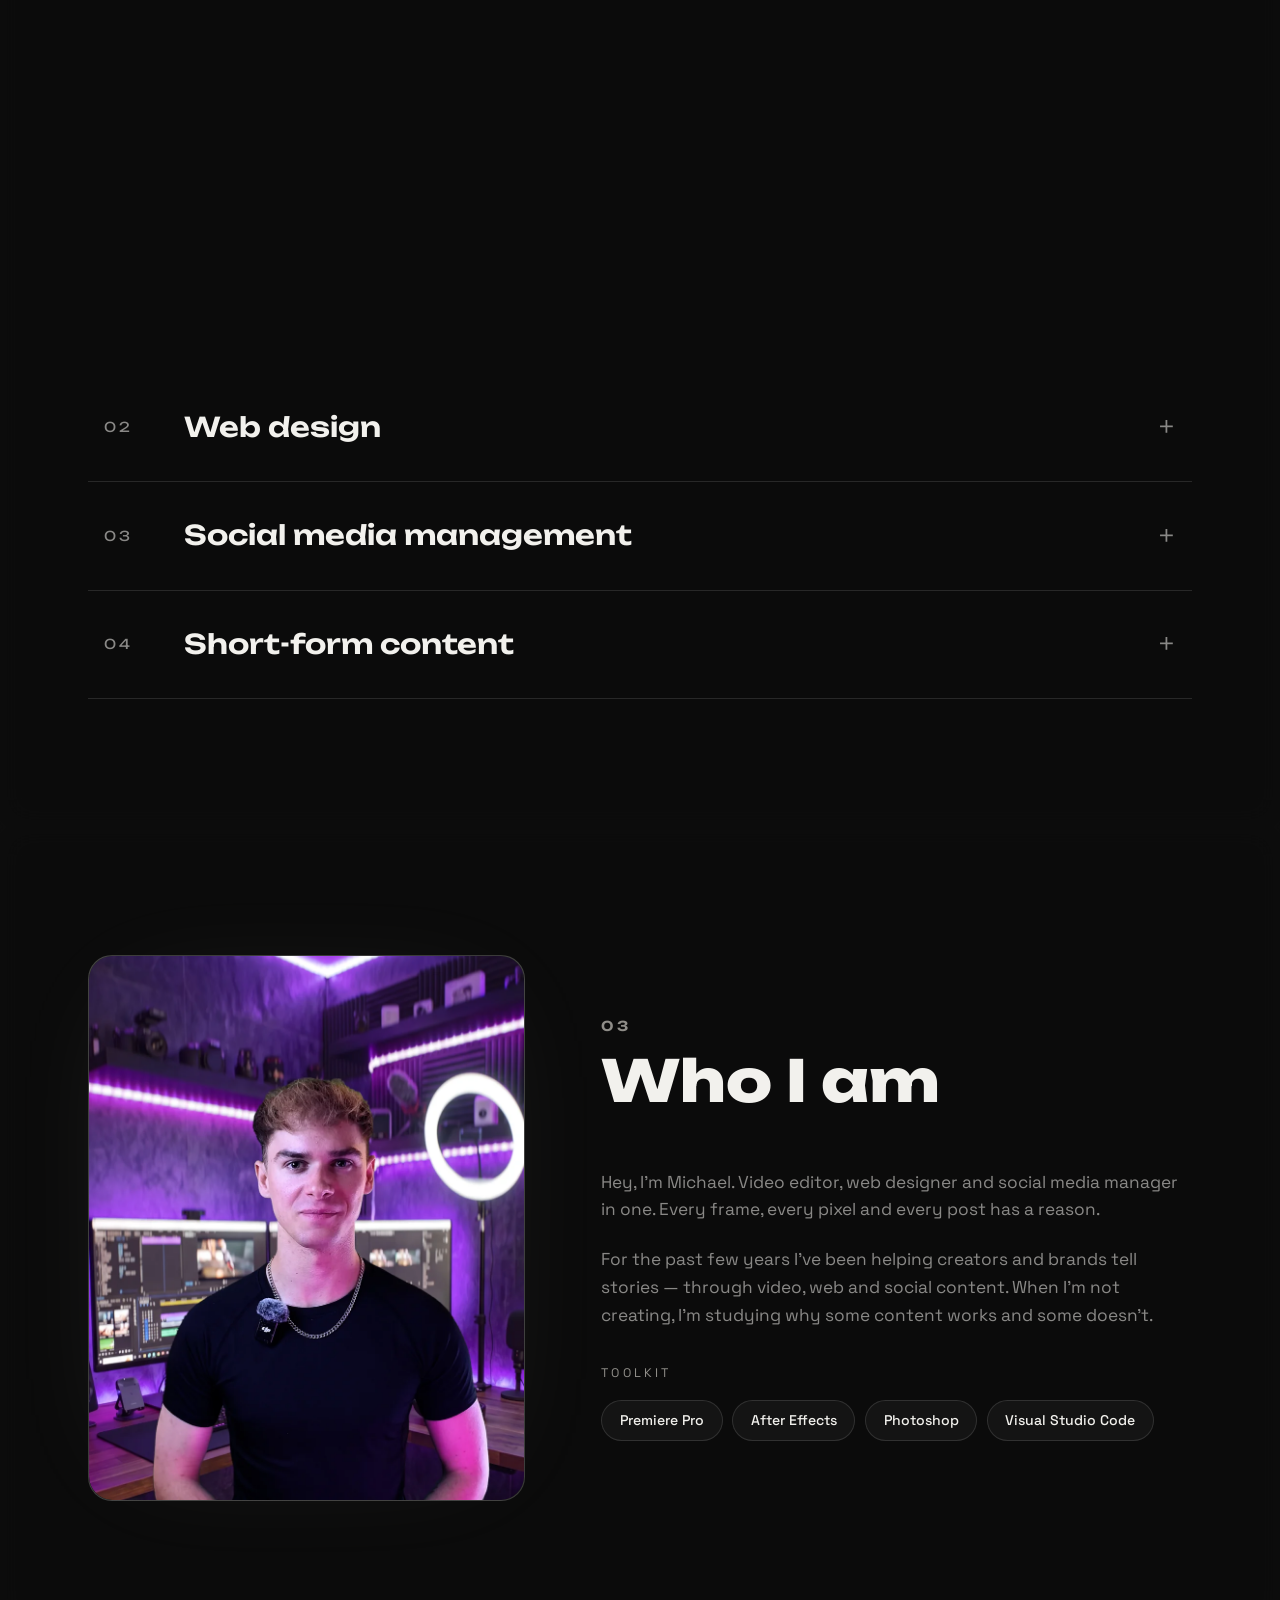
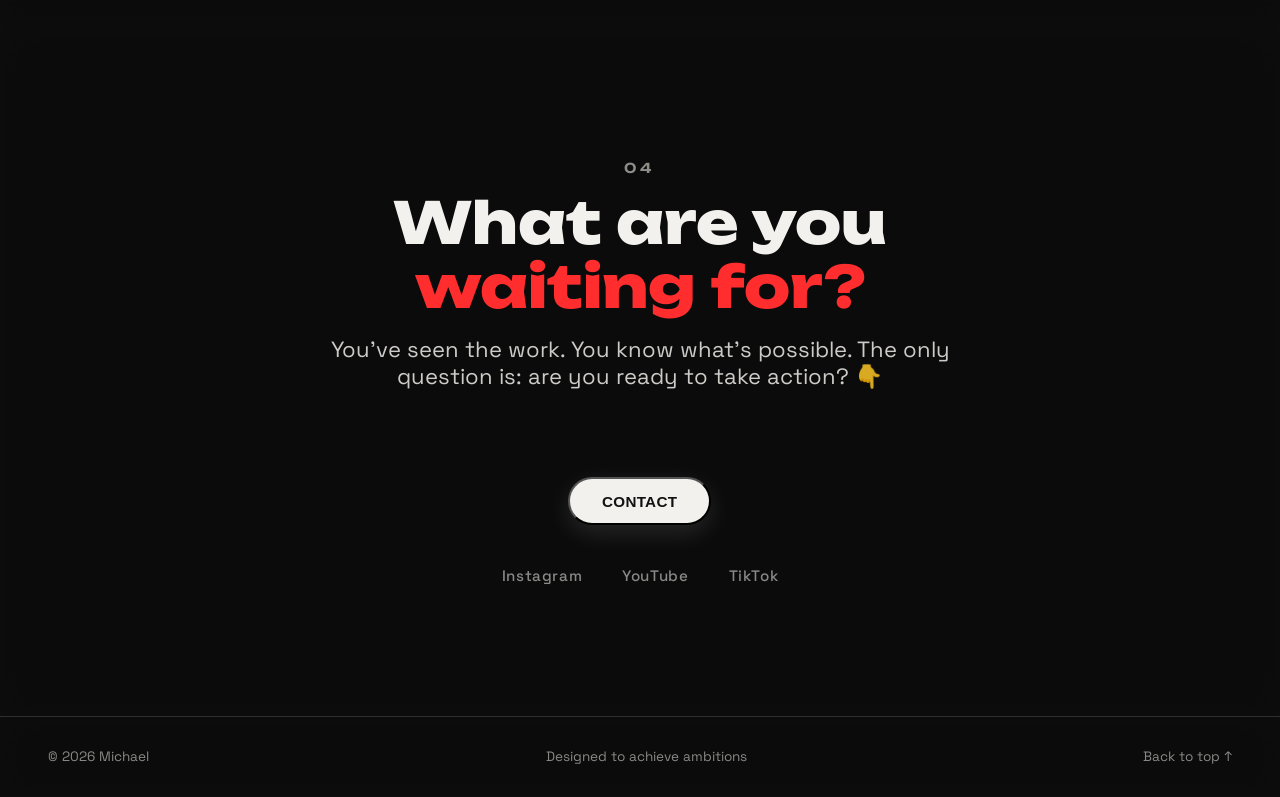
==== commit d9021c6c: "Refine Alpha page responsiveness and branding" ====
--- a/index.html
+++ b/index.html
@@ -69,10 +69,6 @@
 
     <!-- ===== HERO ===== -->
     <section class="hero">
-      <p class="hero-eyebrow reveal">
-        <span class="pulse-dot"></span>
-        <span data-cs="Volný pro nové projekty" data-en="Available for new projects">Volný pro nové projekty</span>
-      </p>
       <h1 class="hero-title">
         <span class="hero-line"><span class="hero-word">MICHAEL</span></span>
         <span class="hero-line hero-sub-line">
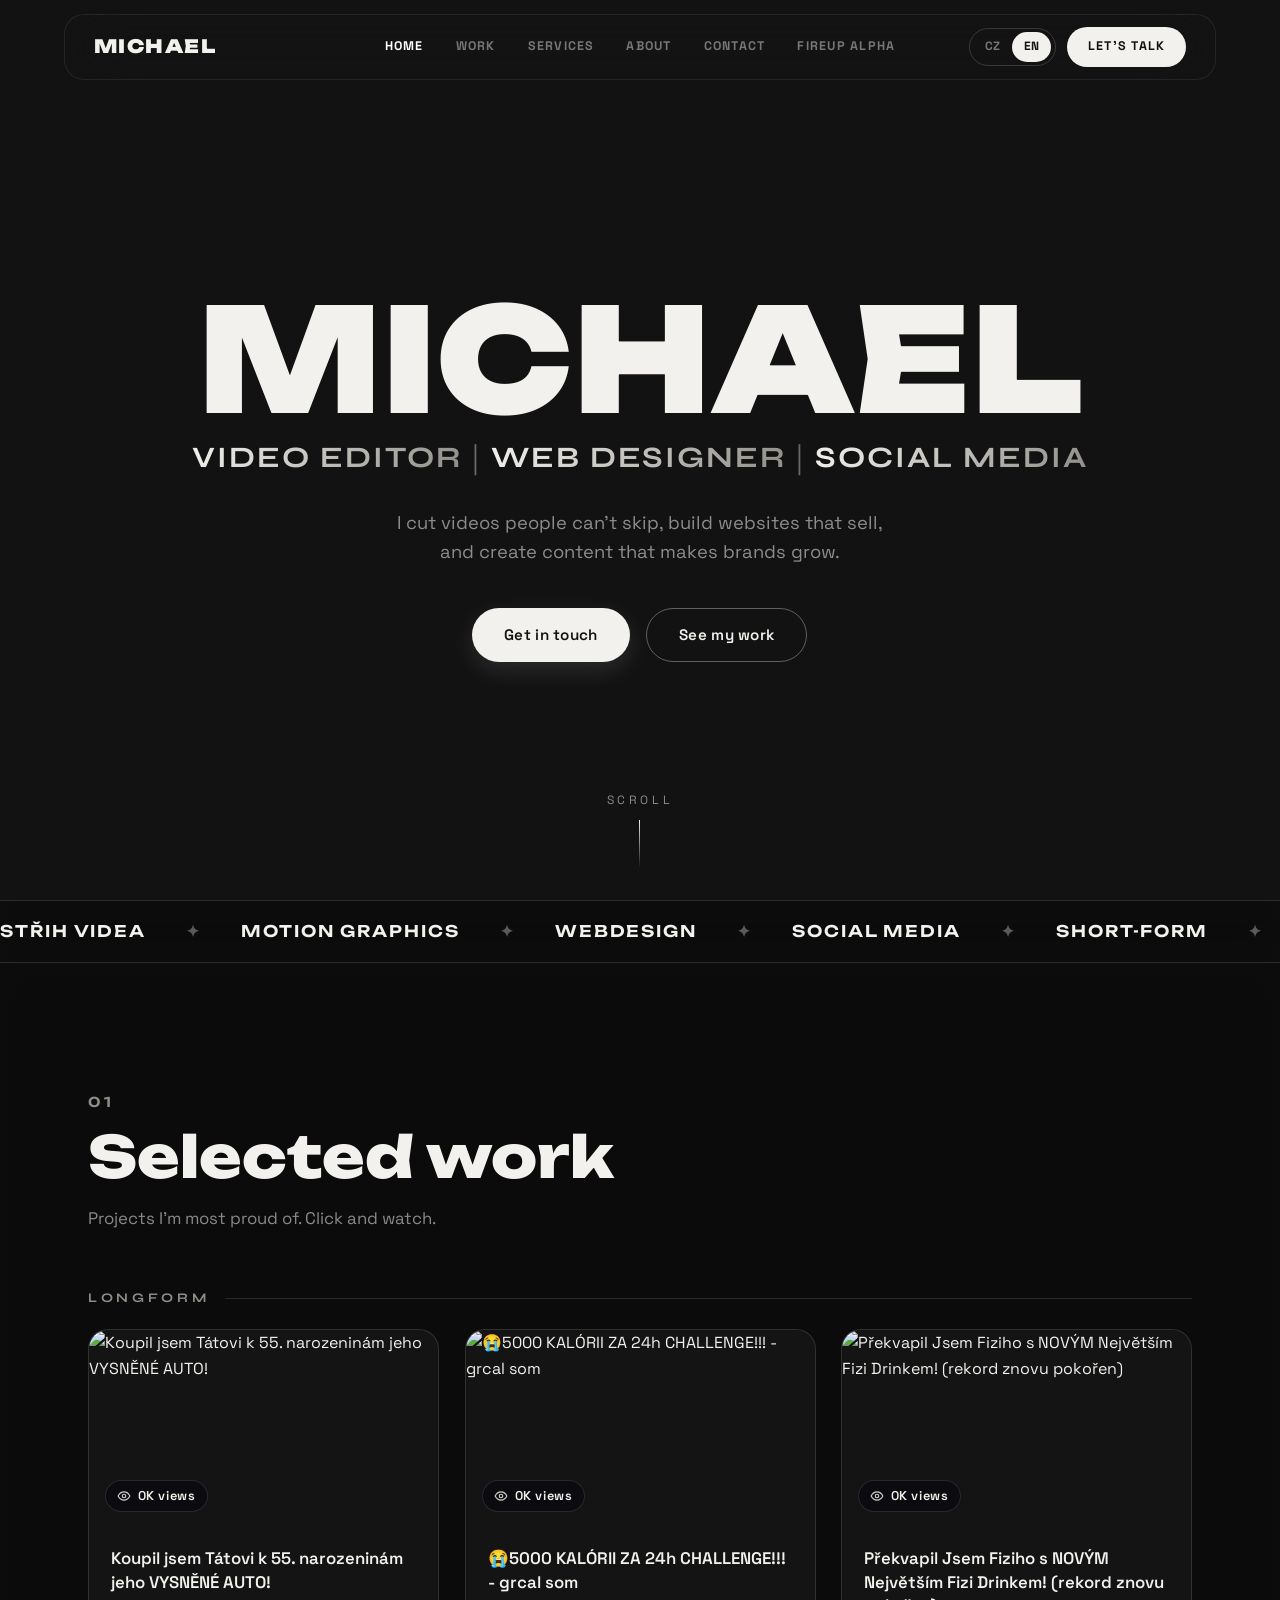
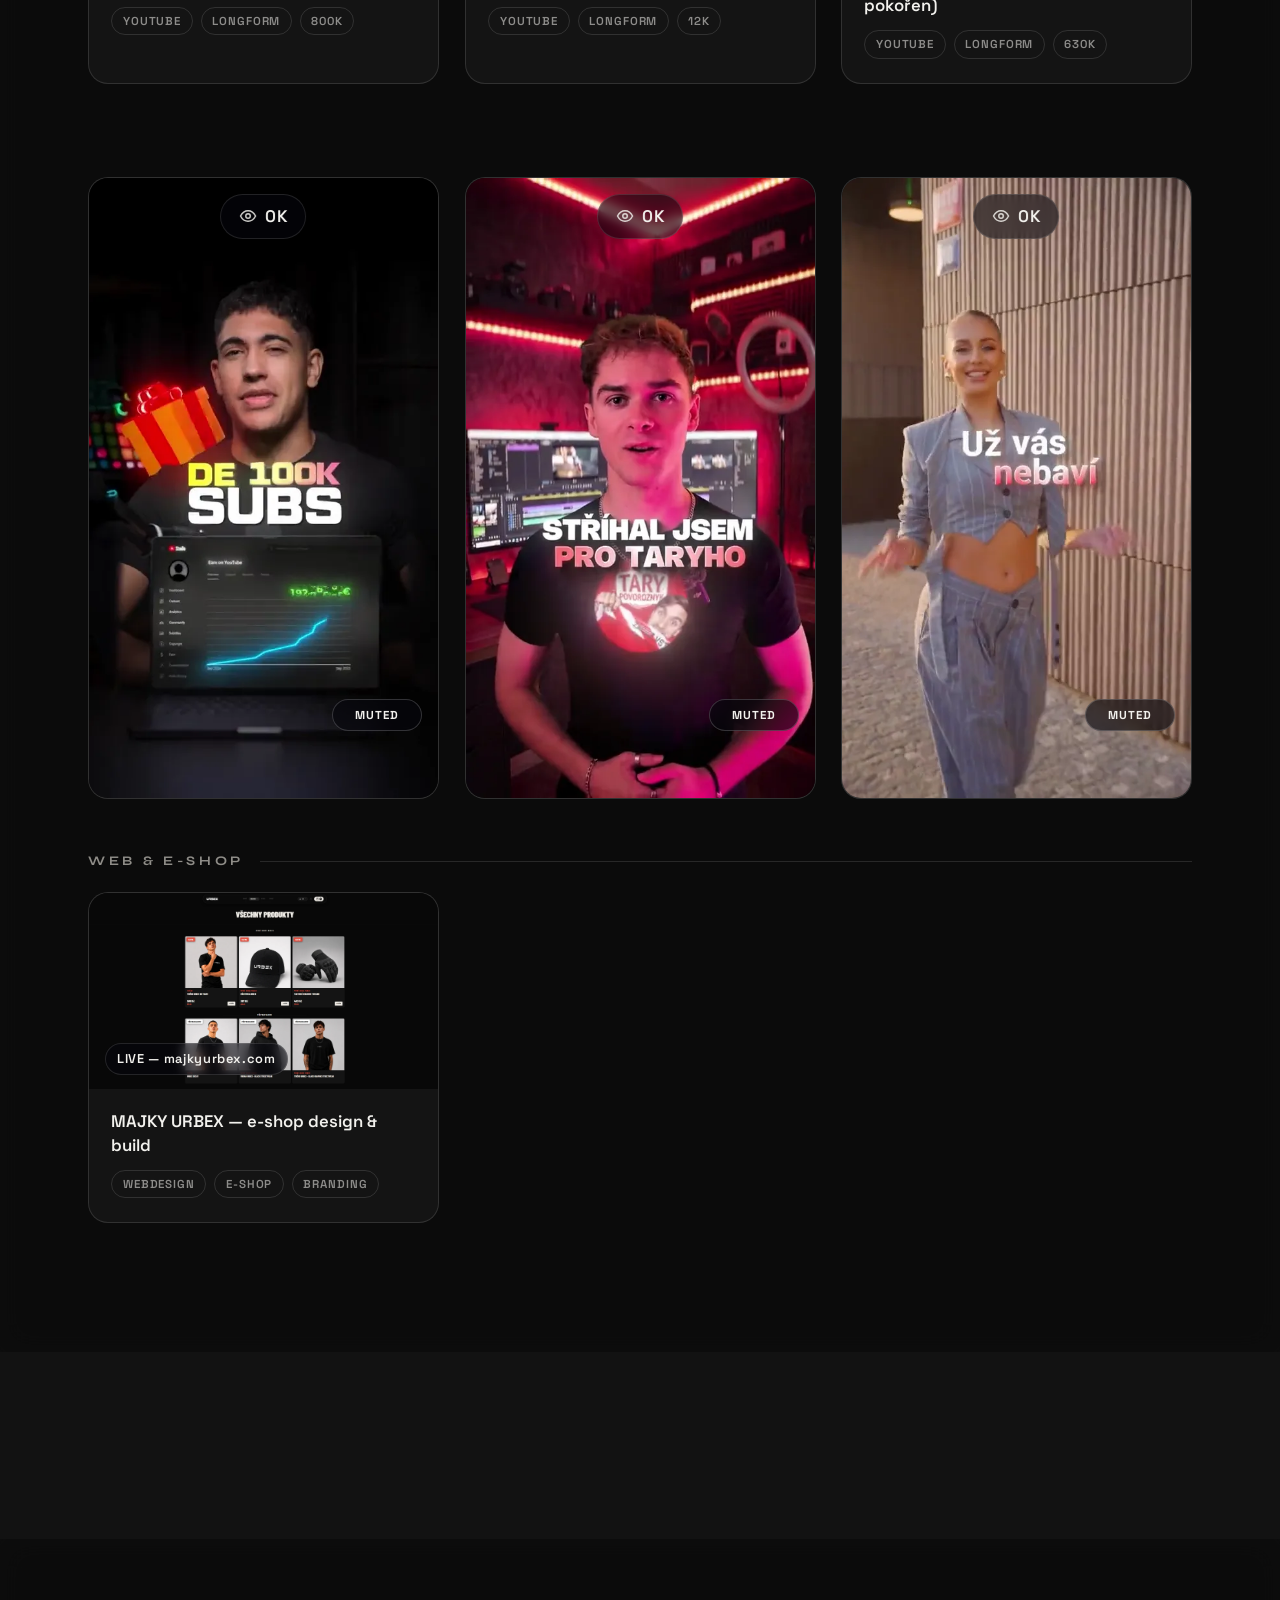
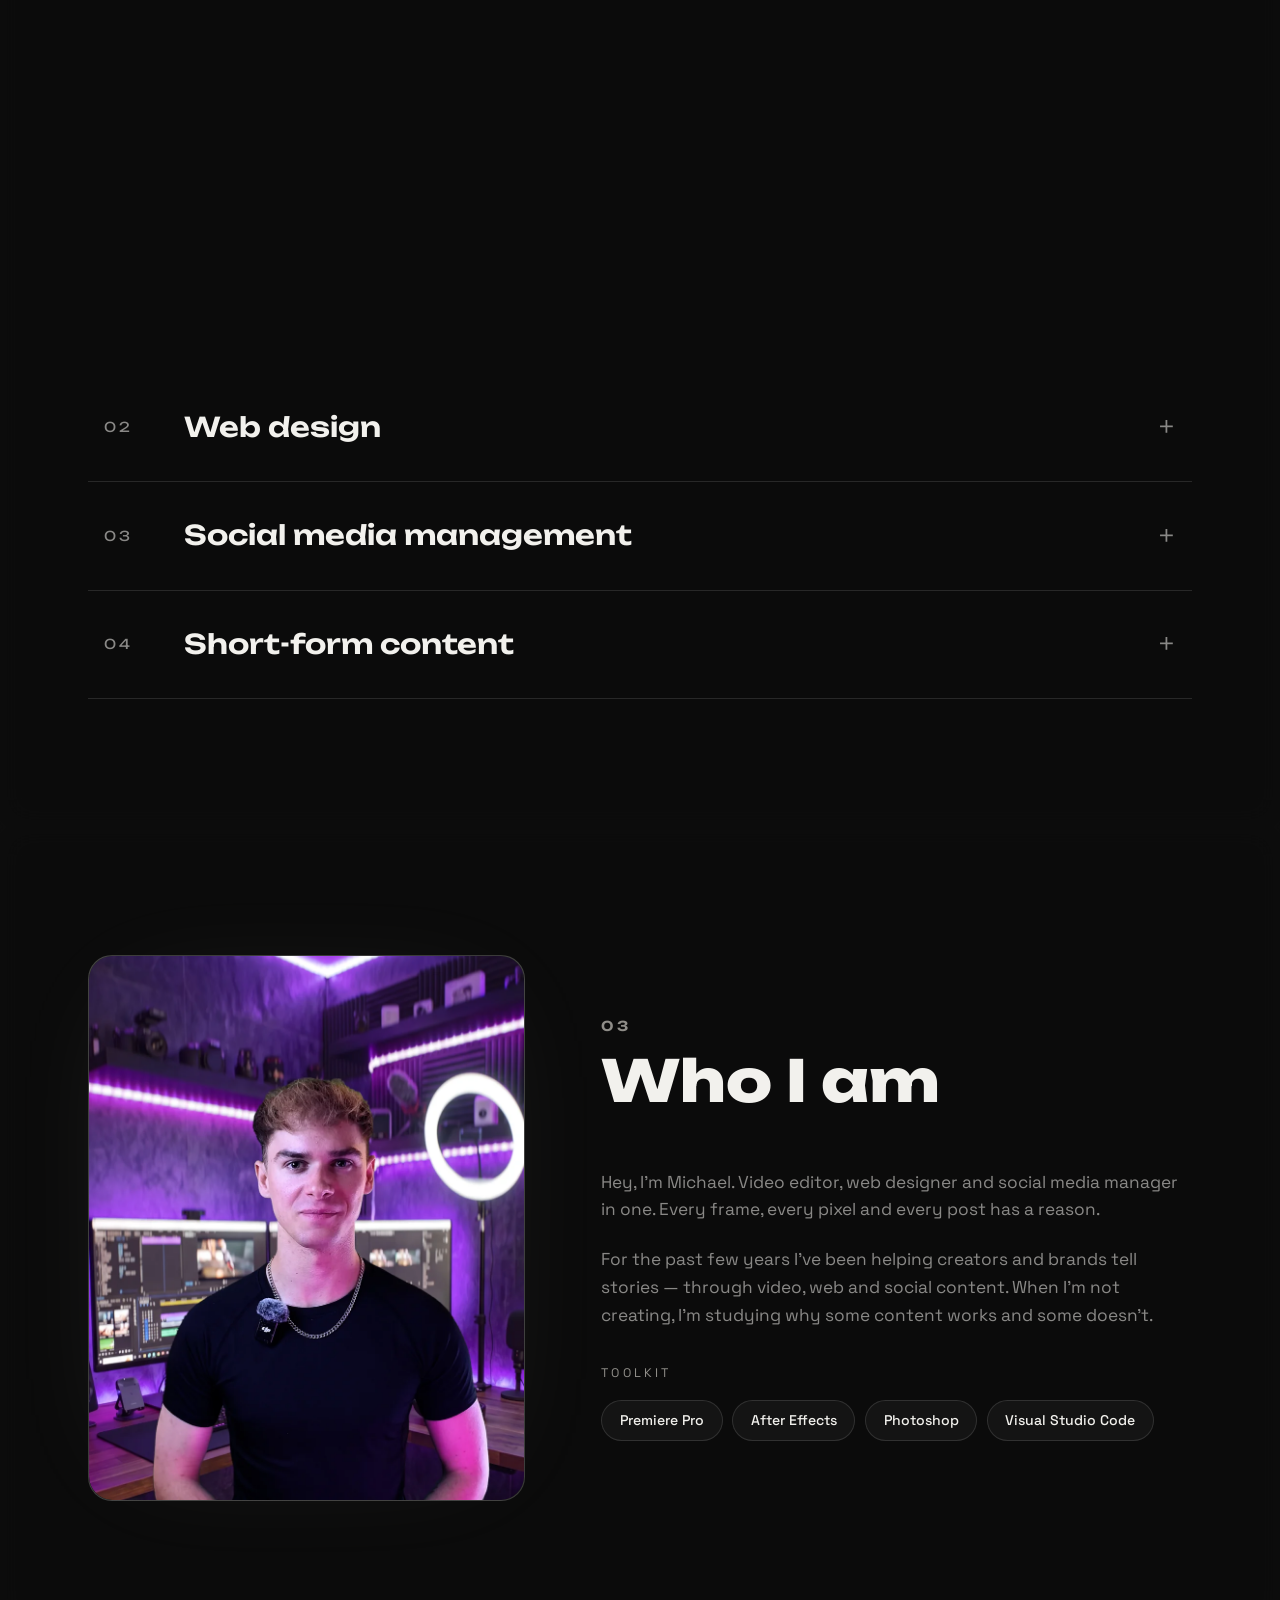
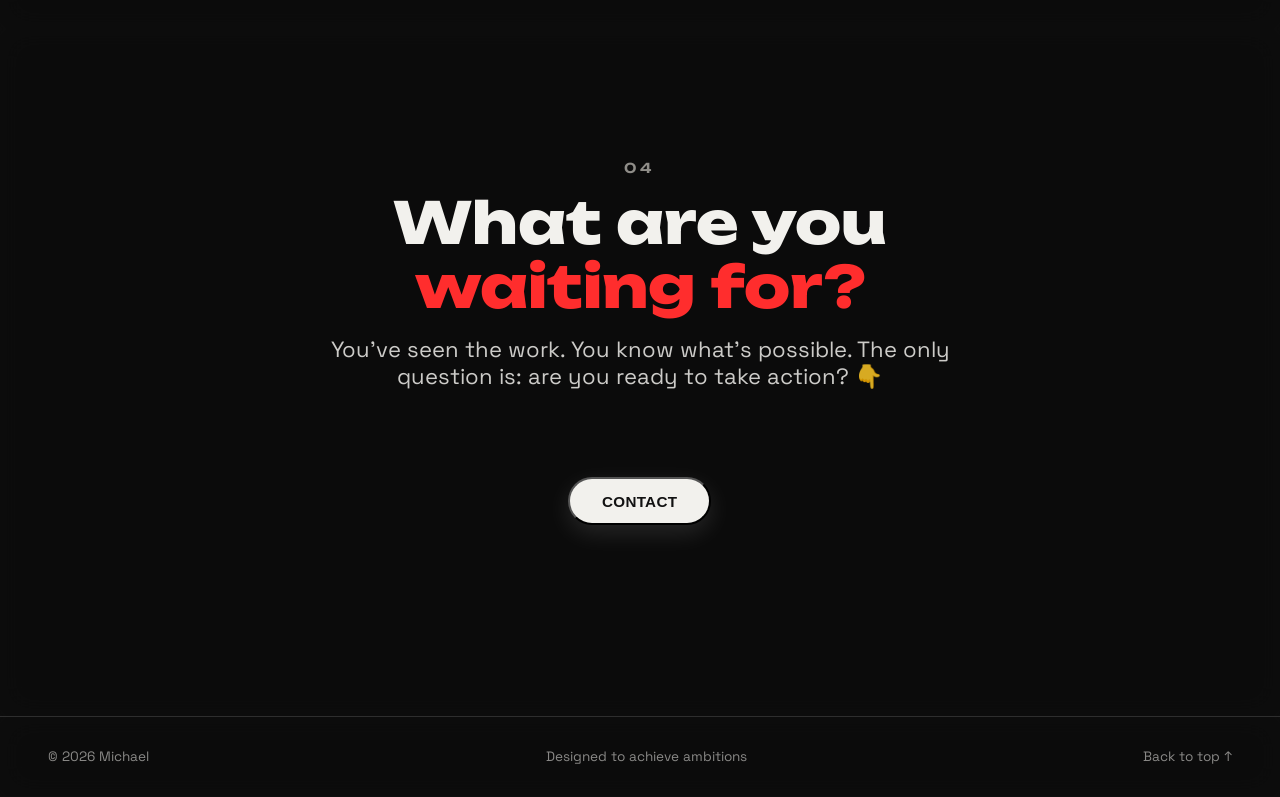
==== commit 2d3bc3c8: "Merge 311ac9ee0f29f275388b09ccfdee6004ff28f71e into 2fb2cbdbde9850478f9c1e5844394eec6e5e9b7f" ====
--- a/index.html
+++ b/index.html
@@ -10,6 +10,7 @@
   <link href="https://fonts.googleapis.com/css2?family=Unbounded:wght@400;600;800;900&family=Space+Grotesk:wght@300;400;500;600;700&family=Syne:wght@600;700;800&display=swap" rel="stylesheet">
   <link rel="stylesheet" href="style.css">
   <link rel="icon" href="data:image/svg+xml,<svg xmlns='http://www.w3.org/2000/svg' viewBox='0 0 100 100'><text y='.9em' font-size='90'>⚡</text></svg>">
+  <script defer src="https://cdn.vercel-insights.com/v1/script.js"></script>
 </head>
 <body>
 
